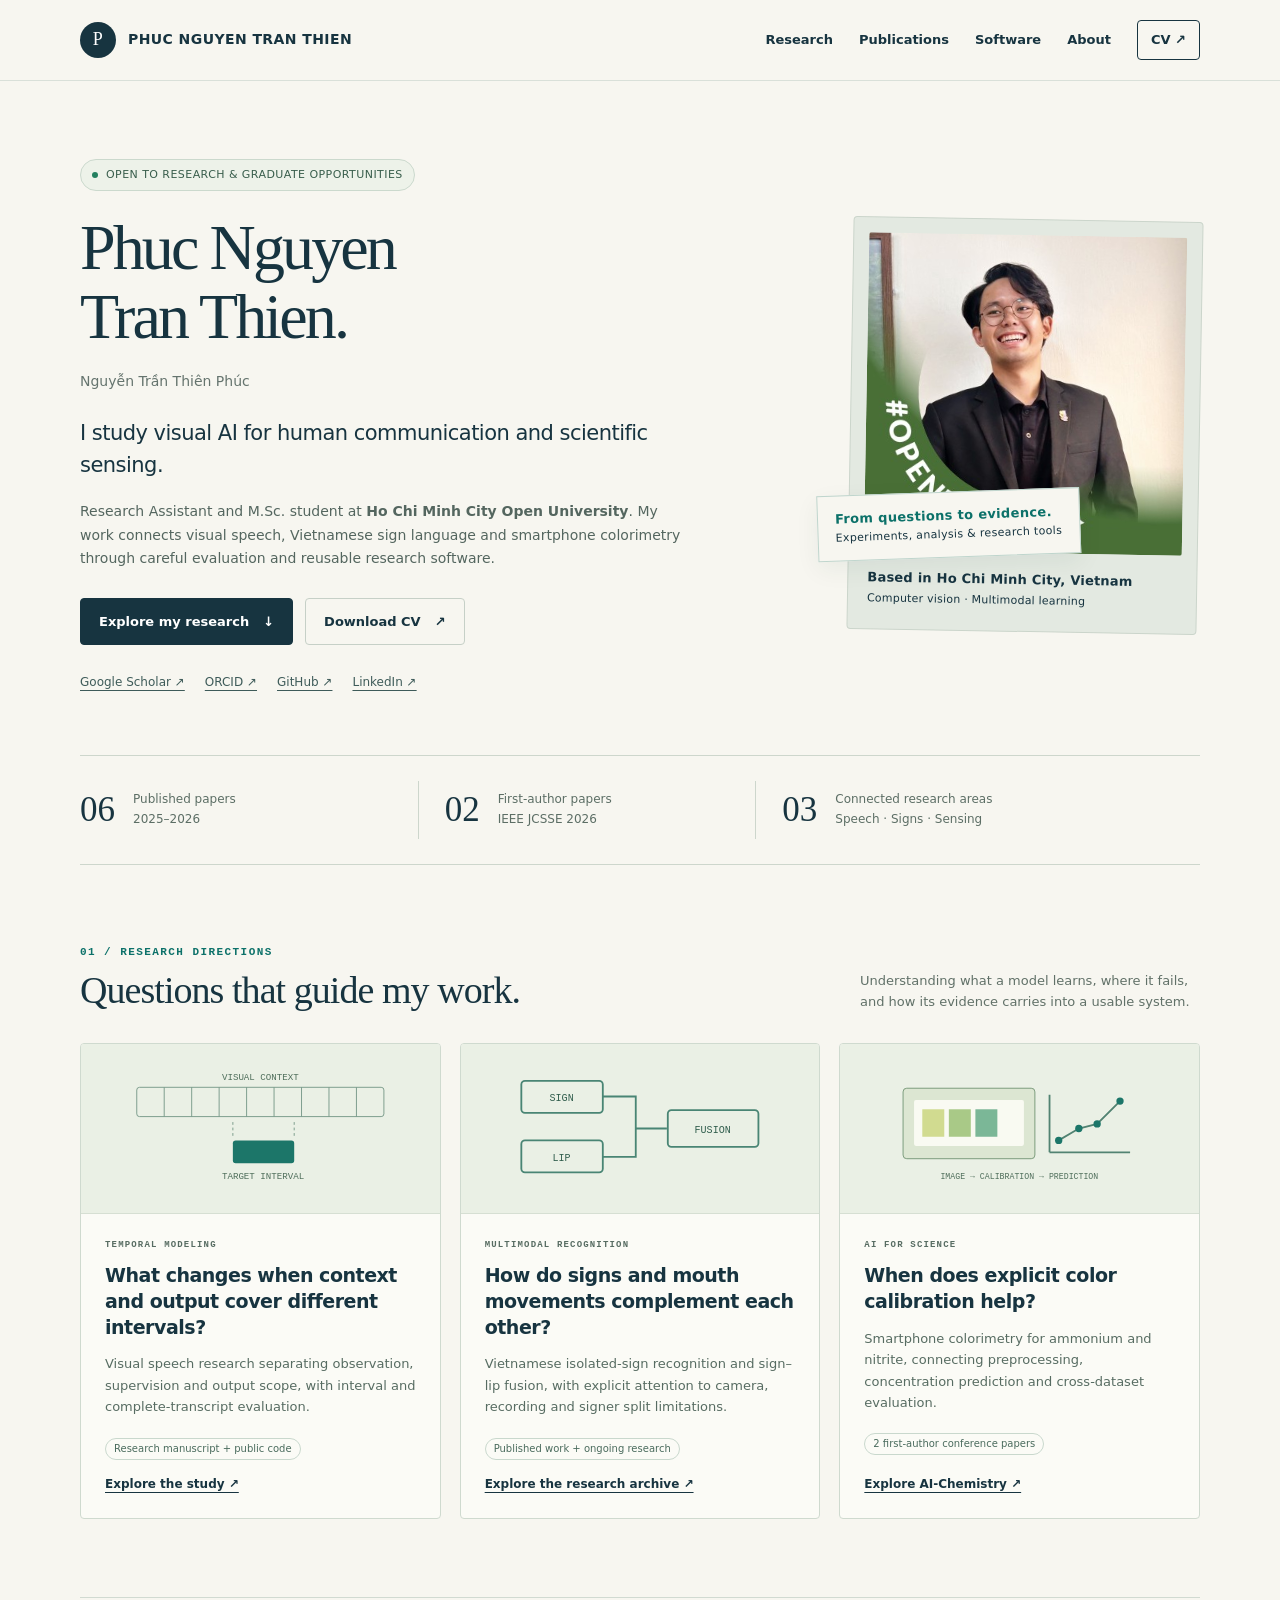
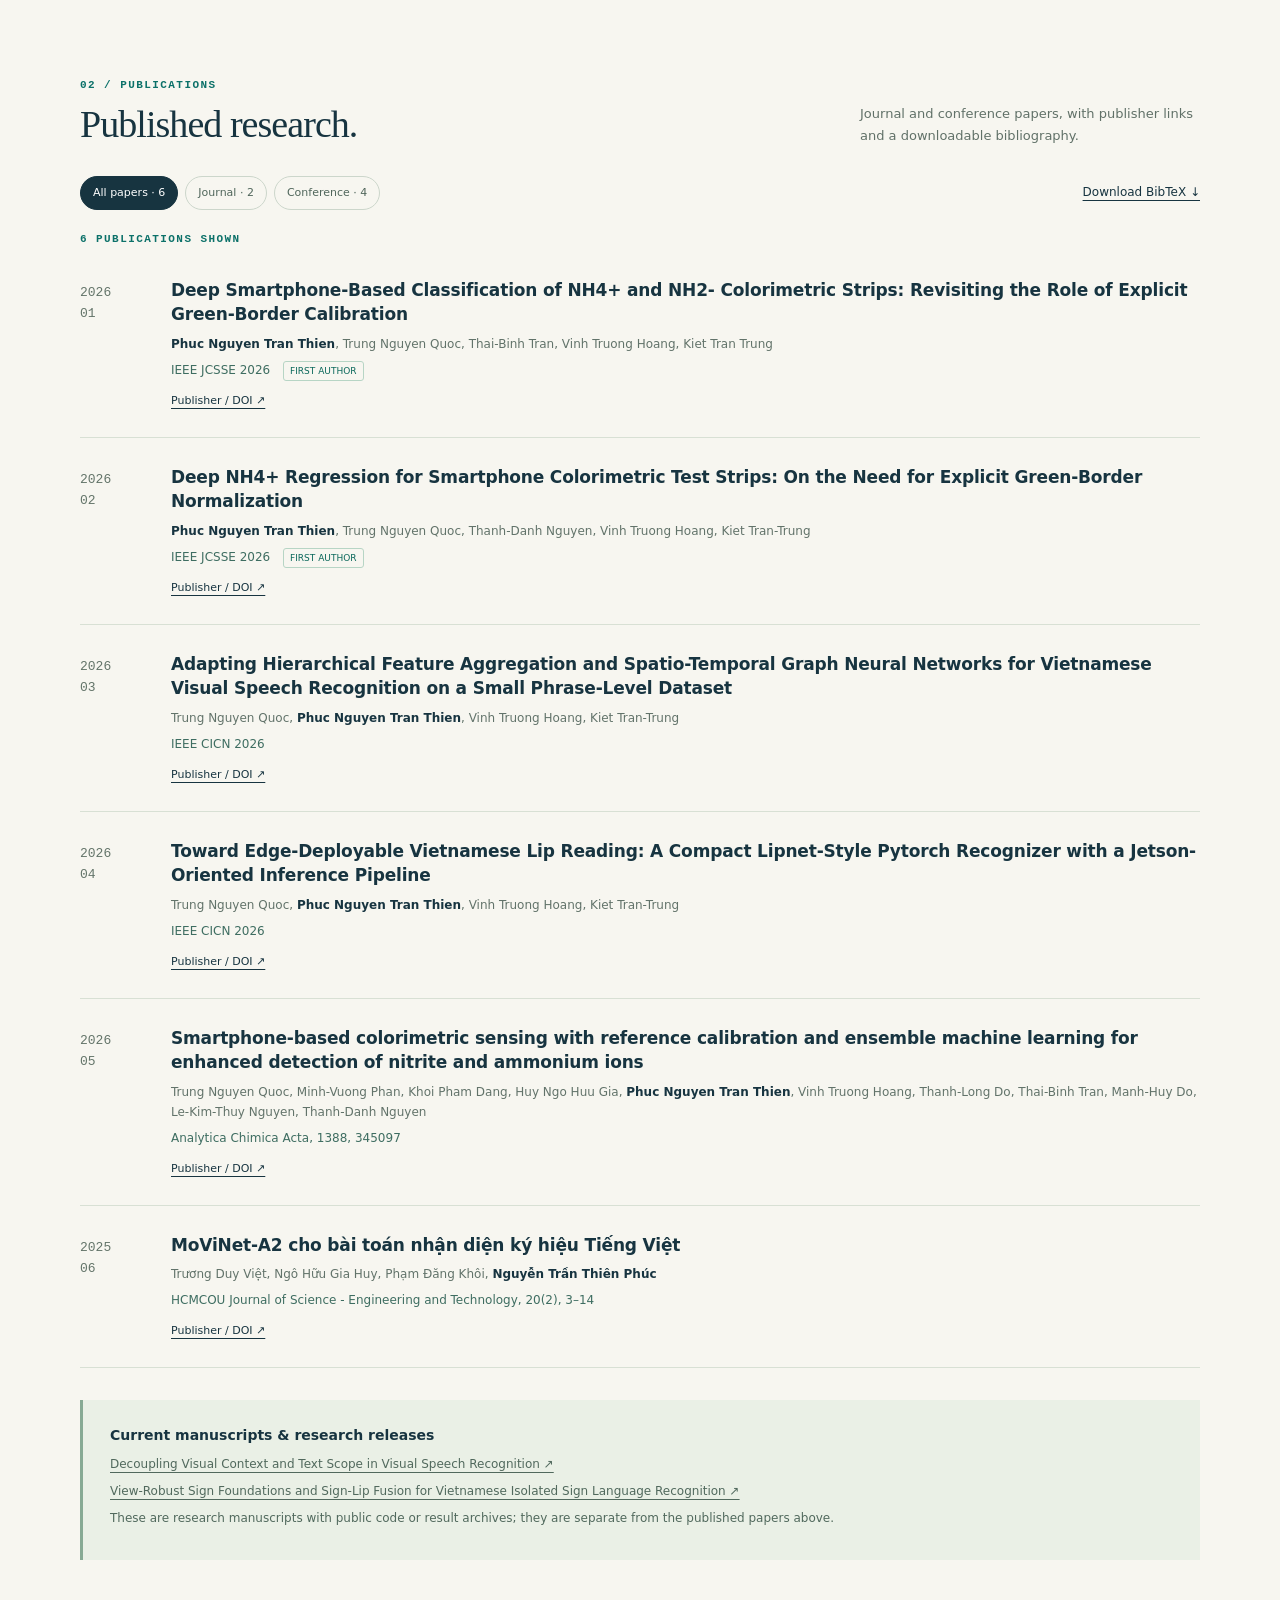
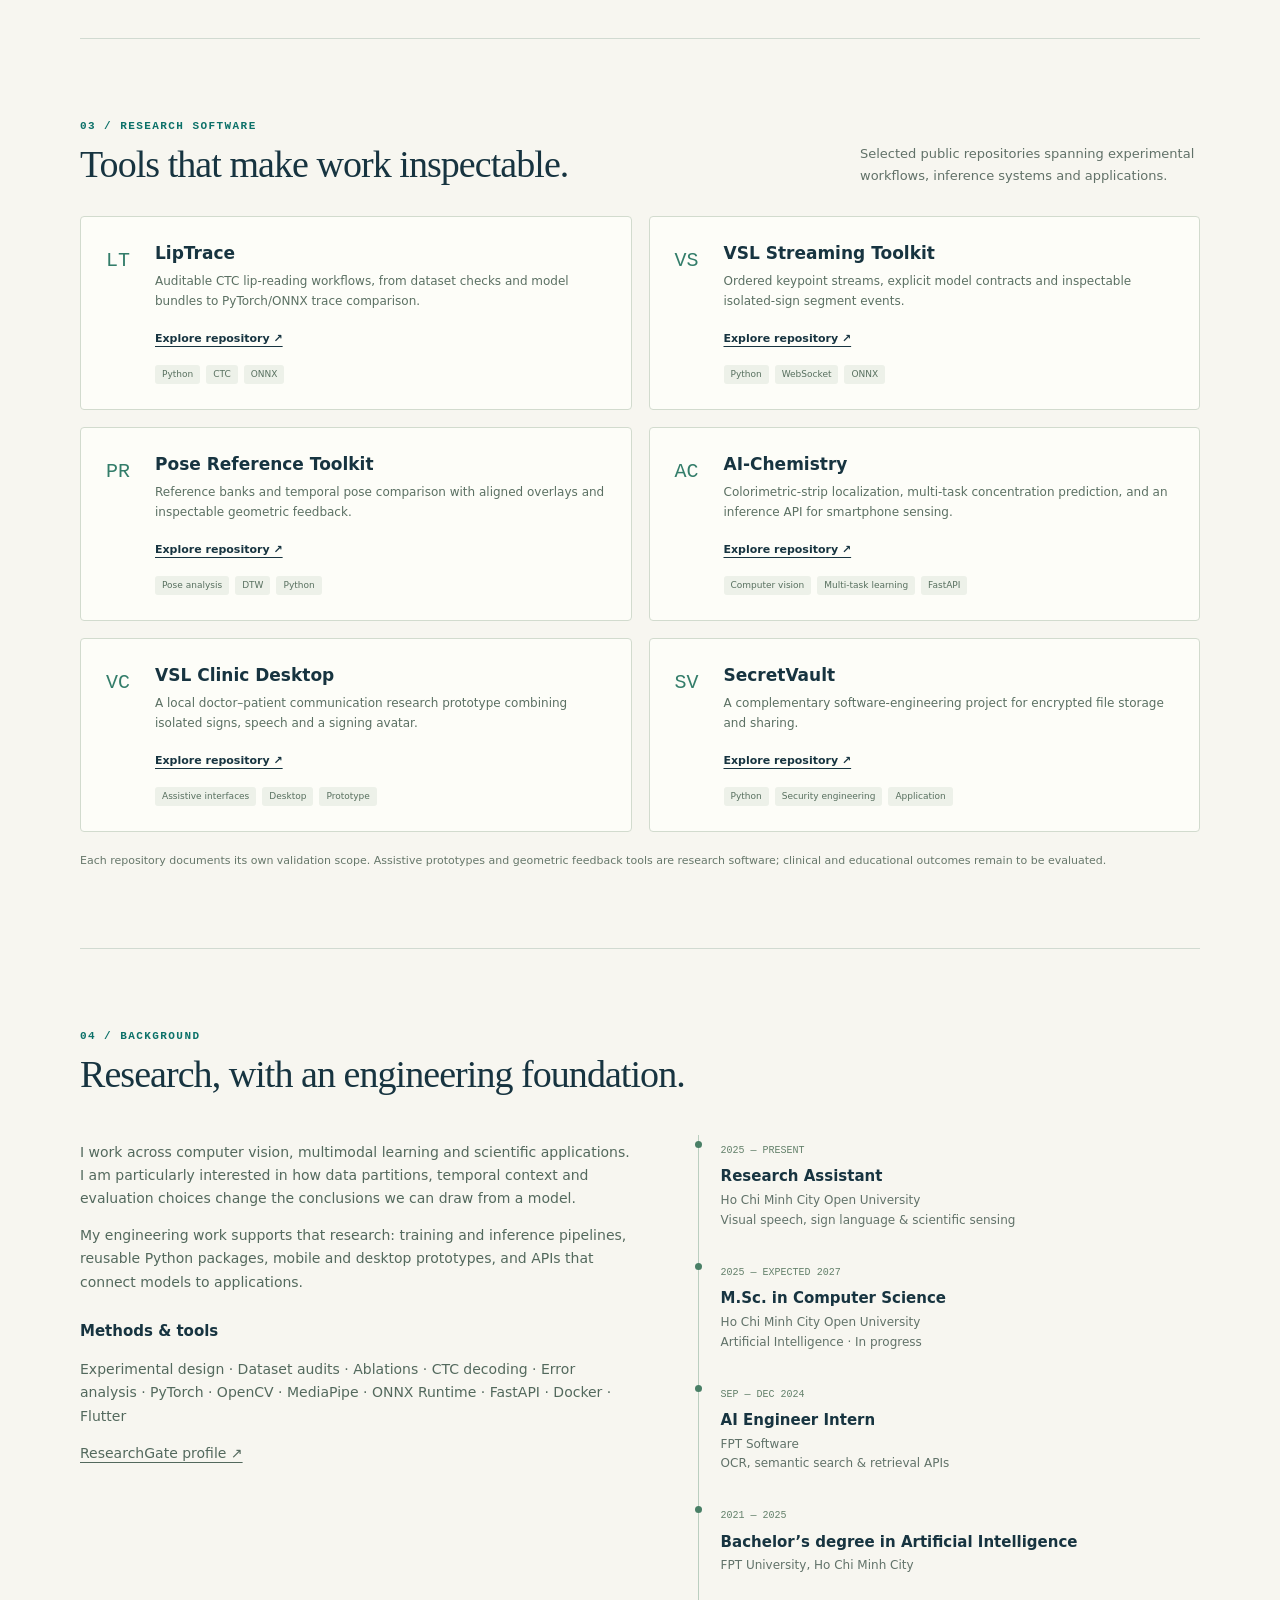
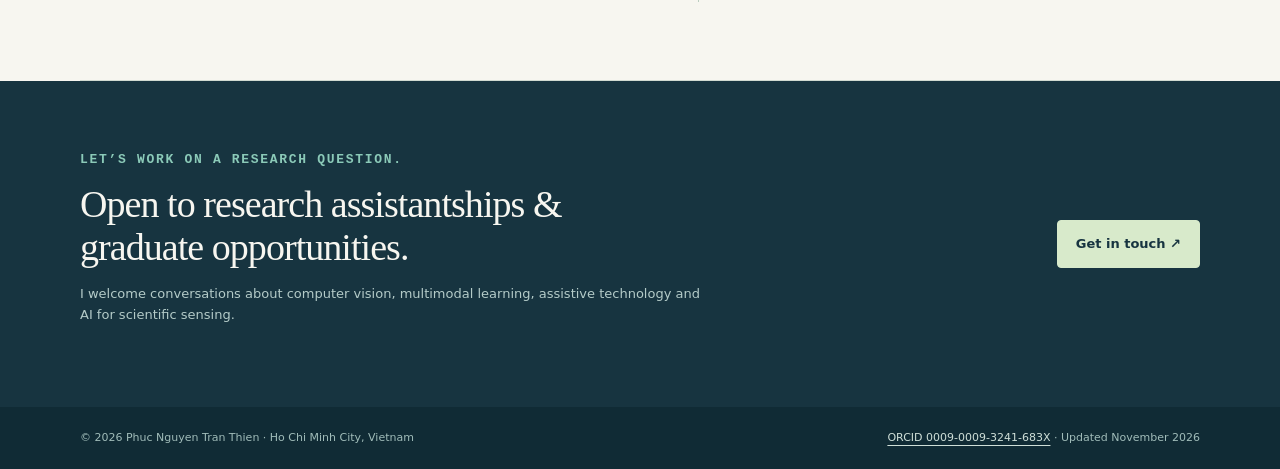
==== index.html @ a6466fa7 "Build academic research portfolio and updated CV" ====
<!doctype html>
<html lang="en"><head><meta charset="utf-8"><meta name="viewport" content="width=device-width,initial-scale=1">
<title>Phuc Nguyen Tran Thien | Visual AI & Multimodal Learning</title>
<meta name="description" content="Phuc Nguyen Tran Thien — AI researcher and M.Sc. student at Ho Chi Minh City Open University. Visual speech, sign language, multimodal learning and scientific sensing. Publications, research software and CV.">
<meta name="theme-color" content="#173440"><link rel="canonical" href="https://ntthienphuc.github.io/">
<meta property="og:type" content="website"><meta property="og:title" content="Phuc Nguyen Tran Thien | Research Portfolio"><meta property="og:description" content="Visual AI, multimodal learning and scientific sensing. Explore publications, research and reproducible software."><meta property="og:url" content="https://ntthienphuc.github.io/"><meta property="og:image" content="https://ntthienphuc.github.io/assets/social-card.png"><meta name="twitter:card" content="summary_large_image">
<link rel="icon" href="assets/favicon.svg" type="image/svg+xml"><link rel="stylesheet" href="styles.css"><script src="script.js" defer></script>
<script type="application/ld+json">{"@context": "https://schema.org", "@type": "Person", "name": "Phuc Nguyen Tran Thien", "alternateName": "Nguyễn Trần Thiên Phúc", "url": "https://ntthienphuc.github.io/", "jobTitle": "Research Assistant", "affiliation": {"@type": "CollegeOrUniversity", "name": "Ho Chi Minh City Open University"}, "sameAs": ["https://orcid.org/0009-0009-3241-683X", "https://scholar.google.com/citations?user=BSuBLjsAAAAJ", "https://github.com/ntthienphuc", "https://www.linkedin.com/in/thienphuc12339/"]}</script></head>
<body><a class="skip-link" href="#main">Skip to content</a>
<header class="topbar"><nav class="wrap nav" aria-label="Main navigation"><a class="wordmark" href="#main"><span class="monogram">P</span>PHUC NGUYEN TRAN THIEN</a><div class="nav-links"><a href="#research">Research</a><a href="#publications">Publications</a><a href="#software">Software</a><a href="#about">About</a><a class="cv-link" href="assets/research-cv.pdf">CV ↗</a></div></nav></header>
<main id="main"><div class="wrap"><section class="hero" aria-label="Introduction"><div><p class="availability"><span class="dot" aria-hidden="true"></span>OPEN TO RESEARCH & GRADUATE OPPORTUNITIES</p><h1>Phuc Nguyen<br>Tran Thien.</h1><p class="name-vn" lang="vi">Nguyễn Trần Thiên Phúc</p><p class="intro">I study visual AI for human communication and scientific sensing.</p><p class="bio">Research Assistant and M.Sc. student at <strong>Ho Chi Minh City Open University</strong>. My work connects visual speech, Vietnamese sign language and smartphone colorimetry through careful evaluation and reusable research software.</p><div class="actions"><a class="button" href="#research">Explore my research <span aria-hidden="true">↓</span></a><a class="button secondary" href="assets/research-cv.pdf">Download CV <span aria-hidden="true">↗</span></a></div><div class="profile-links"><a href="https://scholar.google.com/citations?user=BSuBLjsAAAAJ">Google Scholar ↗</a><a href="https://orcid.org/0009-0009-3241-683X">ORCID ↗</a><a href="https://github.com/ntthienphuc">GitHub ↗</a><a href="https://www.linkedin.com/in/thienphuc12339/">LinkedIn ↗</a></div></div><div class="portrait-card"><img src="assets/portrait-linkedin.jpg" alt="Portrait of Phuc Nguyen Tran Thien" width="460" height="460"><div class="portrait-caption"><strong>Based in Ho Chi Minh City, Vietnam</strong>Computer vision · Multimodal learning</div><div class="annotation"><b>From questions to evidence.</b>Experiments, analysis & research tools</div></div></section><div class="stats" aria-label="Research overview"><div class="stat"><b>06</b><span>Published papers<br>2025–2026</span></div><div class="stat"><b>02</b><span>First-author papers<br>IEEE JCSSE 2026</span></div><div class="stat"><b>03</b><span>Connected research areas<br>Speech · Signs · Sensing</span></div></div>
<section class="section" id="research"><div class="section-head"><div><p class="eyebrow">01 / Research directions</p><h2>Questions that guide my work.</h2></div><p class="section-note">Understanding what a model learns, where it fails, and how its evidence carries into a usable system.</p></div><div class="research-grid">
<article class="research-card"><div class="diagram"><svg viewBox="0 0 280 130" role="img" aria-label="Schematic of full visual context and a shorter target interval"><g fill="none" stroke="#769787" stroke-width="1"><rect x="5" y="20" width="270" height="32" rx="3"/><path d="M35 20v32m30-32v32m30-32v32m30-32v32m30-32v32m30-32v32m30-32v32m30-32v32"/><path d="M110 58v18m67-18v18" stroke-dasharray="3 3"/></g><rect x="110" y="78" width="67" height="25" rx="3" fill="#1c7669"/><text x="140" y="12" text-anchor="middle" font-size="10" fill="#506f5c" font-family="monospace">VISUAL CONTEXT</text><text x="143" y="120" text-anchor="middle" font-size="10" fill="#506f5c" font-family="monospace">TARGET INTERVAL</text></svg></div><div class="research-body"><p class="eyebrow">Temporal modeling</p><h3>What changes when context and output cover different intervals?</h3><p>Visual speech research separating observation, supervision and output scope, with interval and complete-transcript evaluation.</p><span class="status-label">Research manuscript + public code</span><a class="text-link" href="https://github.com/ntthienphuc/visual-context-text-scope-vsr">Explore the study ↗</a></div></article>
<article class="research-card"><div class="diagram"><svg viewBox="0 0 280 130" role="img" aria-label="Schematic of sign and lip streams joining a fusion model"><g fill="none" stroke="#498574" stroke-width="2"><rect x="10" y="13" width="89" height="35" rx="4"/><rect x="10" y="78" width="89" height="35" rx="4"/><path d="M99 30h36v35h34M99 96h36V65"/><rect x="170" y="45" width="99" height="40" rx="4"/></g><g font-size="11" fill="#315e4d" text-anchor="middle" font-family="monospace"><text x="54" y="35">SIGN</text><text x="54" y="100">LIP</text><text x="219" y="70">FUSION</text></g></svg></div><div class="research-body"><p class="eyebrow">Multimodal recognition</p><h3>How do signs and mouth movements complement each other?</h3><p>Vietnamese isolated-sign recognition and sign–lip fusion, with explicit attention to camera, recording and signer split limitations.</p><span class="status-label">Published work + ongoing research</span><a class="text-link" href="https://github.com/ntthienphuc/multimodal-sign-lip">Explore the research archive ↗</a></div></article>
<article class="research-card"><div class="diagram"><svg viewBox="0 0 280 130" role="img" aria-label="Illustrative colorimetric strip and regression workflow"><rect x="13" y="21" width="144" height="77" rx="4" fill="#dce6d2" stroke="#739575"/><rect x="25" y="34" width="120" height="50" rx="2" fill="#f9faf2"/><rect x="34" y="44" width="24" height="30" fill="#d1db90"/><rect x="63" y="44" width="24" height="30" fill="#a9c987"/><rect x="92" y="44" width="24" height="30" fill="#7bb797"/><path d="M173 91h88m-88 0V28M183 78l22-13 20-5 25-25" fill="none" stroke="#528372" stroke-width="2"/><g fill="#1c7669"><circle cx="183" cy="78" r="4"/><circle cx="205" cy="65" r="4"/><circle cx="225" cy="60" r="4"/><circle cx="250" cy="35" r="4"/></g><text x="140" y="120" text-anchor="middle" font-size="9" fill="#506f5c" font-family="monospace">IMAGE → CALIBRATION → PREDICTION</text></svg></div><div class="research-body"><p class="eyebrow">AI for science</p><h3>When does explicit color calibration help?</h3><p>Smartphone colorimetry for ammonium and nitrite, connecting preprocessing, concentration prediction and cross-dataset evaluation.</p><span class="status-label">2 first-author conference papers</span><a class="text-link" href="https://github.com/ntthienphuc/AI---Chemistry">Explore AI-Chemistry ↗</a></div></article>
</div></section>
<section class="section" id="publications"><div class="section-head"><div><p class="eyebrow">02 / Publications</p><h2>Published research.</h2></div><p class="section-note">Journal and conference papers, with publisher links and a downloadable bibliography.</p></div><div class="paper-tools"><div class="filters" role="group" aria-label="Filter publications"><button class="filter" data-filter="all" aria-pressed="true">All papers · 6</button><button class="filter" data-filter="journal" aria-pressed="false">Journal · 2</button><button class="filter" data-filter="conference" aria-pressed="false">Conference · 4</button></div><a class="bib-link" href="assets/publications.bib" download>Download BibTeX ↓</a></div><span id="publication-count" class="eyebrow" aria-live="polite">6 publications shown</span><article class="paper" data-kind="conference"><div class="paper-number">2026<br/>01</div><div><h3><a href="https://doi.org/10.1109/jcsse68839.2026.11597064">Deep Smartphone-Based Classification of NH4+ and NH2- Colorimetric Strips: Revisiting the Role of Explicit Green-Border Calibration</a></h3><p class="authors"><strong>Phuc Nguyen Tran Thien</strong>, Trung Nguyen Quoc, Thai-Binh Tran, Vinh Truong Hoang, Kiet Tran Trung</p><p class="venue">IEEE JCSSE 2026 <span class="paper-tag">FIRST AUTHOR</span></p><div class="paper-links"><a href="https://doi.org/10.1109/jcsse68839.2026.11597064">Publisher / DOI ↗</a></div></div></article><article class="paper" data-kind="conference"><div class="paper-number">2026<br/>02</div><div><h3><a href="https://doi.org/10.1109/jcsse68839.2026.11597039">Deep NH4+ Regression for Smartphone Colorimetric Test Strips: On the Need for Explicit Green-Border Normalization</a></h3><p class="authors"><strong>Phuc Nguyen Tran Thien</strong>, Trung Nguyen Quoc, Thanh-Danh Nguyen, Vinh Truong Hoang, Kiet Tran-Trung</p><p class="venue">IEEE JCSSE 2026 <span class="paper-tag">FIRST AUTHOR</span></p><div class="paper-links"><a href="https://doi.org/10.1109/jcsse68839.2026.11597039">Publisher / DOI ↗</a></div></div></article><article class="paper" data-kind="conference"><div class="paper-number">2026<br/>03</div><div><h3><a href="https://doi.org/10.1109/cicn70047.2026.11594397">Adapting Hierarchical Feature Aggregation and Spatio-Temporal Graph Neural Networks for Vietnamese Visual Speech Recognition on a Small Phrase-Level Dataset</a></h3><p class="authors">Trung Nguyen Quoc, <strong>Phuc Nguyen Tran Thien</strong>, Vinh Truong Hoang, Kiet Tran-Trung</p><p class="venue">IEEE CICN 2026 </p><div class="paper-links"><a href="https://doi.org/10.1109/cicn70047.2026.11594397">Publisher / DOI ↗</a></div></div></article><article class="paper" data-kind="conference"><div class="paper-number">2026<br/>04</div><div><h3><a href="https://doi.org/10.1109/cicn70047.2026.11594266">Toward Edge-Deployable Vietnamese Lip Reading: A Compact Lipnet-Style Pytorch Recognizer with a Jetson-Oriented Inference Pipeline</a></h3><p class="authors">Trung Nguyen Quoc, <strong>Phuc Nguyen Tran Thien</strong>, Vinh Truong Hoang, Kiet Tran-Trung</p><p class="venue">IEEE CICN 2026 </p><div class="paper-links"><a href="https://doi.org/10.1109/cicn70047.2026.11594266">Publisher / DOI ↗</a></div></div></article><article class="paper" data-kind="journal"><div class="paper-number">2026<br/>05</div><div><h3><a href="https://doi.org/10.1016/j.aca.2026.345097">Smartphone-based colorimetric sensing with reference calibration and ensemble machine learning for enhanced detection of nitrite and ammonium ions</a></h3><p class="authors">Trung Nguyen Quoc, Minh-Vuong Phan, Khoi Pham Dang, Huy Ngo Huu Gia, <strong>Phuc Nguyen Tran Thien</strong>, Vinh Truong Hoang, Thanh-Long Do, Thai-Binh Tran, Manh-Huy Do, Le-Kim-Thuy Nguyen, Thanh-Danh Nguyen</p><p class="venue">Analytica Chimica Acta, 1388, 345097 </p><div class="paper-links"><a href="https://doi.org/10.1016/j.aca.2026.345097">Publisher / DOI ↗</a></div></div></article><article class="paper" data-kind="journal"><div class="paper-number">2025<br/>06</div><div><h3><a href="https://doi.org/10.46223/hcmcoujs.tech.vi.20.2.4201.2025">MoViNet-A2 cho bài toán nhận diện ký hiệu Tiếng Việt</a></h3><p class="authors">Trương Duy Việt, Ngô Hữu Gia Huy, Phạm Đăng Khôi, <strong>Nguyễn Trần Thiên Phúc</strong></p><p class="venue">HCMCOU Journal of Science - Engineering and Technology, 20(2), 3–14 </p><div class="paper-links"><a href="https://doi.org/10.46223/hcmcoujs.tech.vi.20.2.4201.2025">Publisher / DOI ↗</a></div></div></article>
<div class="in-progress"><h3>Current manuscripts & research releases</h3><p><a href="https://github.com/ntthienphuc/visual-context-text-scope-vsr">Decoupling Visual Context and Text Scope in Visual Speech Recognition ↗</a></p><p><a href="https://github.com/ntthienphuc/multimodal-sign-lip">View-Robust Sign Foundations and Sign-Lip Fusion for Vietnamese Isolated Sign Language Recognition ↗</a></p><p>These are research manuscripts with public code or result archives; they are separate from the published papers above.</p></div></section>
<section class="section" id="software"><div class="section-head"><div><p class="eyebrow">03 / Research software</p><h2>Tools that make work inspectable.</h2></div><p class="section-note">Selected public repositories spanning experimental workflows, inference systems and applications.</p></div><div class="software-grid"><article class="software"><div class="software-icon">LT</div><div><h3>LipTrace</h3><p>Auditable CTC lip-reading workflows, from dataset checks and model bundles to PyTorch/ONNX trace comparison.</p><a class="text-link" href="https://github.com/ntthienphuc/liptrace">Explore repository ↗</a><div class="stack"><span>Python</span><span>CTC</span><span>ONNX</span></div></div></article><article class="software"><div class="software-icon">VS</div><div><h3>VSL Streaming Toolkit</h3><p>Ordered keypoint streams, explicit model contracts and inspectable isolated-sign segment events.</p><a class="text-link" href="https://github.com/ntthienphuc/vsl-streaming-toolkit">Explore repository ↗</a><div class="stack"><span>Python</span><span>WebSocket</span><span>ONNX</span></div></div></article><article class="software"><div class="software-icon">PR</div><div><h3>Pose Reference Toolkit</h3><p>Reference banks and temporal pose comparison with aligned overlays and inspectable geometric feedback.</p><a class="text-link" href="https://github.com/ntthienphuc/pose-reference-toolkit">Explore repository ↗</a><div class="stack"><span>Pose analysis</span><span>DTW</span><span>Python</span></div></div></article><article class="software"><div class="software-icon">AC</div><div><h3>AI-Chemistry</h3><p>Colorimetric-strip localization, multi-task concentration prediction, and an inference API for smartphone sensing.</p><a class="text-link" href="https://github.com/ntthienphuc/AI---Chemistry">Explore repository ↗</a><div class="stack"><span>Computer vision</span><span>Multi-task learning</span><span>FastAPI</span></div></div></article><article class="software"><div class="software-icon">VC</div><div><h3>VSL Clinic Desktop</h3><p>A local doctor–patient communication research prototype combining isolated signs, speech and a signing avatar.</p><a class="text-link" href="https://github.com/ntthienphuc/vsl-clinic-desktop">Explore repository ↗</a><div class="stack"><span>Assistive interfaces</span><span>Desktop</span><span>Prototype</span></div></div></article><article class="software"><div class="software-icon">SV</div><div><h3>SecretVault</h3><p>A complementary software-engineering project for encrypted file storage and sharing.</p><a class="text-link" href="https://github.com/ntthienphuc/secretvault">Explore repository ↗</a><div class="stack"><span>Python</span><span>Security engineering</span><span>Application</span></div></div></article></div><p class="notice">Each repository documents its own validation scope. Assistive prototypes and geometric feedback tools are research software; clinical and educational outcomes remain to be evaluated.</p></section>
<section class="section" id="about"><div class="section-head"><div><p class="eyebrow">04 / Background</p><h2>Research, with an engineering foundation.</h2></div></div><div class="about-grid"><div class="about-copy"><p>I work across computer vision, multimodal learning and scientific applications. I am particularly interested in how data partitions, temporal context and evaluation choices change the conclusions we can draw from a model.</p><p>My engineering work supports that research: training and inference pipelines, reusable Python packages, mobile and desktop prototypes, and APIs that connect models to applications.</p><h3>Methods & tools</h3><p>Experimental design · Dataset audits · Ablations · CTC decoding · Error analysis · PyTorch · OpenCV · MediaPipe · ONNX Runtime · FastAPI · Docker · Flutter</p><p><a href="https://www.researchgate.net/profile/Phuc-Nguyen-Tran-Thien">ResearchGate profile ↗</a></p></div><div class="timeline"><div class="timeline-item"><time>2025 — PRESENT</time><h3>Research Assistant</h3><p>Ho Chi Minh City Open University<br>Visual speech, sign language & scientific sensing</p></div><div class="timeline-item"><time>2025 — EXPECTED 2027</time><h3>M.Sc. in Computer Science</h3><p>Ho Chi Minh City Open University<br>Artificial Intelligence · In progress</p></div><div class="timeline-item"><time>SEP — DEC 2024</time><h3>AI Engineer Intern</h3><p>FPT Software<br>OCR, semantic search & retrieval APIs</p></div><div class="timeline-item"><time>2021 — 2025</time><h3>Bachelor’s degree in Artificial Intelligence</h3><p>FPT University, Ho Chi Minh City</p></div></div></div></section></div>
<section class="contact" id="contact"><div class="wrap"><div><p class="eyebrow">Let’s work on a research question.</p><h2>Open to research assistantships & graduate opportunities.</h2><p>I welcome conversations about computer vision, multimodal learning, assistive technology and AI for scientific sensing.</p></div><a class="button" href="mailto:phucntt.258i@ou.edu.vn">Get in touch ↗</a></div></section></main>
<footer class="footer"><div class="wrap"><span>© 2026 Phuc Nguyen Tran Thien · Ho Chi Minh City, Vietnam</span><span><a href="https://orcid.org/0009-0009-3241-683X">ORCID 0009-0009-3241-683X</a> · Updated November 2026</span></div></footer></body></html>
---- styles.css ----
@font-face{font-family:systemfallback;src:local('Arial')}*{box-sizing:border-box}html{scroll-behavior:smooth;scroll-padding-top:95px}body{margin:0;background:#f7f6f0;color:#173440;font-family:Inter,system-ui,-apple-system,'Segoe UI',sans-serif;font-size:16px;line-height:1.65}a{color:inherit;text-underline-offset:4px}button,a{-webkit-tap-highlight-color:transparent}a:hover{color:#08766e}button:focus-visible,a:focus-visible,summary:focus-visible{outline:3px solid #11887e;outline-offset:5px}.skip-link{position:absolute;left:18px;top:-60px;background:#102c3a;color:white;padding:12px;z-index:9}.skip-link:focus{top:12px}.wrap{width:min(1120px,calc(100% - 72px));margin:auto}.topbar{position:sticky;top:0;background:rgba(247,246,240,.97);backdrop-filter:blur(14px);z-index:5;border-bottom:1px solid #d9e0d9}.nav{height:80px;display:flex;align-items:center;justify-content:space-between;gap:22px}.wordmark{text-decoration:none;display:flex;align-items:center;gap:12px;font-size:14px;font-weight:650;letter-spacing:.03em}.monogram{width:36px;height:36px;border-radius:50%;display:grid;place-items:center;background:#173440;color:#fff;font-family:Georgia,serif;font-size:18px;font-weight:400}.nav-links{display:flex;align-items:center;gap:26px;font-size:13px;font-weight:600}.nav-links a{text-decoration:none}.nav-links .cv-link{border:1px solid #173440;padding:8px 13px;border-radius:4px}.hero{display:grid;grid-template-columns:minmax(0,1.65fr) minmax(260px,1fr);gap:70px;padding:78px 0 62px;align-items:center}.eyebrow{font-family:ui-monospace,SFMono-Regular,Consolas,monospace;font-size:11px;letter-spacing:.13em;text-transform:uppercase;color:#0c7169;font-weight:600;margin:0 0 20px}.availability{display:inline-flex;align-items:center;gap:8px;border:1px solid #cbd9cd;background:#edf2e9;color:#395e4c;padding:6px 11px;border-radius:30px;font-size:11px;letter-spacing:.04em;margin:0 0 22px}.dot{width:6px;height:6px;border-radius:50%;background:#24805f}h1{font-family:Georgia,'Times New Roman',serif;font-size:clamp(42px,5vw,66px);font-weight:400;line-height:1.08;letter-spacing:-.045em;margin:0 0 19px}.name-vn{font-size:14px;color:#65746e;margin:0 0 25px}.intro{font-size:21px;line-height:1.5;letter-spacing:-.025em;max-width:610px;margin:0 0 19px}.bio{color:#54665f;font-size:14px;max-width:610px}.actions{display:flex;gap:12px;flex-wrap:wrap;margin:28px 0}.button{display:inline-flex;align-items:center;justify-content:center;gap:14px;border:1px solid #173440;background:#173440;color:white;text-decoration:none;font-size:13px;font-weight:600;padding:12px 18px;border-radius:4px;cursor:pointer}.button:hover{background:#24505a;color:white}.button.secondary{color:#173440;background:transparent;border-color:#c6d0c7}.button.secondary:hover{background:#e9eee5}.profile-links{display:flex;flex-wrap:wrap;gap:8px 20px;font-size:12px;color:#3e5b59}.portrait-card{position:relative;background:#e3e9e1;border:1px solid #cbd5cb;padding:15px;border-radius:4px;transform:rotate(1deg);max-width:350px;margin-left:auto}.portrait-card img{display:block;width:100%;aspect-ratio:1/1;object-fit:cover;filter:grayscale(10%);border-radius:2px}.portrait-caption{padding:15px 4px 5px;font-size:11px;line-height:1.8;letter-spacing:.02em}.portrait-caption strong{display:block;font-size:13px;color:#173440}.annotation{position:absolute;left:-32px;bottom:73px;border:1px solid #bfd5cd;background:#f7f6f0;padding:12px 17px;box-shadow:0 8px 25px #153b2810;transform:rotate(-3deg);font-size:11px;letter-spacing:.03em}.annotation b{display:block;color:#0c7169;font-size:13px}.stats{display:grid;grid-template-columns:1fr 1fr 1.4fr;border-top:1px solid #cdd6cc;border-bottom:1px solid #cdd6cc;padding:25px 0;gap:20px}.stat{padding-left:26px;border-left:1px solid #cdd6cc;display:flex;align-items:center;gap:18px}.stat:first-child{border:0;padding-left:0}.stat b{font-family:Georgia,serif;font-weight:400;font-size:35px;color:#173440}.stat span{font-size:12px;color:#5c6e65;max-width:160px}.section{padding:78px 0;border-bottom:1px solid #d1dad1}.section-head{display:flex;justify-content:space-between;align-items:end;gap:30px;margin-bottom:30px}.section-head .eyebrow{margin-bottom:8px}h2{font-family:Georgia,serif;font-size:38px;font-weight:400;line-height:1.15;letter-spacing:-.025em;margin:0}.section-note{max-width:340px;font-size:13px;color:#617168;margin:0}.research-grid{display:grid;grid-template-columns:repeat(3,1fr);gap:19px}.research-card{border:1px solid #cfdacf;border-radius:4px;overflow:hidden;background:#fbfbf6;display:flex;flex-direction:column}.diagram{height:170px;background:#eaf0e5;display:flex;align-items:center;justify-content:center;border-bottom:1px solid #d6dfd3;padding:25px}.diagram svg{width:100%;height:100%;overflow:visible}.research-body{padding:24px;display:flex;flex-direction:column;flex:1}.research-body .eyebrow{font-size:9px;margin-bottom:11px}.research-body h3{font-size:19px;line-height:1.35;letter-spacing:-.025em;margin:0 0 13px}.research-body p{font-size:13px;color:#576c62;margin:0 0 20px}.text-link{margin-top:auto;font-size:12px;font-weight:650}.status-label{display:inline-block;font-size:10px;border:1px solid #c9d8cd;border-radius:20px;padding:3px 8px;line-height:1.4;color:#4a6b5d;margin-bottom:15px;align-self:flex-start}.paper-tools{display:flex;align-items:center;justify-content:space-between;gap:15px;margin:10px 0 14px}.filters{display:flex;flex-wrap:wrap;gap:7px}.filter{font:inherit;font-size:11px;padding:7px 12px;border:1px solid #ccd6cb;border-radius:30px;color:#50665b;background:transparent;cursor:pointer}.filter[aria-pressed=true]{background:#173440;color:#fff;border-color:#173440}.bib-link{font-size:12px;white-space:nowrap}.paper{display:grid;grid-template-columns:70px 1fr;gap:21px;padding:27px 0;border-bottom:1px solid #d8e0d4}.paper[hidden]{display:none}.paper:last-child{border-bottom:0}.paper-number{font-family:ui-monospace,Consolas,monospace;font-size:13px;color:#637469;padding-top:4px}.paper h3{font-size:17px;line-height:1.45;font-weight:600;margin:0 0 8px;letter-spacing:-.01em}.paper h3 a{text-decoration:none}.authors{font-size:12px;color:#62736a;margin:0 0 6px}.authors strong{font-weight:650;color:#173440}.venue{font-size:12px;color:#3e6d61;margin:0}.paper-tag{font-size:9px;line-height:1;border:1px solid #b7d5c5;color:#0b685b;padding:4px 6px;border-radius:3px;margin-left:9px;white-space:nowrap}.paper-links{display:flex;gap:16px;margin-top:11px;font-size:11px}.in-progress{padding:24px 27px;background:#eaf0e6;border-left:3px solid #87aa94;margin-top:32px}.in-progress h3{margin:0 0 8px;font-size:14px}.in-progress p{font-size:12px;color:#51695d;margin:7px 0}.software-grid{display:grid;grid-template-columns:1fr 1fr;gap:17px}.software{background:#fdfdf8;border:1px solid #d2dbce;padding:25px;border-radius:4px;display:grid;grid-template-columns:35px 1fr;gap:14px}.software-icon{color:#337d6a;font-family:ui-monospace,Consolas,monospace;font-size:20px;margin-top:2px}.software h3{font-size:17px;margin:0 0 8px;line-height:1.3}.software p{font-size:12px;color:#5b7063;margin:0 0 12px}.software .text-link{font-size:11px}.stack{display:flex;gap:6px;flex-wrap:wrap;margin:15px 0 0}.stack span{font-size:9px;background:#edf1e9;color:#58705f;padding:2px 7px;border-radius:3px}.about-grid{display:grid;grid-template-columns:1.1fr 1fr;gap:65px}.about-copy p{font-size:14px;color:#53695d}.about-copy h3{font-size:15px;margin-top:25px}.timeline{margin-top:8px}.timeline-item{border-left:1px solid #bbcec0;position:relative;padding:0 0 26px 22px}.timeline-item:before{content:'';position:absolute;left:-4px;top:6px;background:#497f66;width:7px;height:7px;border-radius:50%}.timeline time{font-size:10px;color:#64816b;font-family:ui-monospace,Consolas,monospace}.timeline h3{font-size:15px;margin:3px 0 2px}.timeline p{font-size:12px;color:#617269;margin:0}.contact{padding:68px 0;background:#173440;color:#f7f6f0}.contact .wrap{display:flex;justify-content:space-between;align-items:center;gap:30px}.contact .eyebrow{color:#8bcab8;margin-bottom:12px}.contact h2{font-size:38px;max-width:580px}.contact p{font-size:13px;color:#b4cbc8;max-width:630px}.contact .button{background:#d8eacb;color:#173440;border-color:#d8eacb;white-space:nowrap}.footer{background:#102b35;color:#a0bcb9;font-size:11px;padding:22px 0}.footer .wrap{display:flex;justify-content:space-between;gap:20px}.footer a{color:#cfdfd8}.empty-msg{font-size:14px;color:#526b5c}.notice{font-size:11px;color:#66776a;margin:20px 0 0}::selection{background:#c5dfc9;color:#173440}@media(max-width:900px){.wrap{width:calc(100% - 44px)}.hero{gap:35px;padding-top:50px}.nav-links{gap:17px}.research-grid{grid-template-columns:1fr}.research-card{display:grid;grid-template-columns:230px 1fr}.diagram{height:100%;min-height:210px;border-bottom:0;border-right:1px solid #d6dfd3}.stats{grid-template-columns:1fr 1fr 1fr}.stat{gap:10px;padding-left:18px}.stat b{font-size:29px}.about-grid{gap:35px}.contact .wrap{display:block}.contact .button{margin-top:15px}}@media(max-width:640px){.wrap{width:calc(100% - 36px)}.nav{height:auto;min-height:73px;align-items:flex-start;flex-direction:column;gap:12px;padding:15px 0}.wordmark{font-size:12px}.monogram{height:27px;width:27px;font-size:15px}.nav-links{justify-content:space-between;gap:13px;width:100%;font-size:10px}.nav-links .cv-link{padding:5px 8px}.hero{display:flex;flex-direction:column;gap:33px;padding:38px 0 42px;align-items:stretch}.hero h1{font-size:49px;max-width:380px}.hero .intro{font-size:20px}.hero .bio{font-size:13px}.availability{font-size:10px;margin-bottom:20px}.portrait-card{margin:0 10px 0 auto;width:205px;transform:rotate(2deg)}.portrait-caption{font-size:9px;padding:9px 0 0}.portrait-caption strong{font-size:11px}.annotation{left:-130px;bottom:68px;padding:11px;font-size:9px;max-width:170px}.annotation b{font-size:11px}.stats{gap:12px;padding:21px 0}.stat{display:block;padding-left:12px}.stat b{display:block;font-size:29px}.stat span{display:block;font-size:10px;line-height:1.5}.section{padding:48px 0}.section-head{display:block;margin-bottom:25px}h2{font-size:33px}.section-note{margin-top:15px;font-size:12px}.research-card{display:flex}.diagram{height:155px;min-height:0;border-right:0;border-bottom:1px solid #d6dfd3}.research-body{padding:22px}.research-body h3{font-size:19px}.paper-tools{align-items:start;flex-direction:column}.paper{grid-template-columns:36px 1fr;gap:10px;padding:24px 0}.paper-number{font-size:10px}.paper h3{font-size:15px}.authors,.venue{font-size:11px}.paper-tag{display:inline-block;margin:7px 0 0}.in-progress{padding:19px}.software-grid{grid-template-columns:1fr}.software{padding:21px}.about-grid{grid-template-columns:1fr;gap:25px}.contact{padding:46px 0}.contact h2{font-size:32px}.footer .wrap{flex-direction:column;gap:6px}html{scroll-padding-top:130px}}@media(prefers-reduced-motion:reduce){html{scroll-behavior:auto}*{animation:none!important;transition:none!important}}@media print{.topbar,.filters,.contact,.footer,.portrait-card,.actions{display:none}.wrap{width:100%}.hero{display:block;padding:0}.section{padding:20px 0}.research-grid,.software-grid{display:block}.research-card,.software,.paper{break-inside:avoid;margin-bottom:15px}body{background:#fff;font-size:10pt}.diagram{display:none}.paper[hidden]{display:grid}.section-head{display:block}a{text-decoration:none}}

.portrait-card img{height:auto;aspect-ratio:1/1;object-fit:cover;object-position:center 35%}
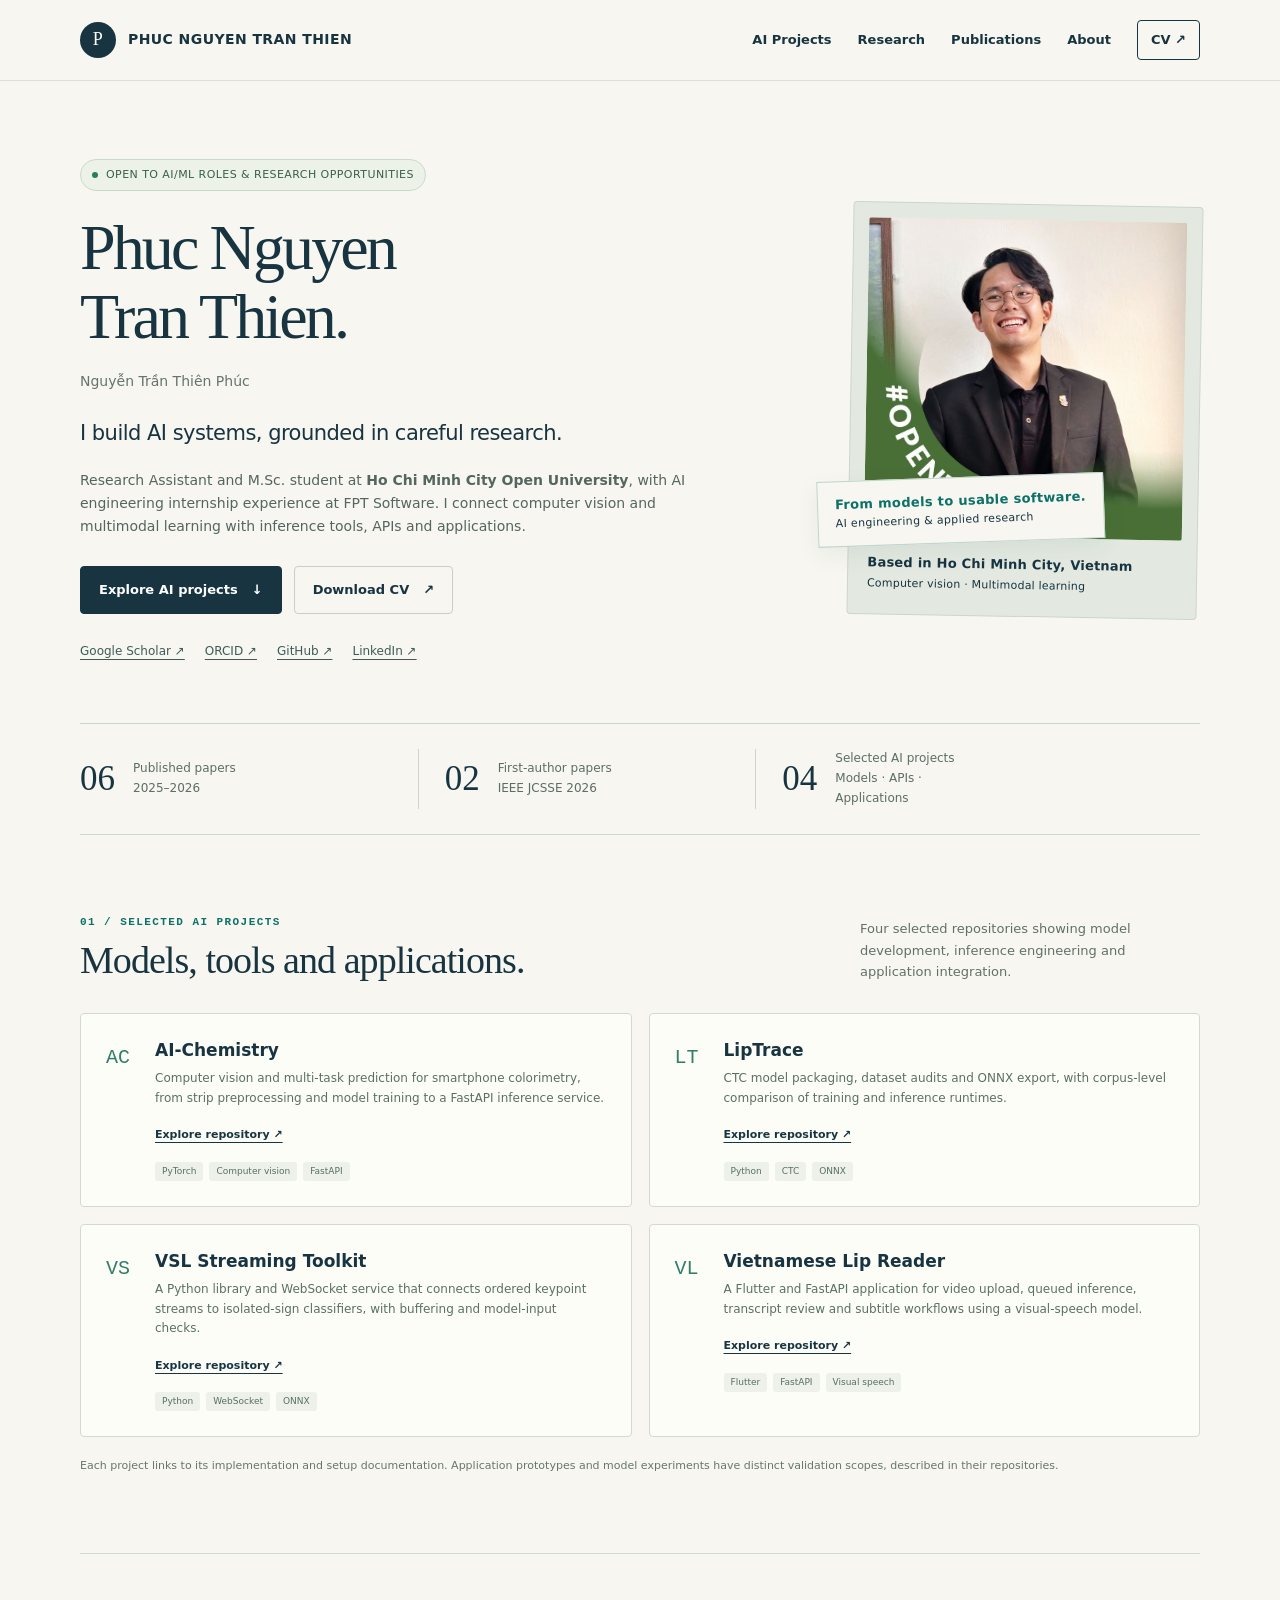
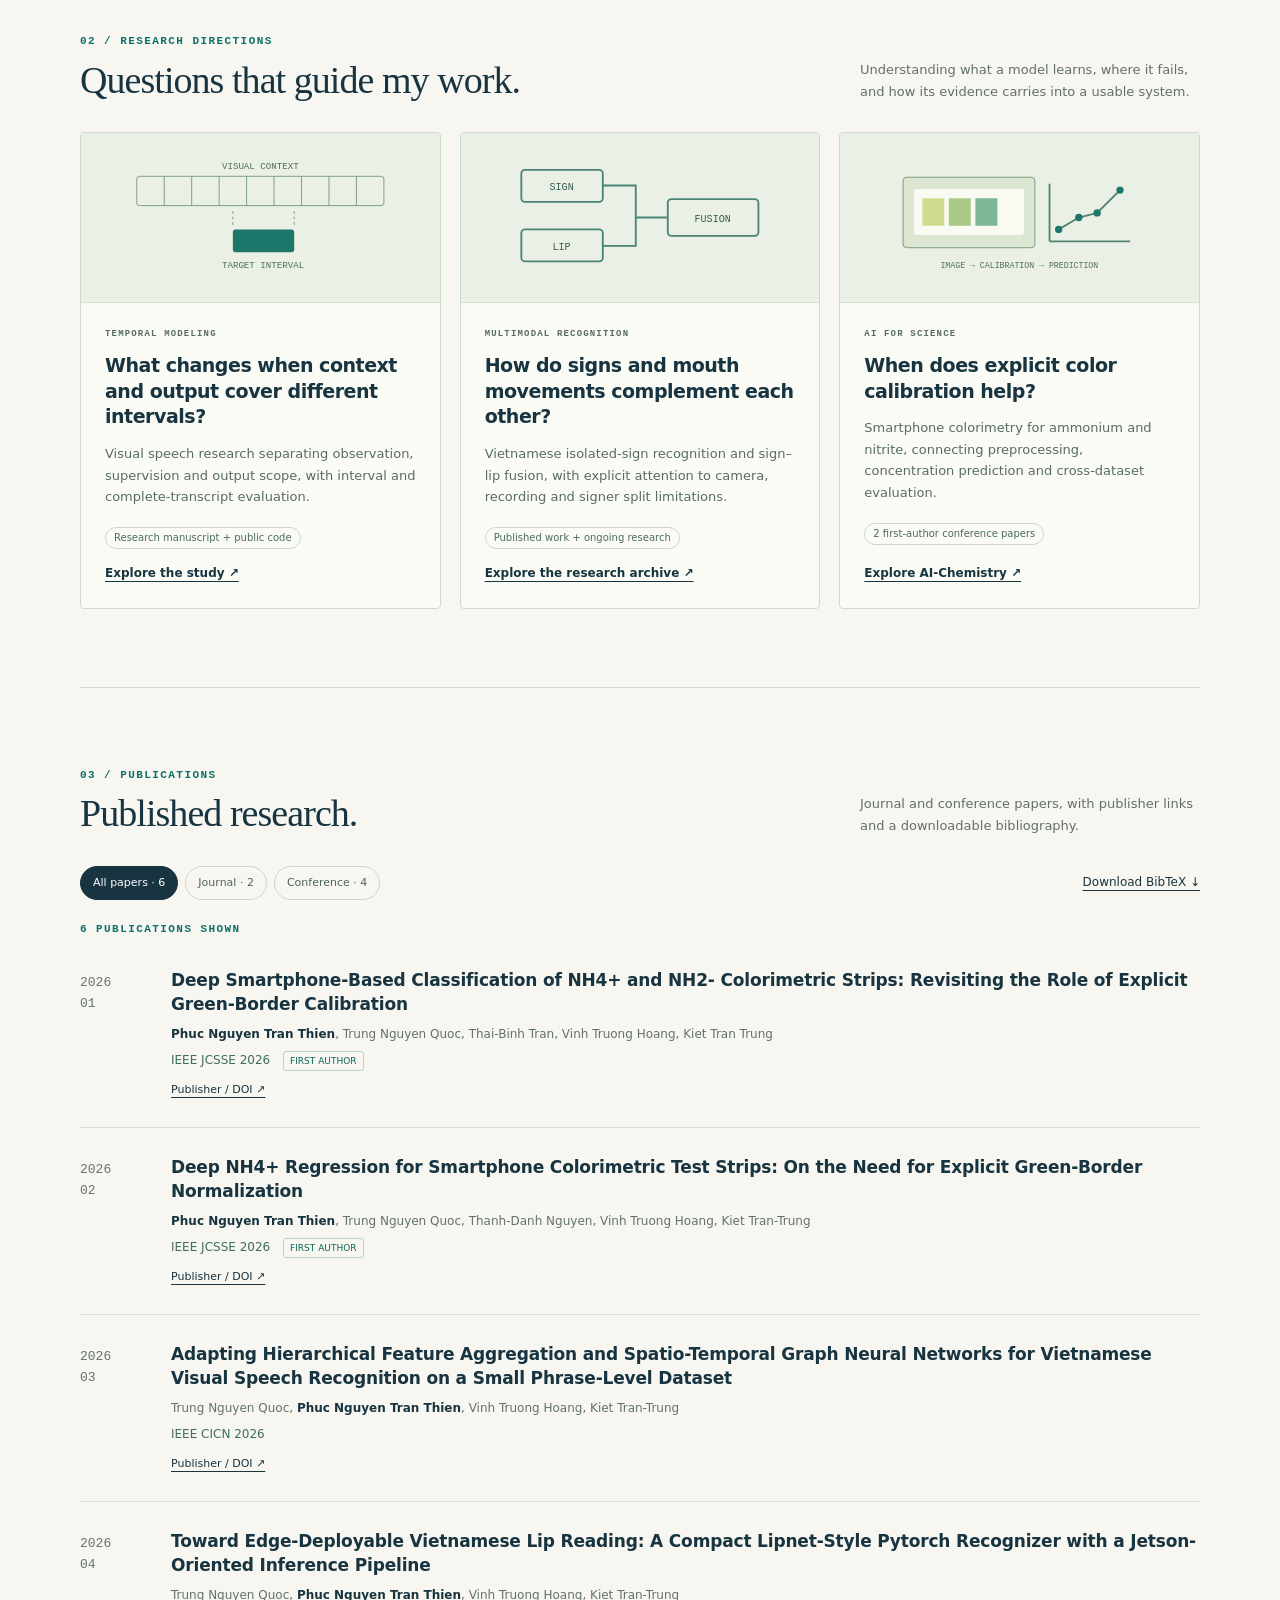
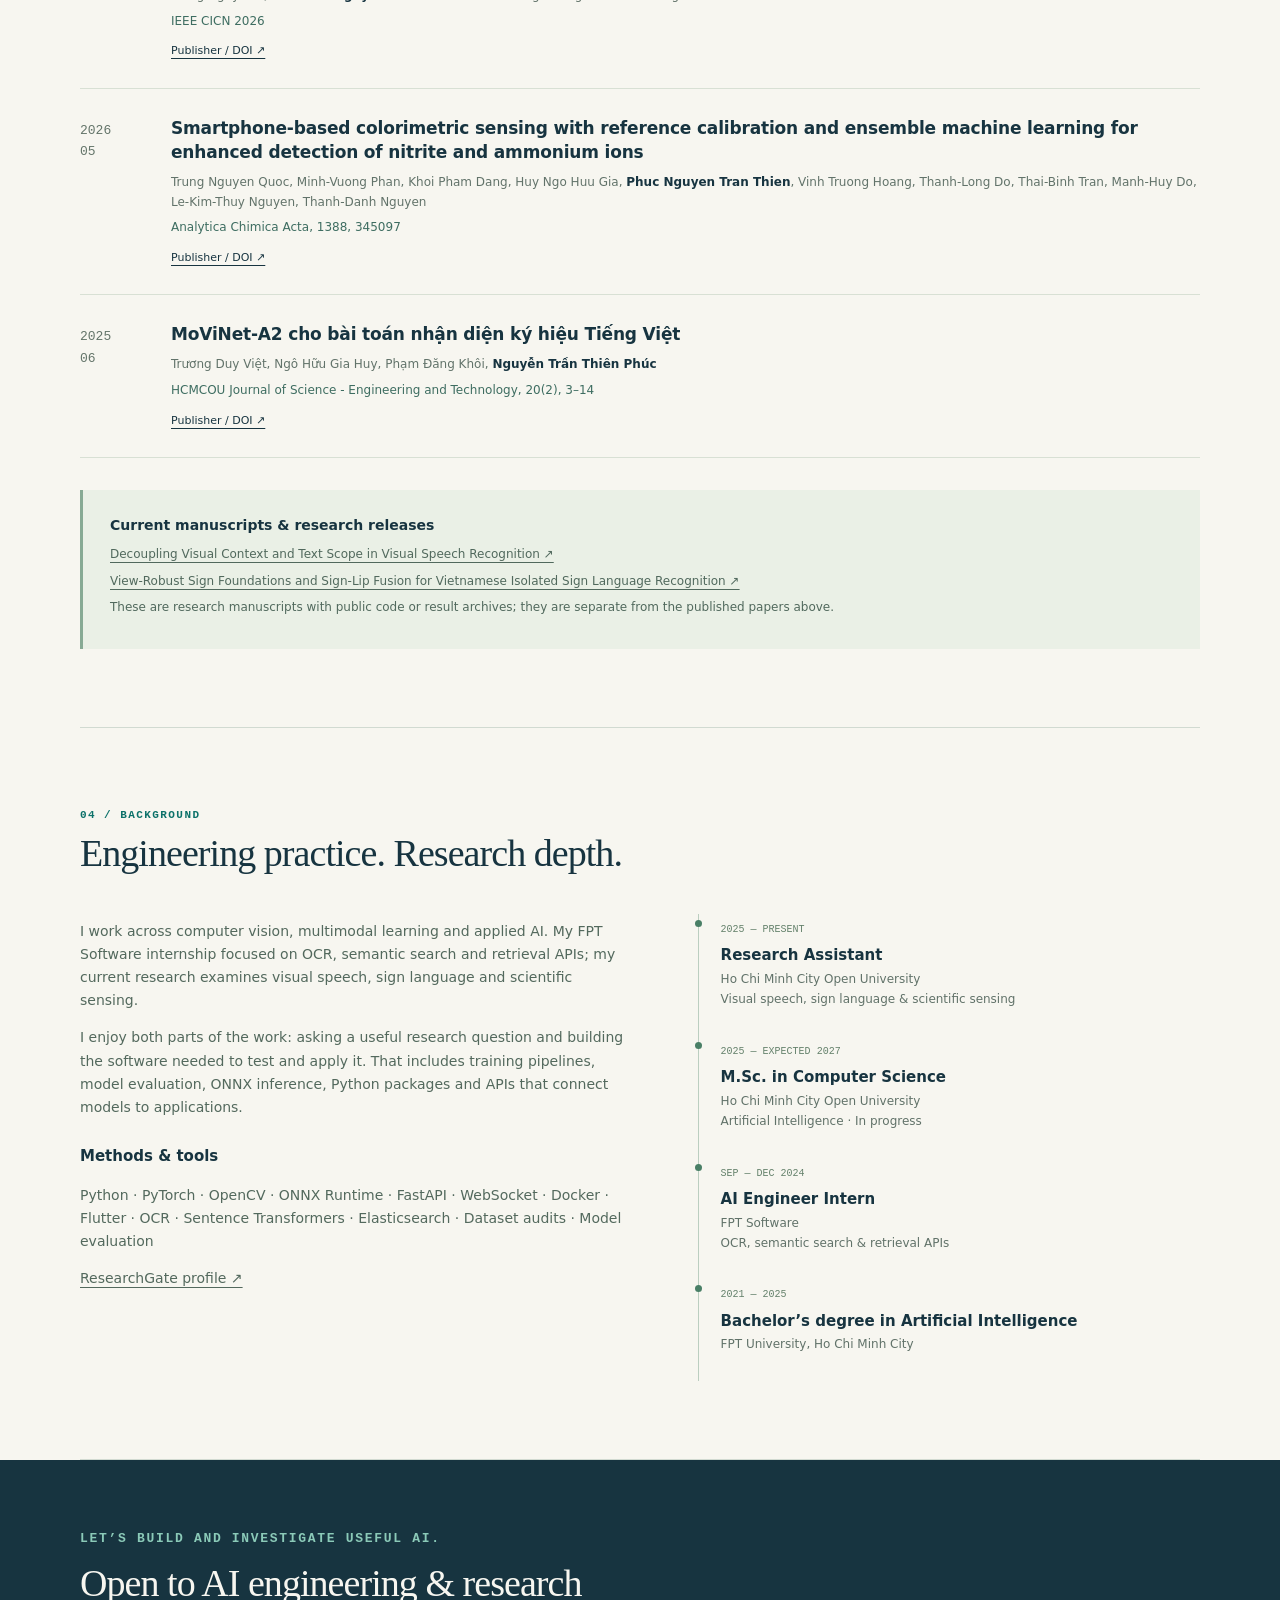
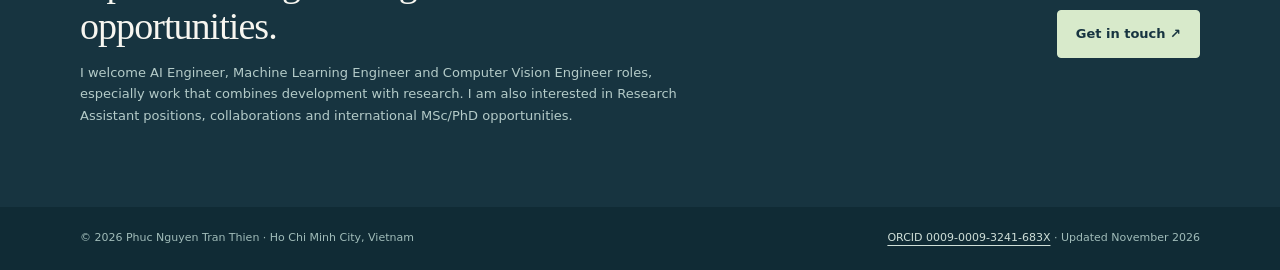
==== commit bdc7803c: "Balance AI engineering and research positioning; curate AI projects" ====
--- a/index.html
+++ b/index.html
@@ -1,22 +1,23 @@
 <!doctype html>
 <html lang="en"><head><meta charset="utf-8"><meta name="viewport" content="width=device-width,initial-scale=1">
-<title>Phuc Nguyen Tran Thien | Visual AI & Multimodal Learning</title>
-<meta name="description" content="Phuc Nguyen Tran Thien — AI researcher and M.Sc. student at Ho Chi Minh City Open University. Visual speech, sign language, multimodal learning and scientific sensing. Publications, research software and CV.">
+<title>Phuc Nguyen Tran Thien | AI Engineering & Research</title>
+<meta name="description" content="Phuc Nguyen Tran Thien — AI engineering with a strong research foundation. Computer vision, multimodal learning, model inference and application APIs. Selected projects, publications and CV.">
 <meta name="theme-color" content="#173440"><link rel="canonical" href="https://ntthienphuc.github.io/">
-<meta property="og:type" content="website"><meta property="og:title" content="Phuc Nguyen Tran Thien | Research Portfolio"><meta property="og:description" content="Visual AI, multimodal learning and scientific sensing. Explore publications, research and reproducible software."><meta property="og:url" content="https://ntthienphuc.github.io/"><meta property="og:image" content="https://ntthienphuc.github.io/assets/social-card.png"><meta name="twitter:card" content="summary_large_image">
+<meta property="og:type" content="website"><meta property="og:title" content="Phuc Nguyen Tran Thien | AI Engineering & Research"><meta property="og:description" content="AI engineering, computer vision and multimodal research. Explore selected AI projects, publications and experience."><meta property="og:url" content="https://ntthienphuc.github.io/"><meta property="og:image" content="https://ntthienphuc.github.io/assets/social-card.png"><meta name="twitter:card" content="summary_large_image">
 <link rel="icon" href="assets/favicon.svg" type="image/svg+xml"><link rel="stylesheet" href="styles.css"><script src="script.js" defer></script>
 <script type="application/ld+json">{"@context": "https://schema.org", "@type": "Person", "name": "Phuc Nguyen Tran Thien", "alternateName": "Nguyễn Trần Thiên Phúc", "url": "https://ntthienphuc.github.io/", "jobTitle": "Research Assistant", "affiliation": {"@type": "CollegeOrUniversity", "name": "Ho Chi Minh City Open University"}, "sameAs": ["https://orcid.org/0009-0009-3241-683X", "https://scholar.google.com/citations?user=BSuBLjsAAAAJ", "https://github.com/ntthienphuc", "https://www.linkedin.com/in/thienphuc12339/"]}</script></head>
 <body><a class="skip-link" href="#main">Skip to content</a>
-<header class="topbar"><nav class="wrap nav" aria-label="Main navigation"><a class="wordmark" href="#main"><span class="monogram">P</span>PHUC NGUYEN TRAN THIEN</a><div class="nav-links"><a href="#research">Research</a><a href="#publications">Publications</a><a href="#software">Software</a><a href="#about">About</a><a class="cv-link" href="assets/research-cv.pdf">CV ↗</a></div></nav></header>
-<main id="main"><div class="wrap"><section class="hero" aria-label="Introduction"><div><p class="availability"><span class="dot" aria-hidden="true"></span>OPEN TO RESEARCH & GRADUATE OPPORTUNITIES</p><h1>Phuc Nguyen<br>Tran Thien.</h1><p class="name-vn" lang="vi">Nguyễn Trần Thiên Phúc</p><p class="intro">I study visual AI for human communication and scientific sensing.</p><p class="bio">Research Assistant and M.Sc. student at <strong>Ho Chi Minh City Open University</strong>. My work connects visual speech, Vietnamese sign language and smartphone colorimetry through careful evaluation and reusable research software.</p><div class="actions"><a class="button" href="#research">Explore my research <span aria-hidden="true">↓</span></a><a class="button secondary" href="assets/research-cv.pdf">Download CV <span aria-hidden="true">↗</span></a></div><div class="profile-links"><a href="https://scholar.google.com/citations?user=BSuBLjsAAAAJ">Google Scholar ↗</a><a href="https://orcid.org/0009-0009-3241-683X">ORCID ↗</a><a href="https://github.com/ntthienphuc">GitHub ↗</a><a href="https://www.linkedin.com/in/thienphuc12339/">LinkedIn ↗</a></div></div><div class="portrait-card"><img src="assets/portrait-linkedin.jpg" alt="Portrait of Phuc Nguyen Tran Thien" width="460" height="460"><div class="portrait-caption"><strong>Based in Ho Chi Minh City, Vietnam</strong>Computer vision · Multimodal learning</div><div class="annotation"><b>From questions to evidence.</b>Experiments, analysis & research tools</div></div></section><div class="stats" aria-label="Research overview"><div class="stat"><b>06</b><span>Published papers<br>2025–2026</span></div><div class="stat"><b>02</b><span>First-author papers<br>IEEE JCSSE 2026</span></div><div class="stat"><b>03</b><span>Connected research areas<br>Speech · Signs · Sensing</span></div></div>
-<section class="section" id="research"><div class="section-head"><div><p class="eyebrow">01 / Research directions</p><h2>Questions that guide my work.</h2></div><p class="section-note">Understanding what a model learns, where it fails, and how its evidence carries into a usable system.</p></div><div class="research-grid">
+<header class="topbar"><nav class="wrap nav" aria-label="Main navigation"><a class="wordmark" href="#main"><span class="monogram">P</span>PHUC NGUYEN TRAN THIEN</a><div class="nav-links"><a href="#software">AI Projects</a><a href="#research">Research</a><a href="#publications">Publications</a><a href="#about">About</a><a class="cv-link" href="assets/research-cv.pdf">CV ↗</a></div></nav></header>
+<main id="main"><div class="wrap"><section class="hero" aria-label="Introduction"><div><p class="availability"><span class="dot" aria-hidden="true"></span>OPEN TO AI/ML ROLES & RESEARCH OPPORTUNITIES</p><h1>Phuc Nguyen<br>Tran Thien.</h1><p class="name-vn" lang="vi">Nguyễn Trần Thiên Phúc</p><p class="intro">I build AI systems, grounded in careful research.</p><p class="bio">Research Assistant and M.Sc. student at <strong>Ho Chi Minh City Open University</strong>, with AI engineering internship experience at FPT Software. I connect computer vision and multimodal learning with inference tools, APIs and applications.</p><div class="actions"><a class="button" href="#software">Explore AI projects <span aria-hidden="true">↓</span></a><a class="button secondary" href="assets/research-cv.pdf">Download CV <span aria-hidden="true">↗</span></a></div><div class="profile-links"><a href="https://scholar.google.com/citations?user=BSuBLjsAAAAJ">Google Scholar ↗</a><a href="https://orcid.org/0009-0009-3241-683X">ORCID ↗</a><a href="https://github.com/ntthienphuc">GitHub ↗</a><a href="https://www.linkedin.com/in/thienphuc12339/">LinkedIn ↗</a></div></div><div class="portrait-card"><img src="assets/portrait-linkedin.jpg" alt="Portrait of Phuc Nguyen Tran Thien" width="460" height="460"><div class="portrait-caption"><strong>Based in Ho Chi Minh City, Vietnam</strong>Computer vision · Multimodal learning</div><div class="annotation"><b>From models to usable software.</b>AI engineering & applied research</div></div></section><div class="stats" aria-label="Research overview"><div class="stat"><b>06</b><span>Published papers<br>2025–2026</span></div><div class="stat"><b>02</b><span>First-author papers<br>IEEE JCSSE 2026</span></div><div class="stat"><b>04</b><span>Selected AI projects<br>Models · APIs · Applications</span></div></div>
+<section class="section" id="software"><div class="section-head"><div><p class="eyebrow">01 / Selected AI projects</p><h2>Models, tools and applications.</h2></div><p class="section-note">Four selected repositories showing model development, inference engineering and application integration.</p></div><div class="software-grid"><article class="software"><div class="software-icon">AC</div><div><h3>AI-Chemistry</h3><p>Computer vision and multi-task prediction for smartphone colorimetry, from strip preprocessing and model training to a FastAPI inference service.</p><a class="text-link" href="https://github.com/ntthienphuc/AI---Chemistry">Explore repository ↗</a><div class="stack"><span>PyTorch</span><span>Computer vision</span><span>FastAPI</span></div></div></article><article class="software"><div class="software-icon">LT</div><div><h3>LipTrace</h3><p>CTC model packaging, dataset audits and ONNX export, with corpus-level comparison of training and inference runtimes.</p><a class="text-link" href="https://github.com/ntthienphuc/liptrace">Explore repository ↗</a><div class="stack"><span>Python</span><span>CTC</span><span>ONNX</span></div></div></article><article class="software"><div class="software-icon">VS</div><div><h3>VSL Streaming Toolkit</h3><p>A Python library and WebSocket service that connects ordered keypoint streams to isolated-sign classifiers, with buffering and model-input checks.</p><a class="text-link" href="https://github.com/ntthienphuc/vsl-streaming-toolkit">Explore repository ↗</a><div class="stack"><span>Python</span><span>WebSocket</span><span>ONNX</span></div></div></article><article class="software"><div class="software-icon">VL</div><div><h3>Vietnamese Lip Reader</h3><p>A Flutter and FastAPI application for video upload, queued inference, transcript review and subtitle workflows using a visual-speech model.</p><a class="text-link" href="https://github.com/ntthienphuc/vietnamese-lip-reader">Explore repository ↗</a><div class="stack"><span>Flutter</span><span>FastAPI</span><span>Visual speech</span></div></div></article></div><p class="notice">Each project links to its implementation and setup documentation. Application prototypes and model experiments have distinct validation scopes, described in their repositories.</p></section>
+<section class="section" id="research"><div class="section-head"><div><p class="eyebrow">02 / Research directions</p><h2>Questions that guide my work.</h2></div><p class="section-note">Understanding what a model learns, where it fails, and how its evidence carries into a usable system.</p></div><div class="research-grid">
 <article class="research-card"><div class="diagram"><svg viewBox="0 0 280 130" role="img" aria-label="Schematic of full visual context and a shorter target interval"><g fill="none" stroke="#769787" stroke-width="1"><rect x="5" y="20" width="270" height="32" rx="3"/><path d="M35 20v32m30-32v32m30-32v32m30-32v32m30-32v32m30-32v32m30-32v32m30-32v32"/><path d="M110 58v18m67-18v18" stroke-dasharray="3 3"/></g><rect x="110" y="78" width="67" height="25" rx="3" fill="#1c7669"/><text x="140" y="12" text-anchor="middle" font-size="10" fill="#506f5c" font-family="monospace">VISUAL CONTEXT</text><text x="143" y="120" text-anchor="middle" font-size="10" fill="#506f5c" font-family="monospace">TARGET INTERVAL</text></svg></div><div class="research-body"><p class="eyebrow">Temporal modeling</p><h3>What changes when context and output cover different intervals?</h3><p>Visual speech research separating observation, supervision and output scope, with interval and complete-transcript evaluation.</p><span class="status-label">Research manuscript + public code</span><a class="text-link" href="https://github.com/ntthienphuc/visual-context-text-scope-vsr">Explore the study ↗</a></div></article>
 <article class="research-card"><div class="diagram"><svg viewBox="0 0 280 130" role="img" aria-label="Schematic of sign and lip streams joining a fusion model"><g fill="none" stroke="#498574" stroke-width="2"><rect x="10" y="13" width="89" height="35" rx="4"/><rect x="10" y="78" width="89" height="35" rx="4"/><path d="M99 30h36v35h34M99 96h36V65"/><rect x="170" y="45" width="99" height="40" rx="4"/></g><g font-size="11" fill="#315e4d" text-anchor="middle" font-family="monospace"><text x="54" y="35">SIGN</text><text x="54" y="100">LIP</text><text x="219" y="70">FUSION</text></g></svg></div><div class="research-body"><p class="eyebrow">Multimodal recognition</p><h3>How do signs and mouth movements complement each other?</h3><p>Vietnamese isolated-sign recognition and sign–lip fusion, with explicit attention to camera, recording and signer split limitations.</p><span class="status-label">Published work + ongoing research</span><a class="text-link" href="https://github.com/ntthienphuc/multimodal-sign-lip">Explore the research archive ↗</a></div></article>
 <article class="research-card"><div class="diagram"><svg viewBox="0 0 280 130" role="img" aria-label="Illustrative colorimetric strip and regression workflow"><rect x="13" y="21" width="144" height="77" rx="4" fill="#dce6d2" stroke="#739575"/><rect x="25" y="34" width="120" height="50" rx="2" fill="#f9faf2"/><rect x="34" y="44" width="24" height="30" fill="#d1db90"/><rect x="63" y="44" width="24" height="30" fill="#a9c987"/><rect x="92" y="44" width="24" height="30" fill="#7bb797"/><path d="M173 91h88m-88 0V28M183 78l22-13 20-5 25-25" fill="none" stroke="#528372" stroke-width="2"/><g fill="#1c7669"><circle cx="183" cy="78" r="4"/><circle cx="205" cy="65" r="4"/><circle cx="225" cy="60" r="4"/><circle cx="250" cy="35" r="4"/></g><text x="140" y="120" text-anchor="middle" font-size="9" fill="#506f5c" font-family="monospace">IMAGE → CALIBRATION → PREDICTION</text></svg></div><div class="research-body"><p class="eyebrow">AI for science</p><h3>When does explicit color calibration help?</h3><p>Smartphone colorimetry for ammonium and nitrite, connecting preprocessing, concentration prediction and cross-dataset evaluation.</p><span class="status-label">2 first-author conference papers</span><a class="text-link" href="https://github.com/ntthienphuc/AI---Chemistry">Explore AI-Chemistry ↗</a></div></article>
 </div></section>
-<section class="section" id="publications"><div class="section-head"><div><p class="eyebrow">02 / Publications</p><h2>Published research.</h2></div><p class="section-note">Journal and conference papers, with publisher links and a downloadable bibliography.</p></div><div class="paper-tools"><div class="filters" role="group" aria-label="Filter publications"><button class="filter" data-filter="all" aria-pressed="true">All papers · 6</button><button class="filter" data-filter="journal" aria-pressed="false">Journal · 2</button><button class="filter" data-filter="conference" aria-pressed="false">Conference · 4</button></div><a class="bib-link" href="assets/publications.bib" download>Download BibTeX ↓</a></div><span id="publication-count" class="eyebrow" aria-live="polite">6 publications shown</span><article class="paper" data-kind="conference"><div class="paper-number">2026<br/>01</div><div><h3><a href="https://doi.org/10.1109/jcsse68839.2026.11597064">Deep Smartphone-Based Classification of NH4+ and NH2- Colorimetric Strips: Revisiting the Role of Explicit Green-Border Calibration</a></h3><p class="authors"><strong>Phuc Nguyen Tran Thien</strong>, Trung Nguyen Quoc, Thai-Binh Tran, Vinh Truong Hoang, Kiet Tran Trung</p><p class="venue">IEEE JCSSE 2026 <span class="paper-tag">FIRST AUTHOR</span></p><div class="paper-links"><a href="https://doi.org/10.1109/jcsse68839.2026.11597064">Publisher / DOI ↗</a></div></div></article><article class="paper" data-kind="conference"><div class="paper-number">2026<br/>02</div><div><h3><a href="https://doi.org/10.1109/jcsse68839.2026.11597039">Deep NH4+ Regression for Smartphone Colorimetric Test Strips: On the Need for Explicit Green-Border Normalization</a></h3><p class="authors"><strong>Phuc Nguyen Tran Thien</strong>, Trung Nguyen Quoc, Thanh-Danh Nguyen, Vinh Truong Hoang, Kiet Tran-Trung</p><p class="venue">IEEE JCSSE 2026 <span class="paper-tag">FIRST AUTHOR</span></p><div class="paper-links"><a href="https://doi.org/10.1109/jcsse68839.2026.11597039">Publisher / DOI ↗</a></div></div></article><article class="paper" data-kind="conference"><div class="paper-number">2026<br/>03</div><div><h3><a href="https://doi.org/10.1109/cicn70047.2026.11594397">Adapting Hierarchical Feature Aggregation and Spatio-Temporal Graph Neural Networks for Vietnamese Visual Speech Recognition on a Small Phrase-Level Dataset</a></h3><p class="authors">Trung Nguyen Quoc, <strong>Phuc Nguyen Tran Thien</strong>, Vinh Truong Hoang, Kiet Tran-Trung</p><p class="venue">IEEE CICN 2026 </p><div class="paper-links"><a href="https://doi.org/10.1109/cicn70047.2026.11594397">Publisher / DOI ↗</a></div></div></article><article class="paper" data-kind="conference"><div class="paper-number">2026<br/>04</div><div><h3><a href="https://doi.org/10.1109/cicn70047.2026.11594266">Toward Edge-Deployable Vietnamese Lip Reading: A Compact Lipnet-Style Pytorch Recognizer with a Jetson-Oriented Inference Pipeline</a></h3><p class="authors">Trung Nguyen Quoc, <strong>Phuc Nguyen Tran Thien</strong>, Vinh Truong Hoang, Kiet Tran-Trung</p><p class="venue">IEEE CICN 2026 </p><div class="paper-links"><a href="https://doi.org/10.1109/cicn70047.2026.11594266">Publisher / DOI ↗</a></div></div></article><article class="paper" data-kind="journal"><div class="paper-number">2026<br/>05</div><div><h3><a href="https://doi.org/10.1016/j.aca.2026.345097">Smartphone-based colorimetric sensing with reference calibration and ensemble machine learning for enhanced detection of nitrite and ammonium ions</a></h3><p class="authors">Trung Nguyen Quoc, Minh-Vuong Phan, Khoi Pham Dang, Huy Ngo Huu Gia, <strong>Phuc Nguyen Tran Thien</strong>, Vinh Truong Hoang, Thanh-Long Do, Thai-Binh Tran, Manh-Huy Do, Le-Kim-Thuy Nguyen, Thanh-Danh Nguyen</p><p class="venue">Analytica Chimica Acta, 1388, 345097 </p><div class="paper-links"><a href="https://doi.org/10.1016/j.aca.2026.345097">Publisher / DOI ↗</a></div></div></article><article class="paper" data-kind="journal"><div class="paper-number">2025<br/>06</div><div><h3><a href="https://doi.org/10.46223/hcmcoujs.tech.vi.20.2.4201.2025">MoViNet-A2 cho bài toán nhận diện ký hiệu Tiếng Việt</a></h3><p class="authors">Trương Duy Việt, Ngô Hữu Gia Huy, Phạm Đăng Khôi, <strong>Nguyễn Trần Thiên Phúc</strong></p><p class="venue">HCMCOU Journal of Science - Engineering and Technology, 20(2), 3–14 </p><div class="paper-links"><a href="https://doi.org/10.46223/hcmcoujs.tech.vi.20.2.4201.2025">Publisher / DOI ↗</a></div></div></article>
+<section class="section" id="publications"><div class="section-head"><div><p class="eyebrow">03 / Publications</p><h2>Published research.</h2></div><p class="section-note">Journal and conference papers, with publisher links and a downloadable bibliography.</p></div><div class="paper-tools"><div class="filters" role="group" aria-label="Filter publications"><button class="filter" data-filter="all" aria-pressed="true">All papers · 6</button><button class="filter" data-filter="journal" aria-pressed="false">Journal · 2</button><button class="filter" data-filter="conference" aria-pressed="false">Conference · 4</button></div><a class="bib-link" href="assets/publications.bib" download>Download BibTeX ↓</a></div><span id="publication-count" class="eyebrow" aria-live="polite">6 publications shown</span><article class="paper" data-kind="conference"><div class="paper-number">2026<br/>01</div><div><h3><a href="https://doi.org/10.1109/jcsse68839.2026.11597064">Deep Smartphone-Based Classification of NH4+ and NH2- Colorimetric Strips: Revisiting the Role of Explicit Green-Border Calibration</a></h3><p class="authors"><strong>Phuc Nguyen Tran Thien</strong>, Trung Nguyen Quoc, Thai-Binh Tran, Vinh Truong Hoang, Kiet Tran Trung</p><p class="venue">IEEE JCSSE 2026 <span class="paper-tag">FIRST AUTHOR</span></p><div class="paper-links"><a href="https://doi.org/10.1109/jcsse68839.2026.11597064">Publisher / DOI ↗</a></div></div></article><article class="paper" data-kind="conference"><div class="paper-number">2026<br/>02</div><div><h3><a href="https://doi.org/10.1109/jcsse68839.2026.11597039">Deep NH4+ Regression for Smartphone Colorimetric Test Strips: On the Need for Explicit Green-Border Normalization</a></h3><p class="authors"><strong>Phuc Nguyen Tran Thien</strong>, Trung Nguyen Quoc, Thanh-Danh Nguyen, Vinh Truong Hoang, Kiet Tran-Trung</p><p class="venue">IEEE JCSSE 2026 <span class="paper-tag">FIRST AUTHOR</span></p><div class="paper-links"><a href="https://doi.org/10.1109/jcsse68839.2026.11597039">Publisher / DOI ↗</a></div></div></article><article class="paper" data-kind="conference"><div class="paper-number">2026<br/>03</div><div><h3><a href="https://doi.org/10.1109/cicn70047.2026.11594397">Adapting Hierarchical Feature Aggregation and Spatio-Temporal Graph Neural Networks for Vietnamese Visual Speech Recognition on a Small Phrase-Level Dataset</a></h3><p class="authors">Trung Nguyen Quoc, <strong>Phuc Nguyen Tran Thien</strong>, Vinh Truong Hoang, Kiet Tran-Trung</p><p class="venue">IEEE CICN 2026 </p><div class="paper-links"><a href="https://doi.org/10.1109/cicn70047.2026.11594397">Publisher / DOI ↗</a></div></div></article><article class="paper" data-kind="conference"><div class="paper-number">2026<br/>04</div><div><h3><a href="https://doi.org/10.1109/cicn70047.2026.11594266">Toward Edge-Deployable Vietnamese Lip Reading: A Compact Lipnet-Style Pytorch Recognizer with a Jetson-Oriented Inference Pipeline</a></h3><p class="authors">Trung Nguyen Quoc, <strong>Phuc Nguyen Tran Thien</strong>, Vinh Truong Hoang, Kiet Tran-Trung</p><p class="venue">IEEE CICN 2026 </p><div class="paper-links"><a href="https://doi.org/10.1109/cicn70047.2026.11594266">Publisher / DOI ↗</a></div></div></article><article class="paper" data-kind="journal"><div class="paper-number">2026<br/>05</div><div><h3><a href="https://doi.org/10.1016/j.aca.2026.345097">Smartphone-based colorimetric sensing with reference calibration and ensemble machine learning for enhanced detection of nitrite and ammonium ions</a></h3><p class="authors">Trung Nguyen Quoc, Minh-Vuong Phan, Khoi Pham Dang, Huy Ngo Huu Gia, <strong>Phuc Nguyen Tran Thien</strong>, Vinh Truong Hoang, Thanh-Long Do, Thai-Binh Tran, Manh-Huy Do, Le-Kim-Thuy Nguyen, Thanh-Danh Nguyen</p><p class="venue">Analytica Chimica Acta, 1388, 345097 </p><div class="paper-links"><a href="https://doi.org/10.1016/j.aca.2026.345097">Publisher / DOI ↗</a></div></div></article><article class="paper" data-kind="journal"><div class="paper-number">2025<br/>06</div><div><h3><a href="https://doi.org/10.46223/hcmcoujs.tech.vi.20.2.4201.2025">MoViNet-A2 cho bài toán nhận diện ký hiệu Tiếng Việt</a></h3><p class="authors">Trương Duy Việt, Ngô Hữu Gia Huy, Phạm Đăng Khôi, <strong>Nguyễn Trần Thiên Phúc</strong></p><p class="venue">HCMCOU Journal of Science - Engineering and Technology, 20(2), 3–14 </p><div class="paper-links"><a href="https://doi.org/10.46223/hcmcoujs.tech.vi.20.2.4201.2025">Publisher / DOI ↗</a></div></div></article>
 <div class="in-progress"><h3>Current manuscripts & research releases</h3><p><a href="https://github.com/ntthienphuc/visual-context-text-scope-vsr">Decoupling Visual Context and Text Scope in Visual Speech Recognition ↗</a></p><p><a href="https://github.com/ntthienphuc/multimodal-sign-lip">View-Robust Sign Foundations and Sign-Lip Fusion for Vietnamese Isolated Sign Language Recognition ↗</a></p><p>These are research manuscripts with public code or result archives; they are separate from the published papers above.</p></div></section>
-<section class="section" id="software"><div class="section-head"><div><p class="eyebrow">03 / Research software</p><h2>Tools that make work inspectable.</h2></div><p class="section-note">Selected public repositories spanning experimental workflows, inference systems and applications.</p></div><div class="software-grid"><article class="software"><div class="software-icon">LT</div><div><h3>LipTrace</h3><p>Auditable CTC lip-reading workflows, from dataset checks and model bundles to PyTorch/ONNX trace comparison.</p><a class="text-link" href="https://github.com/ntthienphuc/liptrace">Explore repository ↗</a><div class="stack"><span>Python</span><span>CTC</span><span>ONNX</span></div></div></article><article class="software"><div class="software-icon">VS</div><div><h3>VSL Streaming Toolkit</h3><p>Ordered keypoint streams, explicit model contracts and inspectable isolated-sign segment events.</p><a class="text-link" href="https://github.com/ntthienphuc/vsl-streaming-toolkit">Explore repository ↗</a><div class="stack"><span>Python</span><span>WebSocket</span><span>ONNX</span></div></div></article><article class="software"><div class="software-icon">PR</div><div><h3>Pose Reference Toolkit</h3><p>Reference banks and temporal pose comparison with aligned overlays and inspectable geometric feedback.</p><a class="text-link" href="https://github.com/ntthienphuc/pose-reference-toolkit">Explore repository ↗</a><div class="stack"><span>Pose analysis</span><span>DTW</span><span>Python</span></div></div></article><article class="software"><div class="software-icon">AC</div><div><h3>AI-Chemistry</h3><p>Colorimetric-strip localization, multi-task concentration prediction, and an inference API for smartphone sensing.</p><a class="text-link" href="https://github.com/ntthienphuc/AI---Chemistry">Explore repository ↗</a><div class="stack"><span>Computer vision</span><span>Multi-task learning</span><span>FastAPI</span></div></div></article><article class="software"><div class="software-icon">VC</div><div><h3>VSL Clinic Desktop</h3><p>A local doctor–patient communication research prototype combining isolated signs, speech and a signing avatar.</p><a class="text-link" href="https://github.com/ntthienphuc/vsl-clinic-desktop">Explore repository ↗</a><div class="stack"><span>Assistive interfaces</span><span>Desktop</span><span>Prototype</span></div></div></article><article class="software"><div class="software-icon">SV</div><div><h3>SecretVault</h3><p>A complementary software-engineering project for encrypted file storage and sharing.</p><a class="text-link" href="https://github.com/ntthienphuc/secretvault">Explore repository ↗</a><div class="stack"><span>Python</span><span>Security engineering</span><span>Application</span></div></div></article></div><p class="notice">Each repository documents its own validation scope. Assistive prototypes and geometric feedback tools are research software; clinical and educational outcomes remain to be evaluated.</p></section>
-<section class="section" id="about"><div class="section-head"><div><p class="eyebrow">04 / Background</p><h2>Research, with an engineering foundation.</h2></div></div><div class="about-grid"><div class="about-copy"><p>I work across computer vision, multimodal learning and scientific applications. I am particularly interested in how data partitions, temporal context and evaluation choices change the conclusions we can draw from a model.</p><p>My engineering work supports that research: training and inference pipelines, reusable Python packages, mobile and desktop prototypes, and APIs that connect models to applications.</p><h3>Methods & tools</h3><p>Experimental design · Dataset audits · Ablations · CTC decoding · Error analysis · PyTorch · OpenCV · MediaPipe · ONNX Runtime · FastAPI · Docker · Flutter</p><p><a href="https://www.researchgate.net/profile/Phuc-Nguyen-Tran-Thien">ResearchGate profile ↗</a></p></div><div class="timeline"><div class="timeline-item"><time>2025 — PRESENT</time><h3>Research Assistant</h3><p>Ho Chi Minh City Open University<br>Visual speech, sign language & scientific sensing</p></div><div class="timeline-item"><time>2025 — EXPECTED 2027</time><h3>M.Sc. in Computer Science</h3><p>Ho Chi Minh City Open University<br>Artificial Intelligence · In progress</p></div><div class="timeline-item"><time>SEP — DEC 2024</time><h3>AI Engineer Intern</h3><p>FPT Software<br>OCR, semantic search & retrieval APIs</p></div><div class="timeline-item"><time>2021 — 2025</time><h3>Bachelor’s degree in Artificial Intelligence</h3><p>FPT University, Ho Chi Minh City</p></div></div></div></section></div>
-<section class="contact" id="contact"><div class="wrap"><div><p class="eyebrow">Let’s work on a research question.</p><h2>Open to research assistantships & graduate opportunities.</h2><p>I welcome conversations about computer vision, multimodal learning, assistive technology and AI for scientific sensing.</p></div><a class="button" href="mailto:phucntt.258i@ou.edu.vn">Get in touch ↗</a></div></section></main>
+
+<section class="section" id="about"><div class="section-head"><div><p class="eyebrow">04 / Background</p><h2>Engineering practice. Research depth.</h2></div></div><div class="about-grid"><div class="about-copy"><p>I work across computer vision, multimodal learning and applied AI. My FPT Software internship focused on OCR, semantic search and retrieval APIs; my current research examines visual speech, sign language and scientific sensing.</p><p>I enjoy both parts of the work: asking a useful research question and building the software needed to test and apply it. That includes training pipelines, model evaluation, ONNX inference, Python packages and APIs that connect models to applications.</p><h3>Methods & tools</h3><p>Python · PyTorch · OpenCV · ONNX Runtime · FastAPI · WebSocket · Docker · Flutter · OCR · Sentence Transformers · Elasticsearch · Dataset audits · Model evaluation</p><p><a href="https://www.researchgate.net/profile/Phuc-Nguyen-Tran-Thien">ResearchGate profile ↗</a></p></div><div class="timeline"><div class="timeline-item"><time>2025 — PRESENT</time><h3>Research Assistant</h3><p>Ho Chi Minh City Open University<br>Visual speech, sign language & scientific sensing</p></div><div class="timeline-item"><time>2025 — EXPECTED 2027</time><h3>M.Sc. in Computer Science</h3><p>Ho Chi Minh City Open University<br>Artificial Intelligence · In progress</p></div><div class="timeline-item"><time>SEP — DEC 2024</time><h3>AI Engineer Intern</h3><p>FPT Software<br>OCR, semantic search & retrieval APIs</p></div><div class="timeline-item"><time>2021 — 2025</time><h3>Bachelor’s degree in Artificial Intelligence</h3><p>FPT University, Ho Chi Minh City</p></div></div></div></section></div>
+<section class="contact" id="contact"><div class="wrap"><div><p class="eyebrow">Let’s build and investigate useful AI.</p><h2>Open to AI engineering & research opportunities.</h2><p>I welcome AI Engineer, Machine Learning Engineer and Computer Vision Engineer roles, especially work that combines development with research. I am also interested in Research Assistant positions, collaborations and international MSc/PhD opportunities.</p></div><a class="button" href="mailto:phucntt.258i@ou.edu.vn">Get in touch ↗</a></div></section></main>
 <footer class="footer"><div class="wrap"><span>© 2026 Phuc Nguyen Tran Thien · Ho Chi Minh City, Vietnam</span><span><a href="https://orcid.org/0009-0009-3241-683X">ORCID 0009-0009-3241-683X</a> · Updated November 2026</span></div></footer></body></html>
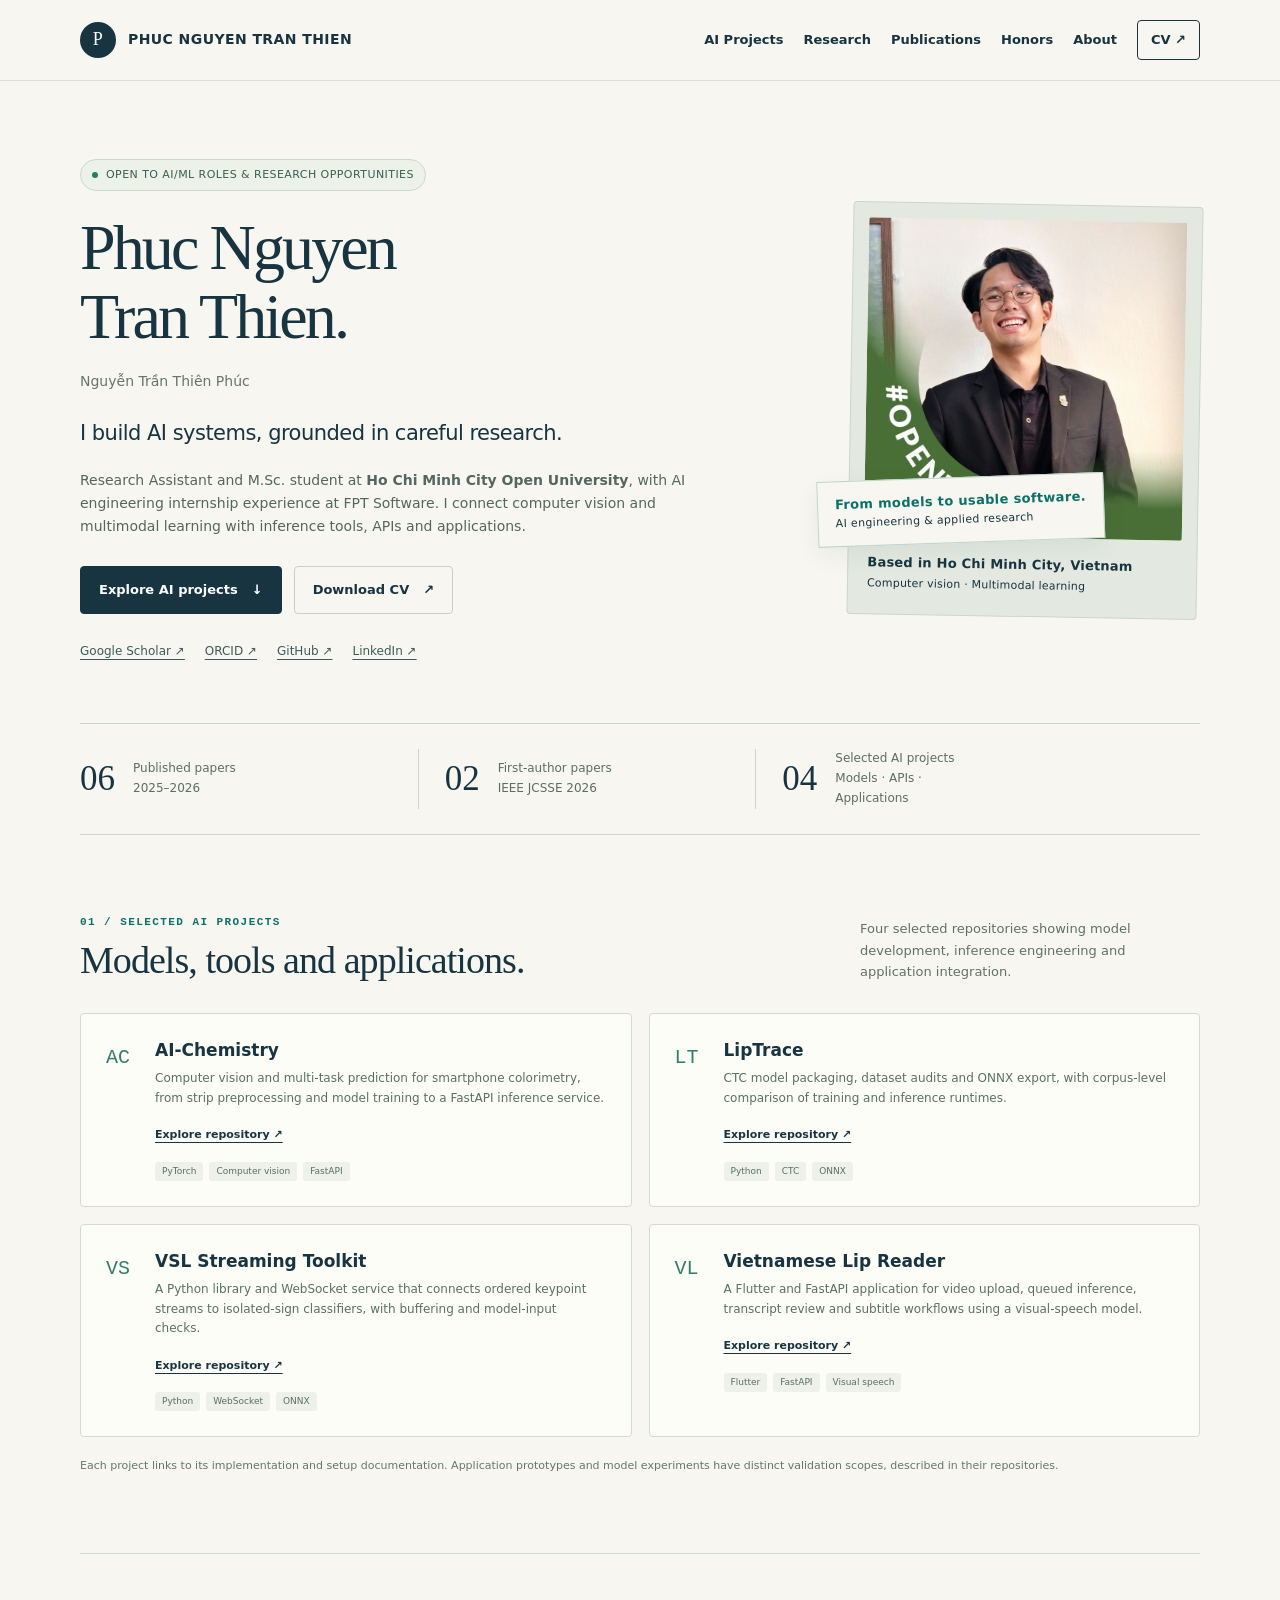
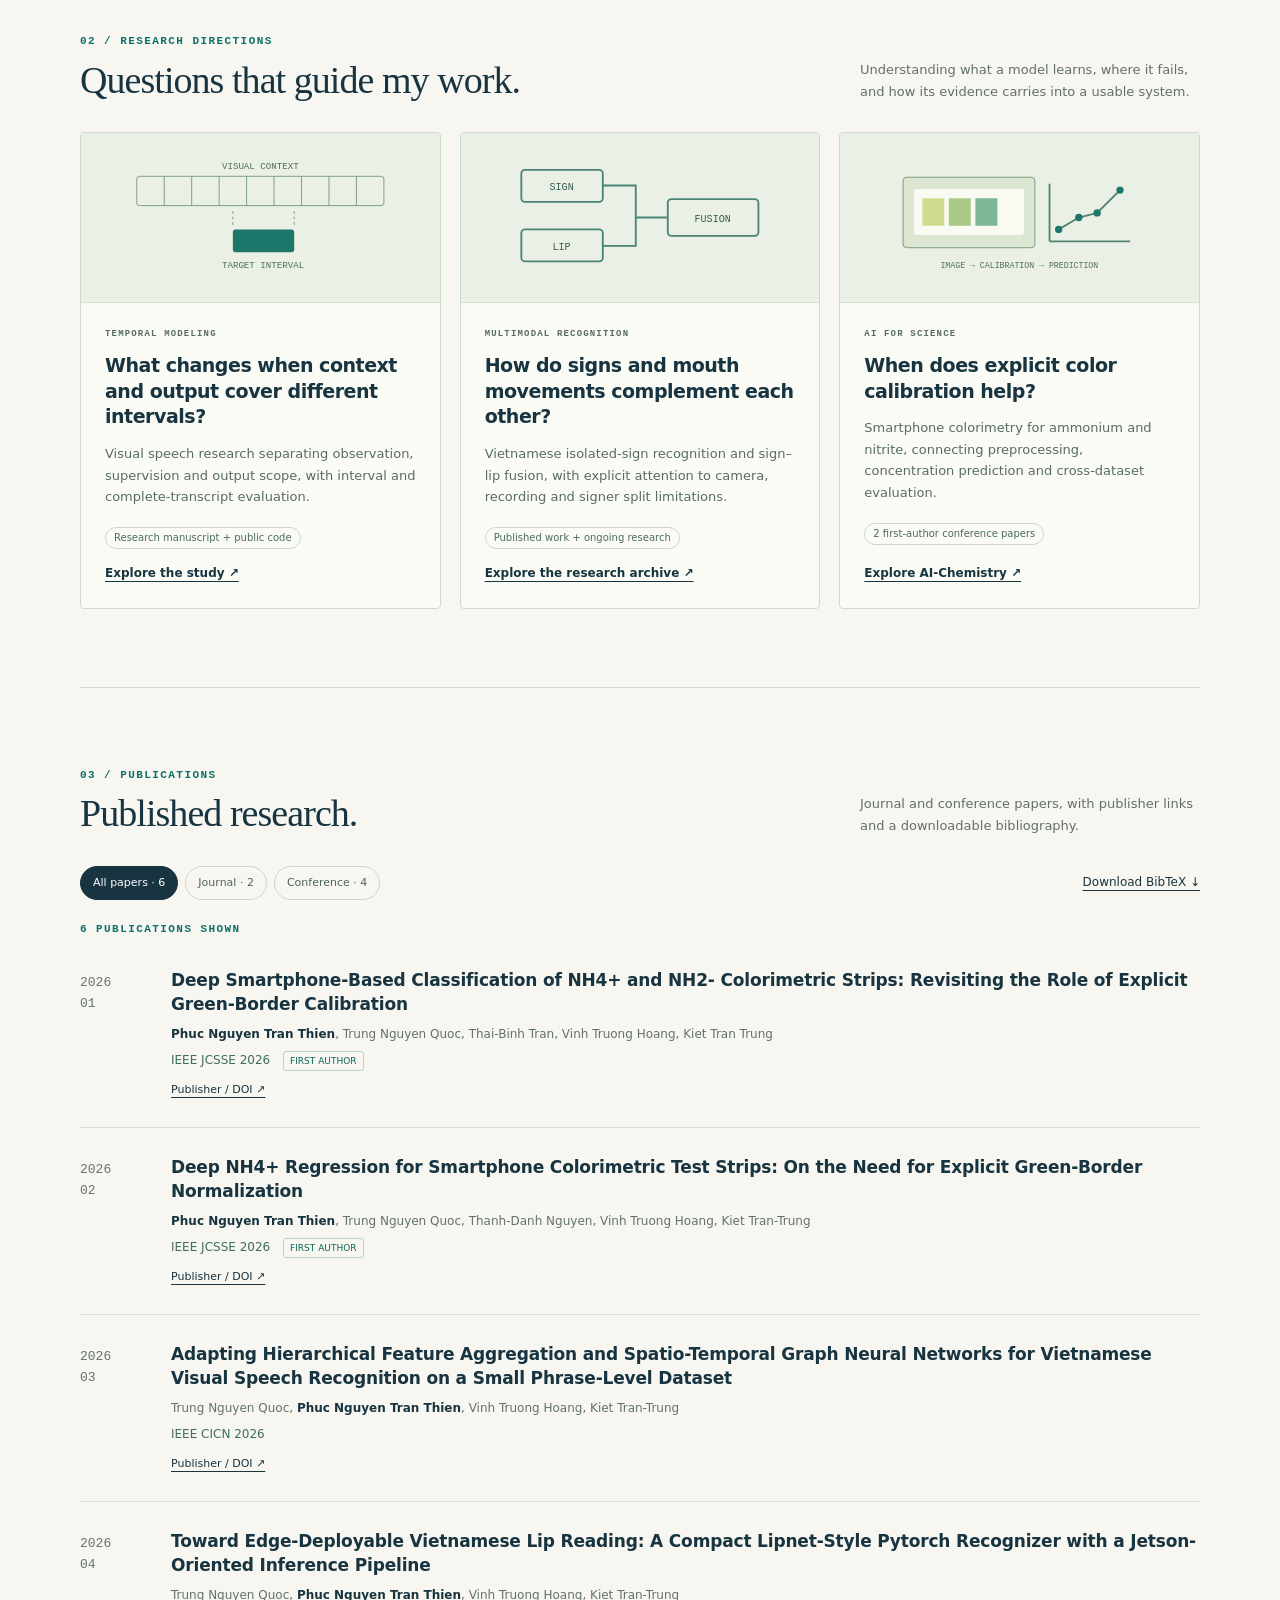
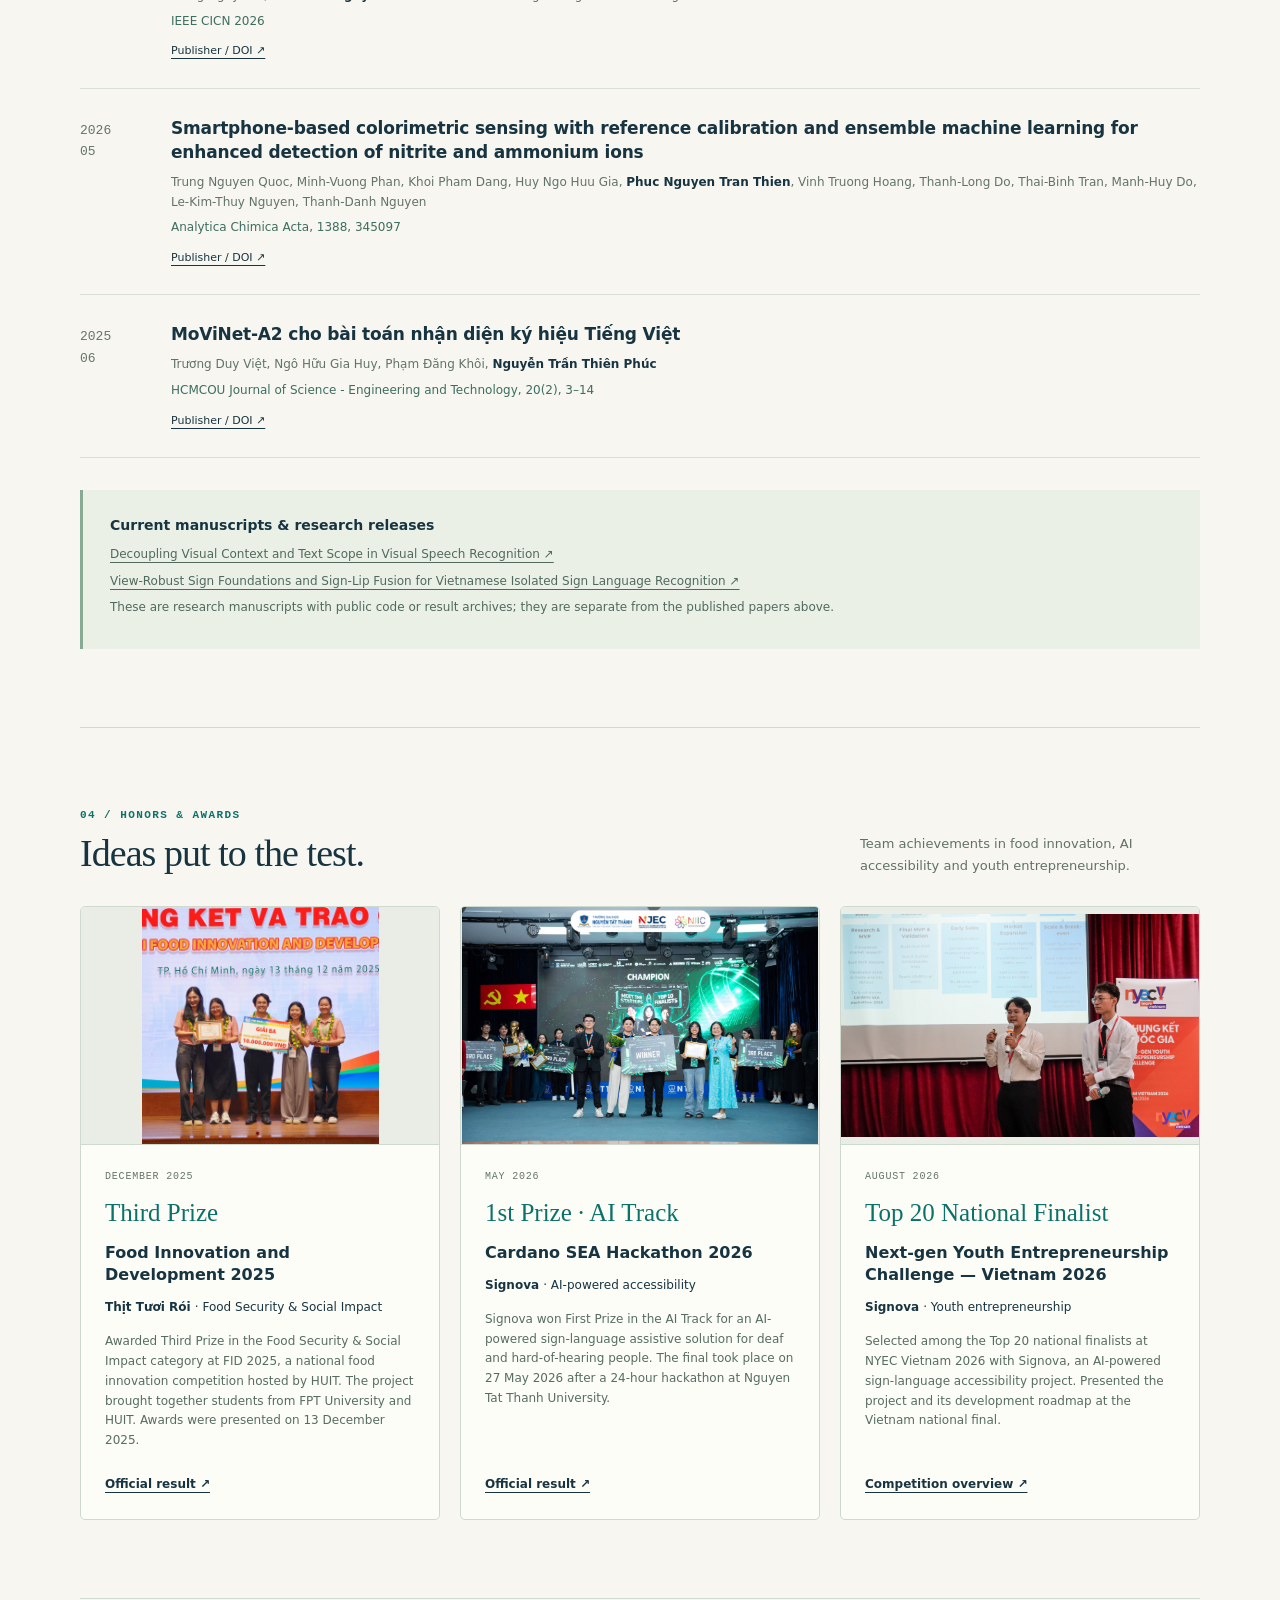
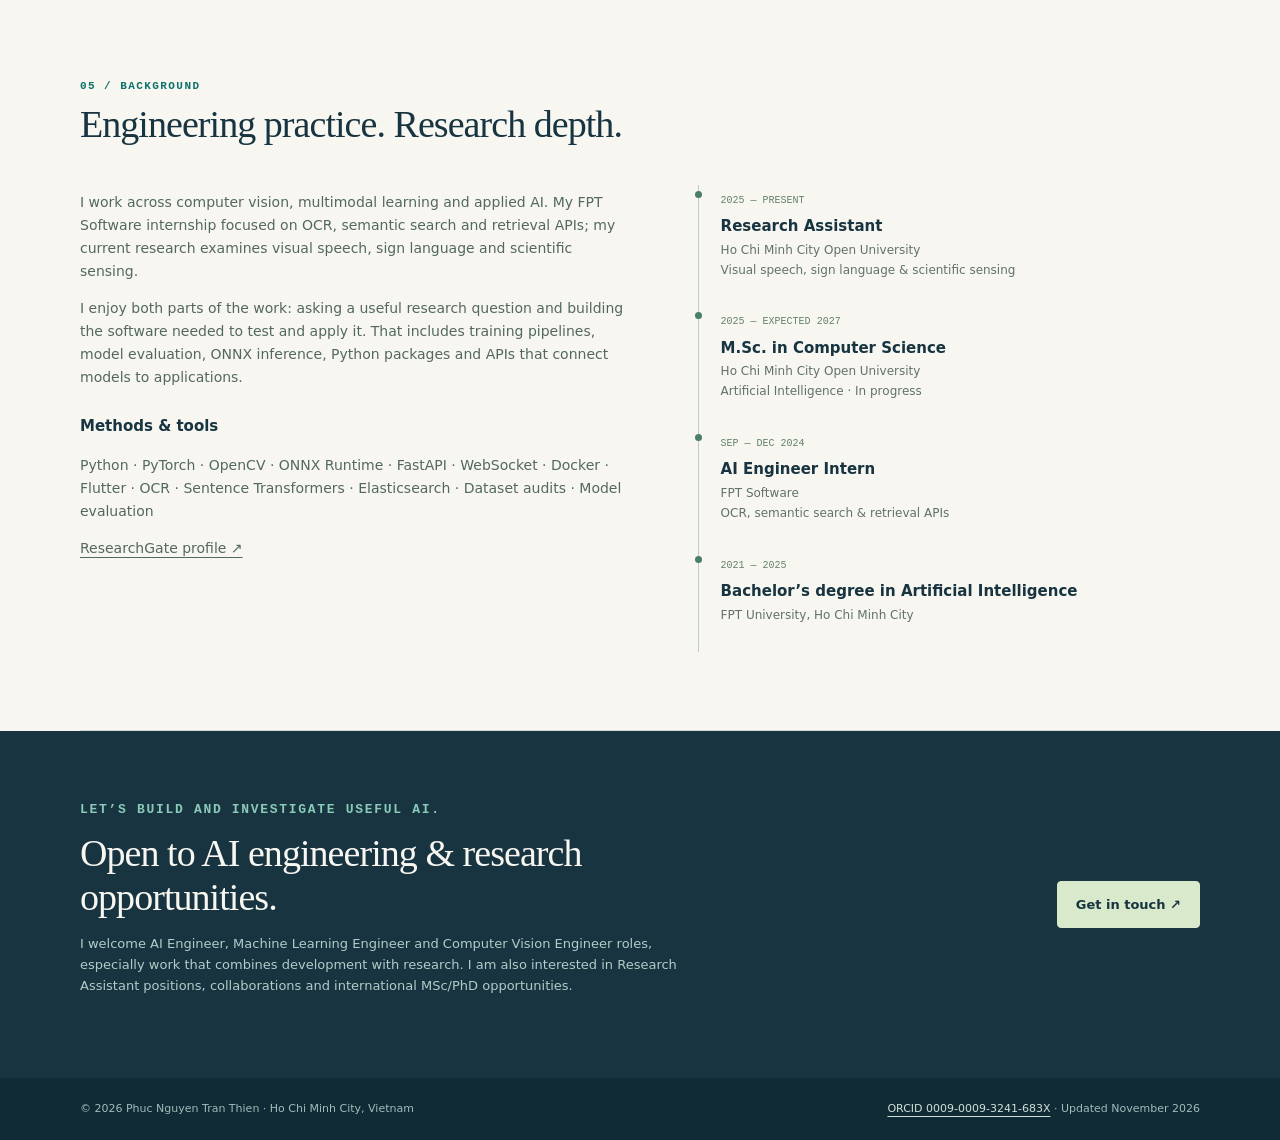
==== commit c9a08ded: "Add verified honors, award photographs and updated CV" ====
--- a/index.html
+++ b/index.html
@@ -7,7 +7,7 @@
 <link rel="icon" href="assets/favicon.svg" type="image/svg+xml"><link rel="stylesheet" href="styles.css"><script src="script.js" defer></script>
 <script type="application/ld+json">{"@context": "https://schema.org", "@type": "Person", "name": "Phuc Nguyen Tran Thien", "alternateName": "Nguyễn Trần Thiên Phúc", "url": "https://ntthienphuc.github.io/", "jobTitle": "Research Assistant", "affiliation": {"@type": "CollegeOrUniversity", "name": "Ho Chi Minh City Open University"}, "sameAs": ["https://orcid.org/0009-0009-3241-683X", "https://scholar.google.com/citations?user=BSuBLjsAAAAJ", "https://github.com/ntthienphuc", "https://www.linkedin.com/in/thienphuc12339/"]}</script></head>
 <body><a class="skip-link" href="#main">Skip to content</a>
-<header class="topbar"><nav class="wrap nav" aria-label="Main navigation"><a class="wordmark" href="#main"><span class="monogram">P</span>PHUC NGUYEN TRAN THIEN</a><div class="nav-links"><a href="#software">AI Projects</a><a href="#research">Research</a><a href="#publications">Publications</a><a href="#about">About</a><a class="cv-link" href="assets/research-cv.pdf">CV ↗</a></div></nav></header>
+<header class="topbar"><nav class="wrap nav" aria-label="Main navigation"><a class="wordmark" href="#main"><span class="monogram">P</span>PHUC NGUYEN TRAN THIEN</a><div class="nav-links"><a href="#software">AI Projects</a><a href="#research">Research</a><a href="#publications">Publications</a><a href="#honors">Honors</a><a href="#about">About</a><a class="cv-link" href="assets/research-cv.pdf">CV ↗</a></div></nav></header>
 <main id="main"><div class="wrap"><section class="hero" aria-label="Introduction"><div><p class="availability"><span class="dot" aria-hidden="true"></span>OPEN TO AI/ML ROLES & RESEARCH OPPORTUNITIES</p><h1>Phuc Nguyen<br>Tran Thien.</h1><p class="name-vn" lang="vi">Nguyễn Trần Thiên Phúc</p><p class="intro">I build AI systems, grounded in careful research.</p><p class="bio">Research Assistant and M.Sc. student at <strong>Ho Chi Minh City Open University</strong>, with AI engineering internship experience at FPT Software. I connect computer vision and multimodal learning with inference tools, APIs and applications.</p><div class="actions"><a class="button" href="#software">Explore AI projects <span aria-hidden="true">↓</span></a><a class="button secondary" href="assets/research-cv.pdf">Download CV <span aria-hidden="true">↗</span></a></div><div class="profile-links"><a href="https://scholar.google.com/citations?user=BSuBLjsAAAAJ">Google Scholar ↗</a><a href="https://orcid.org/0009-0009-3241-683X">ORCID ↗</a><a href="https://github.com/ntthienphuc">GitHub ↗</a><a href="https://www.linkedin.com/in/thienphuc12339/">LinkedIn ↗</a></div></div><div class="portrait-card"><img src="assets/portrait-linkedin.jpg" alt="Portrait of Phuc Nguyen Tran Thien" width="460" height="460"><div class="portrait-caption"><strong>Based in Ho Chi Minh City, Vietnam</strong>Computer vision · Multimodal learning</div><div class="annotation"><b>From models to usable software.</b>AI engineering & applied research</div></div></section><div class="stats" aria-label="Research overview"><div class="stat"><b>06</b><span>Published papers<br>2025–2026</span></div><div class="stat"><b>02</b><span>First-author papers<br>IEEE JCSSE 2026</span></div><div class="stat"><b>04</b><span>Selected AI projects<br>Models · APIs · Applications</span></div></div>
 <section class="section" id="software"><div class="section-head"><div><p class="eyebrow">01 / Selected AI projects</p><h2>Models, tools and applications.</h2></div><p class="section-note">Four selected repositories showing model development, inference engineering and application integration.</p></div><div class="software-grid"><article class="software"><div class="software-icon">AC</div><div><h3>AI-Chemistry</h3><p>Computer vision and multi-task prediction for smartphone colorimetry, from strip preprocessing and model training to a FastAPI inference service.</p><a class="text-link" href="https://github.com/ntthienphuc/AI---Chemistry">Explore repository ↗</a><div class="stack"><span>PyTorch</span><span>Computer vision</span><span>FastAPI</span></div></div></article><article class="software"><div class="software-icon">LT</div><div><h3>LipTrace</h3><p>CTC model packaging, dataset audits and ONNX export, with corpus-level comparison of training and inference runtimes.</p><a class="text-link" href="https://github.com/ntthienphuc/liptrace">Explore repository ↗</a><div class="stack"><span>Python</span><span>CTC</span><span>ONNX</span></div></div></article><article class="software"><div class="software-icon">VS</div><div><h3>VSL Streaming Toolkit</h3><p>A Python library and WebSocket service that connects ordered keypoint streams to isolated-sign classifiers, with buffering and model-input checks.</p><a class="text-link" href="https://github.com/ntthienphuc/vsl-streaming-toolkit">Explore repository ↗</a><div class="stack"><span>Python</span><span>WebSocket</span><span>ONNX</span></div></div></article><article class="software"><div class="software-icon">VL</div><div><h3>Vietnamese Lip Reader</h3><p>A Flutter and FastAPI application for video upload, queued inference, transcript review and subtitle workflows using a visual-speech model.</p><a class="text-link" href="https://github.com/ntthienphuc/vietnamese-lip-reader">Explore repository ↗</a><div class="stack"><span>Flutter</span><span>FastAPI</span><span>Visual speech</span></div></div></article></div><p class="notice">Each project links to its implementation and setup documentation. Application prototypes and model experiments have distinct validation scopes, described in their repositories.</p></section>
 <section class="section" id="research"><div class="section-head"><div><p class="eyebrow">02 / Research directions</p><h2>Questions that guide my work.</h2></div><p class="section-note">Understanding what a model learns, where it fails, and how its evidence carries into a usable system.</p></div><div class="research-grid">
@@ -18,6 +18,7 @@
 <section class="section" id="publications"><div class="section-head"><div><p class="eyebrow">03 / Publications</p><h2>Published research.</h2></div><p class="section-note">Journal and conference papers, with publisher links and a downloadable bibliography.</p></div><div class="paper-tools"><div class="filters" role="group" aria-label="Filter publications"><button class="filter" data-filter="all" aria-pressed="true">All papers · 6</button><button class="filter" data-filter="journal" aria-pressed="false">Journal · 2</button><button class="filter" data-filter="conference" aria-pressed="false">Conference · 4</button></div><a class="bib-link" href="assets/publications.bib" download>Download BibTeX ↓</a></div><span id="publication-count" class="eyebrow" aria-live="polite">6 publications shown</span><article class="paper" data-kind="conference"><div class="paper-number">2026<br/>01</div><div><h3><a href="https://doi.org/10.1109/jcsse68839.2026.11597064">Deep Smartphone-Based Classification of NH4+ and NH2- Colorimetric Strips: Revisiting the Role of Explicit Green-Border Calibration</a></h3><p class="authors"><strong>Phuc Nguyen Tran Thien</strong>, Trung Nguyen Quoc, Thai-Binh Tran, Vinh Truong Hoang, Kiet Tran Trung</p><p class="venue">IEEE JCSSE 2026 <span class="paper-tag">FIRST AUTHOR</span></p><div class="paper-links"><a href="https://doi.org/10.1109/jcsse68839.2026.11597064">Publisher / DOI ↗</a></div></div></article><article class="paper" data-kind="conference"><div class="paper-number">2026<br/>02</div><div><h3><a href="https://doi.org/10.1109/jcsse68839.2026.11597039">Deep NH4+ Regression for Smartphone Colorimetric Test Strips: On the Need for Explicit Green-Border Normalization</a></h3><p class="authors"><strong>Phuc Nguyen Tran Thien</strong>, Trung Nguyen Quoc, Thanh-Danh Nguyen, Vinh Truong Hoang, Kiet Tran-Trung</p><p class="venue">IEEE JCSSE 2026 <span class="paper-tag">FIRST AUTHOR</span></p><div class="paper-links"><a href="https://doi.org/10.1109/jcsse68839.2026.11597039">Publisher / DOI ↗</a></div></div></article><article class="paper" data-kind="conference"><div class="paper-number">2026<br/>03</div><div><h3><a href="https://doi.org/10.1109/cicn70047.2026.11594397">Adapting Hierarchical Feature Aggregation and Spatio-Temporal Graph Neural Networks for Vietnamese Visual Speech Recognition on a Small Phrase-Level Dataset</a></h3><p class="authors">Trung Nguyen Quoc, <strong>Phuc Nguyen Tran Thien</strong>, Vinh Truong Hoang, Kiet Tran-Trung</p><p class="venue">IEEE CICN 2026 </p><div class="paper-links"><a href="https://doi.org/10.1109/cicn70047.2026.11594397">Publisher / DOI ↗</a></div></div></article><article class="paper" data-kind="conference"><div class="paper-number">2026<br/>04</div><div><h3><a href="https://doi.org/10.1109/cicn70047.2026.11594266">Toward Edge-Deployable Vietnamese Lip Reading: A Compact Lipnet-Style Pytorch Recognizer with a Jetson-Oriented Inference Pipeline</a></h3><p class="authors">Trung Nguyen Quoc, <strong>Phuc Nguyen Tran Thien</strong>, Vinh Truong Hoang, Kiet Tran-Trung</p><p class="venue">IEEE CICN 2026 </p><div class="paper-links"><a href="https://doi.org/10.1109/cicn70047.2026.11594266">Publisher / DOI ↗</a></div></div></article><article class="paper" data-kind="journal"><div class="paper-number">2026<br/>05</div><div><h3><a href="https://doi.org/10.1016/j.aca.2026.345097">Smartphone-based colorimetric sensing with reference calibration and ensemble machine learning for enhanced detection of nitrite and ammonium ions</a></h3><p class="authors">Trung Nguyen Quoc, Minh-Vuong Phan, Khoi Pham Dang, Huy Ngo Huu Gia, <strong>Phuc Nguyen Tran Thien</strong>, Vinh Truong Hoang, Thanh-Long Do, Thai-Binh Tran, Manh-Huy Do, Le-Kim-Thuy Nguyen, Thanh-Danh Nguyen</p><p class="venue">Analytica Chimica Acta, 1388, 345097 </p><div class="paper-links"><a href="https://doi.org/10.1016/j.aca.2026.345097">Publisher / DOI ↗</a></div></div></article><article class="paper" data-kind="journal"><div class="paper-number">2025<br/>06</div><div><h3><a href="https://doi.org/10.46223/hcmcoujs.tech.vi.20.2.4201.2025">MoViNet-A2 cho bài toán nhận diện ký hiệu Tiếng Việt</a></h3><p class="authors">Trương Duy Việt, Ngô Hữu Gia Huy, Phạm Đăng Khôi, <strong>Nguyễn Trần Thiên Phúc</strong></p><p class="venue">HCMCOU Journal of Science - Engineering and Technology, 20(2), 3–14 </p><div class="paper-links"><a href="https://doi.org/10.46223/hcmcoujs.tech.vi.20.2.4201.2025">Publisher / DOI ↗</a></div></div></article>
 <div class="in-progress"><h3>Current manuscripts & research releases</h3><p><a href="https://github.com/ntthienphuc/visual-context-text-scope-vsr">Decoupling Visual Context and Text Scope in Visual Speech Recognition ↗</a></p><p><a href="https://github.com/ntthienphuc/multimodal-sign-lip">View-Robust Sign Foundations and Sign-Lip Fusion for Vietnamese Isolated Sign Language Recognition ↗</a></p><p>These are research manuscripts with public code or result archives; they are separate from the published papers above.</p></div></section>
 
-<section class="section" id="about"><div class="section-head"><div><p class="eyebrow">04 / Background</p><h2>Engineering practice. Research depth.</h2></div></div><div class="about-grid"><div class="about-copy"><p>I work across computer vision, multimodal learning and applied AI. My FPT Software internship focused on OCR, semantic search and retrieval APIs; my current research examines visual speech, sign language and scientific sensing.</p><p>I enjoy both parts of the work: asking a useful research question and building the software needed to test and apply it. That includes training pipelines, model evaluation, ONNX inference, Python packages and APIs that connect models to applications.</p><h3>Methods & tools</h3><p>Python · PyTorch · OpenCV · ONNX Runtime · FastAPI · WebSocket · Docker · Flutter · OCR · Sentence Transformers · Elasticsearch · Dataset audits · Model evaluation</p><p><a href="https://www.researchgate.net/profile/Phuc-Nguyen-Tran-Thien">ResearchGate profile ↗</a></p></div><div class="timeline"><div class="timeline-item"><time>2025 — PRESENT</time><h3>Research Assistant</h3><p>Ho Chi Minh City Open University<br>Visual speech, sign language & scientific sensing</p></div><div class="timeline-item"><time>2025 — EXPECTED 2027</time><h3>M.Sc. in Computer Science</h3><p>Ho Chi Minh City Open University<br>Artificial Intelligence · In progress</p></div><div class="timeline-item"><time>SEP — DEC 2024</time><h3>AI Engineer Intern</h3><p>FPT Software<br>OCR, semantic search & retrieval APIs</p></div><div class="timeline-item"><time>2021 — 2025</time><h3>Bachelor’s degree in Artificial Intelligence</h3><p>FPT University, Ho Chi Minh City</p></div></div></div></section></div>
+<section class="section" id="honors"><div class="section-head"><div><p class="eyebrow">04 / Honors &amp; Awards</p><h2>Ideas put to the test.</h2></div><p class="section-note">Team achievements in food innovation, AI accessibility and youth entrepreneurship.</p></div><div class="awards-grid"><article class="award-card" id="fid-2025"><a class="award-photo" href="assets/awards/fid-2025.jpg" aria-label="View full photograph: Food Innovation and Development 2025"><img src="assets/awards/fid-2025.jpg" width="2048" height="2048" alt="Thịt Tươi Rói team receiving Third Prize in the Food Security and Social Impact category at FID 2025." loading="lazy"></a><div class="award-body"><p class="award-date">December 2025</p><p class="award-rank">Third Prize</p><h3>Food Innovation and Development 2025</h3><p class="award-project">Thịt Tươi Rói <span>· Food Security &amp; Social Impact</span></p><p class="award-description">Awarded Third Prize in the Food Security &amp; Social Impact category at FID 2025, a national food innovation competition hosted by HUIT. The project brought together students from FPT University and HUIT. Awards were presented on 13 December 2025.</p><a class="text-link" href="https://ts.huit.edu.vn/thong-bao/fid-2025-khep-lai-voi-300-trieu-dong-giai-thuong-ton-vinh-su-sang-tao-trong-linh-vuc-thuc-pham">Official result ↗</a></div></article><article class="award-card" id="cardano-2026"><a class="award-photo" href="assets/awards/cardano-2026.jpg" aria-label="View full photograph: Cardano SEA Hackathon 2026"><img src="assets/awards/cardano-2026.jpg" width="2048" height="1366" alt="Signova receiving the First Prize award in the AI Track at Cardano SEA Hackathon 2026." loading="lazy"></a><div class="award-body"><p class="award-date">May 2026</p><p class="award-rank">1st Prize · AI Track</p><h3>Cardano SEA Hackathon 2026</h3><p class="award-project">Signova <span>· AI-powered accessibility</span></p><p class="award-description">Signova won First Prize in the AI Track for an AI-powered sign-language assistive solution for deaf and hard-of-hearing people. The final took place on 27 May 2026 after a 24-hour hackathon at Nguyen Tat Thanh University.</p><a class="text-link" href="https://ntt.edu.vn/hon-500-y-tuong-24-gio-hackathon-va-cuoc-tim-kiem-nhung-nha-kien-tao-cong-nghe-tre/">Official result ↗</a></div></article><article class="award-card" id="nyec-2026"><a class="award-photo" href="assets/awards/nyec-2026.jpg" aria-label="View full photograph: Next-gen Youth Entrepreneurship Challenge — Vietnam 2026"><img src="assets/awards/nyec-2026.jpg" width="3735" height="2334" alt="Signova presentation at the NYEC Vietnam 2026 national final." loading="lazy"></a><div class="award-body"><p class="award-date">August 2026</p><p class="award-rank">Top 20 National Finalist</p><h3>Next-gen Youth Entrepreneurship Challenge — Vietnam 2026</h3><p class="award-project">Signova <span>· Youth entrepreneurship</span></p><p class="award-description">Selected among the Top 20 national finalists at NYEC Vietnam 2026 with Signova, an AI-powered sign-language accessibility project. Presented the project and its development roadmap at the Vietnam national final.</p><a class="text-link" href="https://www.theglobalcitizeneducation.com/vn/event/nyec-vietnam-2026">Competition overview ↗</a></div></article></div></section>
+<section class="section" id="about"><div class="section-head"><div><p class="eyebrow">05 / Background</p><h2>Engineering practice. Research depth.</h2></div></div><div class="about-grid"><div class="about-copy"><p>I work across computer vision, multimodal learning and applied AI. My FPT Software internship focused on OCR, semantic search and retrieval APIs; my current research examines visual speech, sign language and scientific sensing.</p><p>I enjoy both parts of the work: asking a useful research question and building the software needed to test and apply it. That includes training pipelines, model evaluation, ONNX inference, Python packages and APIs that connect models to applications.</p><h3>Methods & tools</h3><p>Python · PyTorch · OpenCV · ONNX Runtime · FastAPI · WebSocket · Docker · Flutter · OCR · Sentence Transformers · Elasticsearch · Dataset audits · Model evaluation</p><p><a href="https://www.researchgate.net/profile/Phuc-Nguyen-Tran-Thien">ResearchGate profile ↗</a></p></div><div class="timeline"><div class="timeline-item"><time>2025 — PRESENT</time><h3>Research Assistant</h3><p>Ho Chi Minh City Open University<br>Visual speech, sign language & scientific sensing</p></div><div class="timeline-item"><time>2025 — EXPECTED 2027</time><h3>M.Sc. in Computer Science</h3><p>Ho Chi Minh City Open University<br>Artificial Intelligence · In progress</p></div><div class="timeline-item"><time>SEP — DEC 2024</time><h3>AI Engineer Intern</h3><p>FPT Software<br>OCR, semantic search & retrieval APIs</p></div><div class="timeline-item"><time>2021 — 2025</time><h3>Bachelor’s degree in Artificial Intelligence</h3><p>FPT University, Ho Chi Minh City</p></div></div></div></section></div>
 <section class="contact" id="contact"><div class="wrap"><div><p class="eyebrow">Let’s build and investigate useful AI.</p><h2>Open to AI engineering & research opportunities.</h2><p>I welcome AI Engineer, Machine Learning Engineer and Computer Vision Engineer roles, especially work that combines development with research. I am also interested in Research Assistant positions, collaborations and international MSc/PhD opportunities.</p></div><a class="button" href="mailto:phucntt.258i@ou.edu.vn">Get in touch ↗</a></div></section></main>
 <footer class="footer"><div class="wrap"><span>© 2026 Phuc Nguyen Tran Thien · Ho Chi Minh City, Vietnam</span><span><a href="https://orcid.org/0009-0009-3241-683X">ORCID 0009-0009-3241-683X</a> · Updated November 2026</span></div></footer></body></html>
--- a/styles.css
+++ b/styles.css
@@ -1,3 +1,6 @@
 @font-face{font-family:systemfallback;src:local('Arial')}*{box-sizing:border-box}html{scroll-behavior:smooth;scroll-padding-top:95px}body{margin:0;background:#f7f6f0;color:#173440;font-family:Inter,system-ui,-apple-system,'Segoe UI',sans-serif;font-size:16px;line-height:1.65}a{color:inherit;text-underline-offset:4px}button,a{-webkit-tap-highlight-color:transparent}a:hover{color:#08766e}button:focus-visible,a:focus-visible,summary:focus-visible{outline:3px solid #11887e;outline-offset:5px}.skip-link{position:absolute;left:18px;top:-60px;background:#102c3a;color:white;padding:12px;z-index:9}.skip-link:focus{top:12px}.wrap{width:min(1120px,calc(100% - 72px));margin:auto}.topbar{position:sticky;top:0;background:rgba(247,246,240,.97);backdrop-filter:blur(14px);z-index:5;border-bottom:1px solid #d9e0d9}.nav{height:80px;display:flex;align-items:center;justify-content:space-between;gap:22px}.wordmark{text-decoration:none;display:flex;align-items:center;gap:12px;font-size:14px;font-weight:650;letter-spacing:.03em}.monogram{width:36px;height:36px;border-radius:50%;display:grid;place-items:center;background:#173440;color:#fff;font-family:Georgia,serif;font-size:18px;font-weight:400}.nav-links{display:flex;align-items:center;gap:26px;font-size:13px;font-weight:600}.nav-links a{text-decoration:none}.nav-links .cv-link{border:1px solid #173440;padding:8px 13px;border-radius:4px}.hero{display:grid;grid-template-columns:minmax(0,1.65fr) minmax(260px,1fr);gap:70px;padding:78px 0 62px;align-items:center}.eyebrow{font-family:ui-monospace,SFMono-Regular,Consolas,monospace;font-size:11px;letter-spacing:.13em;text-transform:uppercase;color:#0c7169;font-weight:600;margin:0 0 20px}.availability{display:inline-flex;align-items:center;gap:8px;border:1px solid #cbd9cd;background:#edf2e9;color:#395e4c;padding:6px 11px;border-radius:30px;font-size:11px;letter-spacing:.04em;margin:0 0 22px}.dot{width:6px;height:6px;border-radius:50%;background:#24805f}h1{font-family:Georgia,'Times New Roman',serif;font-size:clamp(42px,5vw,66px);font-weight:400;line-height:1.08;letter-spacing:-.045em;margin:0 0 19px}.name-vn{font-size:14px;color:#65746e;margin:0 0 25px}.intro{font-size:21px;line-height:1.5;letter-spacing:-.025em;max-width:610px;margin:0 0 19px}.bio{color:#54665f;font-size:14px;max-width:610px}.actions{display:flex;gap:12px;flex-wrap:wrap;margin:28px 0}.button{display:inline-flex;align-items:center;justify-content:center;gap:14px;border:1px solid #173440;background:#173440;color:white;text-decoration:none;font-size:13px;font-weight:600;padding:12px 18px;border-radius:4px;cursor:pointer}.button:hover{background:#24505a;color:white}.button.secondary{color:#173440;background:transparent;border-color:#c6d0c7}.button.secondary:hover{background:#e9eee5}.profile-links{display:flex;flex-wrap:wrap;gap:8px 20px;font-size:12px;color:#3e5b59}.portrait-card{position:relative;background:#e3e9e1;border:1px solid #cbd5cb;padding:15px;border-radius:4px;transform:rotate(1deg);max-width:350px;margin-left:auto}.portrait-card img{display:block;width:100%;aspect-ratio:1/1;object-fit:cover;filter:grayscale(10%);border-radius:2px}.portrait-caption{padding:15px 4px 5px;font-size:11px;line-height:1.8;letter-spacing:.02em}.portrait-caption strong{display:block;font-size:13px;color:#173440}.annotation{position:absolute;left:-32px;bottom:73px;border:1px solid #bfd5cd;background:#f7f6f0;padding:12px 17px;box-shadow:0 8px 25px #153b2810;transform:rotate(-3deg);font-size:11px;letter-spacing:.03em}.annotation b{display:block;color:#0c7169;font-size:13px}.stats{display:grid;grid-template-columns:1fr 1fr 1.4fr;border-top:1px solid #cdd6cc;border-bottom:1px solid #cdd6cc;padding:25px 0;gap:20px}.stat{padding-left:26px;border-left:1px solid #cdd6cc;display:flex;align-items:center;gap:18px}.stat:first-child{border:0;padding-left:0}.stat b{font-family:Georgia,serif;font-weight:400;font-size:35px;color:#173440}.stat span{font-size:12px;color:#5c6e65;max-width:160px}.section{padding:78px 0;border-bottom:1px solid #d1dad1}.section-head{display:flex;justify-content:space-between;align-items:end;gap:30px;margin-bottom:30px}.section-head .eyebrow{margin-bottom:8px}h2{font-family:Georgia,serif;font-size:38px;font-weight:400;line-height:1.15;letter-spacing:-.025em;margin:0}.section-note{max-width:340px;font-size:13px;color:#617168;margin:0}.research-grid{display:grid;grid-template-columns:repeat(3,1fr);gap:19px}.research-card{border:1px solid #cfdacf;border-radius:4px;overflow:hidden;background:#fbfbf6;display:flex;flex-direction:column}.diagram{height:170px;background:#eaf0e5;display:flex;align-items:center;justify-content:center;border-bottom:1px solid #d6dfd3;padding:25px}.diagram svg{width:100%;height:100%;overflow:visible}.research-body{padding:24px;display:flex;flex-direction:column;flex:1}.research-body .eyebrow{font-size:9px;margin-bottom:11px}.research-body h3{font-size:19px;line-height:1.35;letter-spacing:-.025em;margin:0 0 13px}.research-body p{font-size:13px;color:#576c62;margin:0 0 20px}.text-link{margin-top:auto;font-size:12px;font-weight:650}.status-label{display:inline-block;font-size:10px;border:1px solid #c9d8cd;border-radius:20px;padding:3px 8px;line-height:1.4;color:#4a6b5d;margin-bottom:15px;align-self:flex-start}.paper-tools{display:flex;align-items:center;justify-content:space-between;gap:15px;margin:10px 0 14px}.filters{display:flex;flex-wrap:wrap;gap:7px}.filter{font:inherit;font-size:11px;padding:7px 12px;border:1px solid #ccd6cb;border-radius:30px;color:#50665b;background:transparent;cursor:pointer}.filter[aria-pressed=true]{background:#173440;color:#fff;border-color:#173440}.bib-link{font-size:12px;white-space:nowrap}.paper{display:grid;grid-template-columns:70px 1fr;gap:21px;padding:27px 0;border-bottom:1px solid #d8e0d4}.paper[hidden]{display:none}.paper:last-child{border-bottom:0}.paper-number{font-family:ui-monospace,Consolas,monospace;font-size:13px;color:#637469;padding-top:4px}.paper h3{font-size:17px;line-height:1.45;font-weight:600;margin:0 0 8px;letter-spacing:-.01em}.paper h3 a{text-decoration:none}.authors{font-size:12px;color:#62736a;margin:0 0 6px}.authors strong{font-weight:650;color:#173440}.venue{font-size:12px;color:#3e6d61;margin:0}.paper-tag{font-size:9px;line-height:1;border:1px solid #b7d5c5;color:#0b685b;padding:4px 6px;border-radius:3px;margin-left:9px;white-space:nowrap}.paper-links{display:flex;gap:16px;margin-top:11px;font-size:11px}.in-progress{padding:24px 27px;background:#eaf0e6;border-left:3px solid #87aa94;margin-top:32px}.in-progress h3{margin:0 0 8px;font-size:14px}.in-progress p{font-size:12px;color:#51695d;margin:7px 0}.software-grid{display:grid;grid-template-columns:1fr 1fr;gap:17px}.software{background:#fdfdf8;border:1px solid #d2dbce;padding:25px;border-radius:4px;display:grid;grid-template-columns:35px 1fr;gap:14px}.software-icon{color:#337d6a;font-family:ui-monospace,Consolas,monospace;font-size:20px;margin-top:2px}.software h3{font-size:17px;margin:0 0 8px;line-height:1.3}.software p{font-size:12px;color:#5b7063;margin:0 0 12px}.software .text-link{font-size:11px}.stack{display:flex;gap:6px;flex-wrap:wrap;margin:15px 0 0}.stack span{font-size:9px;background:#edf1e9;color:#58705f;padding:2px 7px;border-radius:3px}.about-grid{display:grid;grid-template-columns:1.1fr 1fr;gap:65px}.about-copy p{font-size:14px;color:#53695d}.about-copy h3{font-size:15px;margin-top:25px}.timeline{margin-top:8px}.timeline-item{border-left:1px solid #bbcec0;position:relative;padding:0 0 26px 22px}.timeline-item:before{content:'';position:absolute;left:-4px;top:6px;background:#497f66;width:7px;height:7px;border-radius:50%}.timeline time{font-size:10px;color:#64816b;font-family:ui-monospace,Consolas,monospace}.timeline h3{font-size:15px;margin:3px 0 2px}.timeline p{font-size:12px;color:#617269;margin:0}.contact{padding:68px 0;background:#173440;color:#f7f6f0}.contact .wrap{display:flex;justify-content:space-between;align-items:center;gap:30px}.contact .eyebrow{color:#8bcab8;margin-bottom:12px}.contact h2{font-size:38px;max-width:580px}.contact p{font-size:13px;color:#b4cbc8;max-width:630px}.contact .button{background:#d8eacb;color:#173440;border-color:#d8eacb;white-space:nowrap}.footer{background:#102b35;color:#a0bcb9;font-size:11px;padding:22px 0}.footer .wrap{display:flex;justify-content:space-between;gap:20px}.footer a{color:#cfdfd8}.empty-msg{font-size:14px;color:#526b5c}.notice{font-size:11px;color:#66776a;margin:20px 0 0}::selection{background:#c5dfc9;color:#173440}@media(max-width:900px){.wrap{width:calc(100% - 44px)}.hero{gap:35px;padding-top:50px}.nav-links{gap:17px}.research-grid{grid-template-columns:1fr}.research-card{display:grid;grid-template-columns:230px 1fr}.diagram{height:100%;min-height:210px;border-bottom:0;border-right:1px solid #d6dfd3}.stats{grid-template-columns:1fr 1fr 1fr}.stat{gap:10px;padding-left:18px}.stat b{font-size:29px}.about-grid{gap:35px}.contact .wrap{display:block}.contact .button{margin-top:15px}}@media(max-width:640px){.wrap{width:calc(100% - 36px)}.nav{height:auto;min-height:73px;align-items:flex-start;flex-direction:column;gap:12px;padding:15px 0}.wordmark{font-size:12px}.monogram{height:27px;width:27px;font-size:15px}.nav-links{justify-content:space-between;gap:13px;width:100%;font-size:10px}.nav-links .cv-link{padding:5px 8px}.hero{display:flex;flex-direction:column;gap:33px;padding:38px 0 42px;align-items:stretch}.hero h1{font-size:49px;max-width:380px}.hero .intro{font-size:20px}.hero .bio{font-size:13px}.availability{font-size:10px;margin-bottom:20px}.portrait-card{margin:0 10px 0 auto;width:205px;transform:rotate(2deg)}.portrait-caption{font-size:9px;padding:9px 0 0}.portrait-caption strong{font-size:11px}.annotation{left:-130px;bottom:68px;padding:11px;font-size:9px;max-width:170px}.annotation b{font-size:11px}.stats{gap:12px;padding:21px 0}.stat{display:block;padding-left:12px}.stat b{display:block;font-size:29px}.stat span{display:block;font-size:10px;line-height:1.5}.section{padding:48px 0}.section-head{display:block;margin-bottom:25px}h2{font-size:33px}.section-note{margin-top:15px;font-size:12px}.research-card{display:flex}.diagram{height:155px;min-height:0;border-right:0;border-bottom:1px solid #d6dfd3}.research-body{padding:22px}.research-body h3{font-size:19px}.paper-tools{align-items:start;flex-direction:column}.paper{grid-template-columns:36px 1fr;gap:10px;padding:24px 0}.paper-number{font-size:10px}.paper h3{font-size:15px}.authors,.venue{font-size:11px}.paper-tag{display:inline-block;margin:7px 0 0}.in-progress{padding:19px}.software-grid{grid-template-columns:1fr}.software{padding:21px}.about-grid{grid-template-columns:1fr;gap:25px}.contact{padding:46px 0}.contact h2{font-size:32px}.footer .wrap{flex-direction:column;gap:6px}html{scroll-padding-top:130px}}@media(prefers-reduced-motion:reduce){html{scroll-behavior:auto}*{animation:none!important;transition:none!important}}@media print{.topbar,.filters,.contact,.footer,.portrait-card,.actions{display:none}.wrap{width:100%}.hero{display:block;padding:0}.section{padding:20px 0}.research-grid,.software-grid{display:block}.research-card,.software,.paper{break-inside:avoid;margin-bottom:15px}body{background:#fff;font-size:10pt}.diagram{display:none}.paper[hidden]{display:grid}.section-head{display:block}a{text-decoration:none}}
 
 .portrait-card img{height:auto;aspect-ratio:1/1;object-fit:cover;object-position:center 35%}
+
+/* Honors and awards */
+.awards-grid{display:grid;grid-template-columns:repeat(3,minmax(0,1fr));gap:20px}.award-card{background:#fdfdf8;border:1px solid #cfdacf;border-radius:5px;overflow:hidden;display:flex;flex-direction:column}.award-photo{display:flex;align-items:center;justify-content:center;height:238px;background:#e9ede6;border-bottom:1px solid #cfdacf}.award-photo img{display:block;max-width:100%;width:100%;height:100%;object-fit:contain}.award-body{padding:24px;display:flex;flex-direction:column;flex:1}.award-date{margin:0 0 12px;font-family:ui-monospace,Consolas,monospace;font-size:10px;text-transform:uppercase;letter-spacing:.08em;color:#647568}.award-rank{font-family:Georgia,serif;font-size:25px;line-height:1.2;margin:0 0 14px;color:#0c7169}.award-body h3{font-size:16px;line-height:1.4;margin:0 0 12px}.award-project{font-size:12px;font-weight:650;margin:0 0 14px}.award-project span{font-weight:400}.award-description{font-size:12px;color:#576c62;margin:0 0 24px}.award-body .text-link{align-self:flex-start}.nav-links{gap:20px}@media(max-width:1000px){.nav-links{gap:13px}.wordmark{font-size:12px}.awards-grid{grid-template-columns:1fr}.award-card{display:grid;grid-template-columns:40% 1fr}.award-photo{height:100%;min-height:260px;border-bottom:0;border-right:1px solid #cfdacf}}@media(max-width:640px){.nav-links{gap:9px;font-size:9px}.award-card{display:flex}.award-photo{height:auto;min-height:0;aspect-ratio:4/3;border-right:0;border-bottom:1px solid #cfdacf}.award-body{padding:22px}.award-rank{font-size:25px}}@media print{.award-card{break-inside:avoid}.award-photo{height:180px}.awards-grid{display:block}.award-card{margin-bottom:15px}}
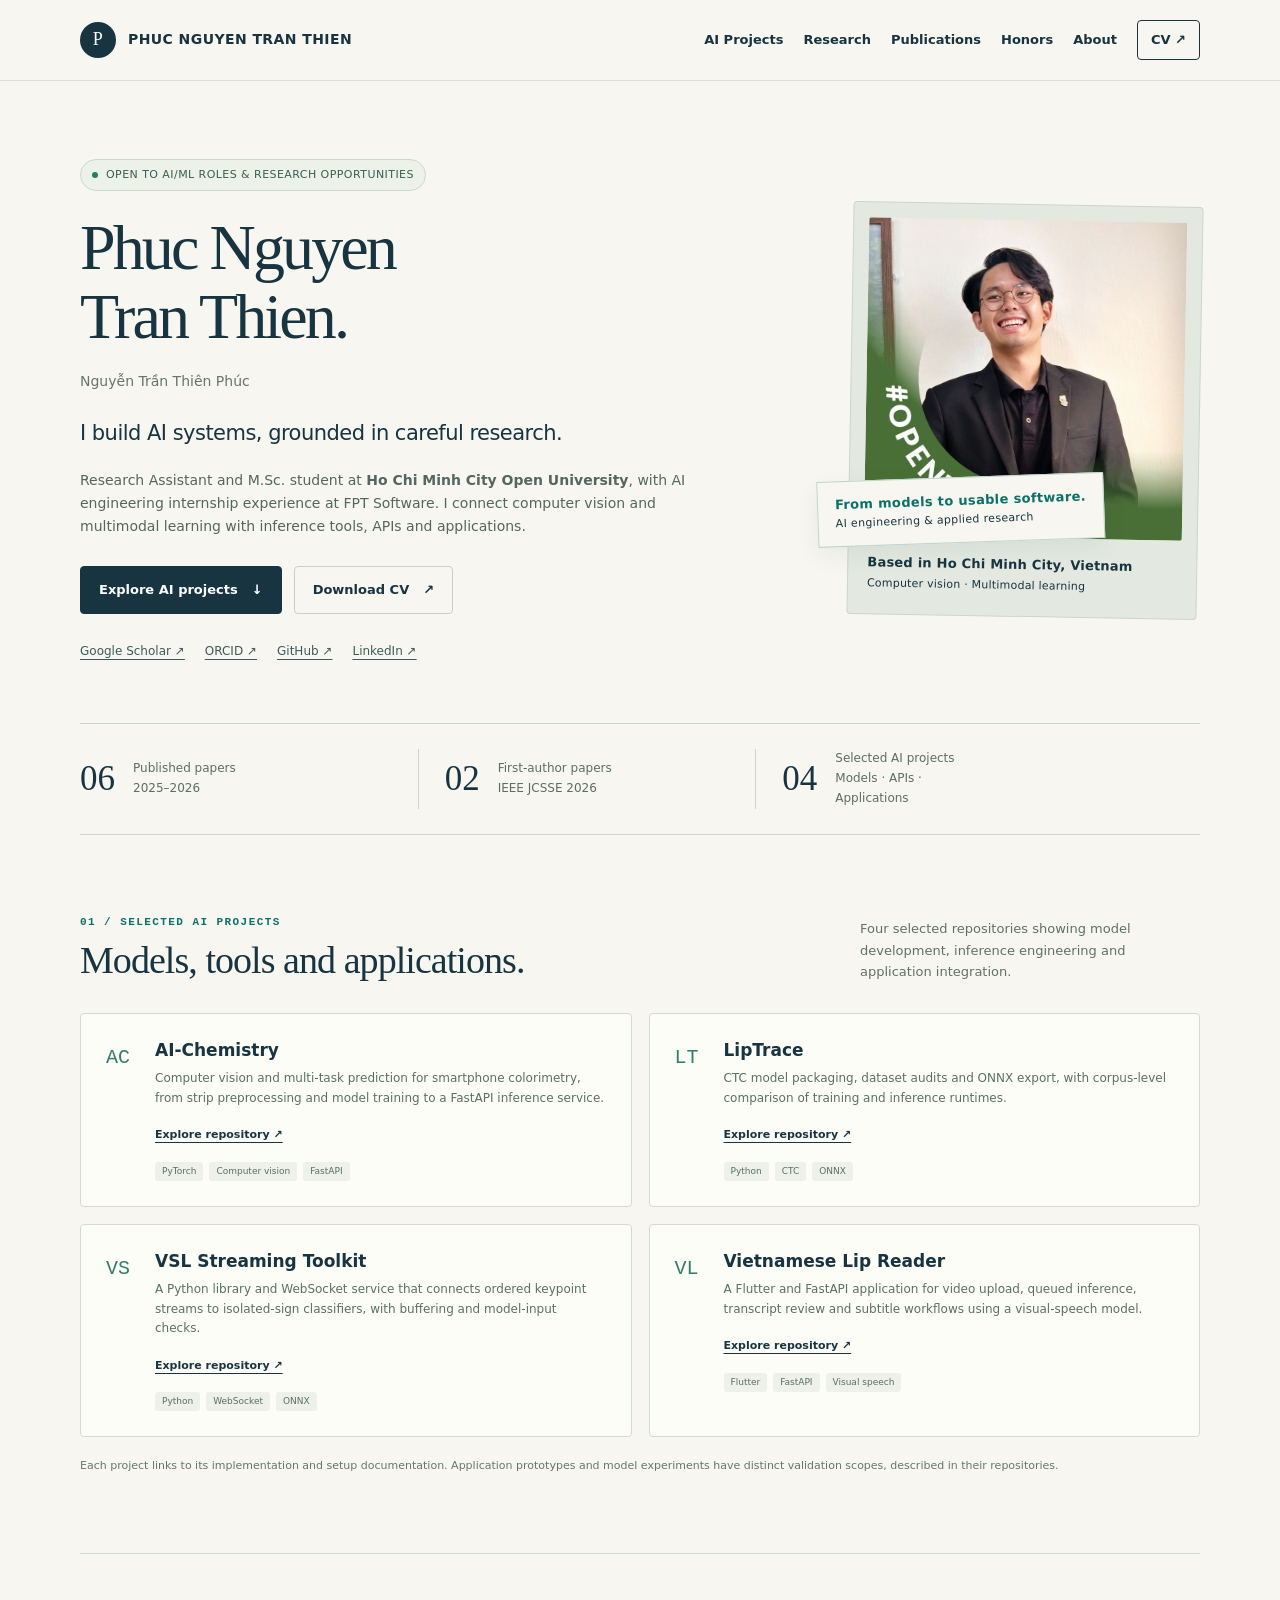
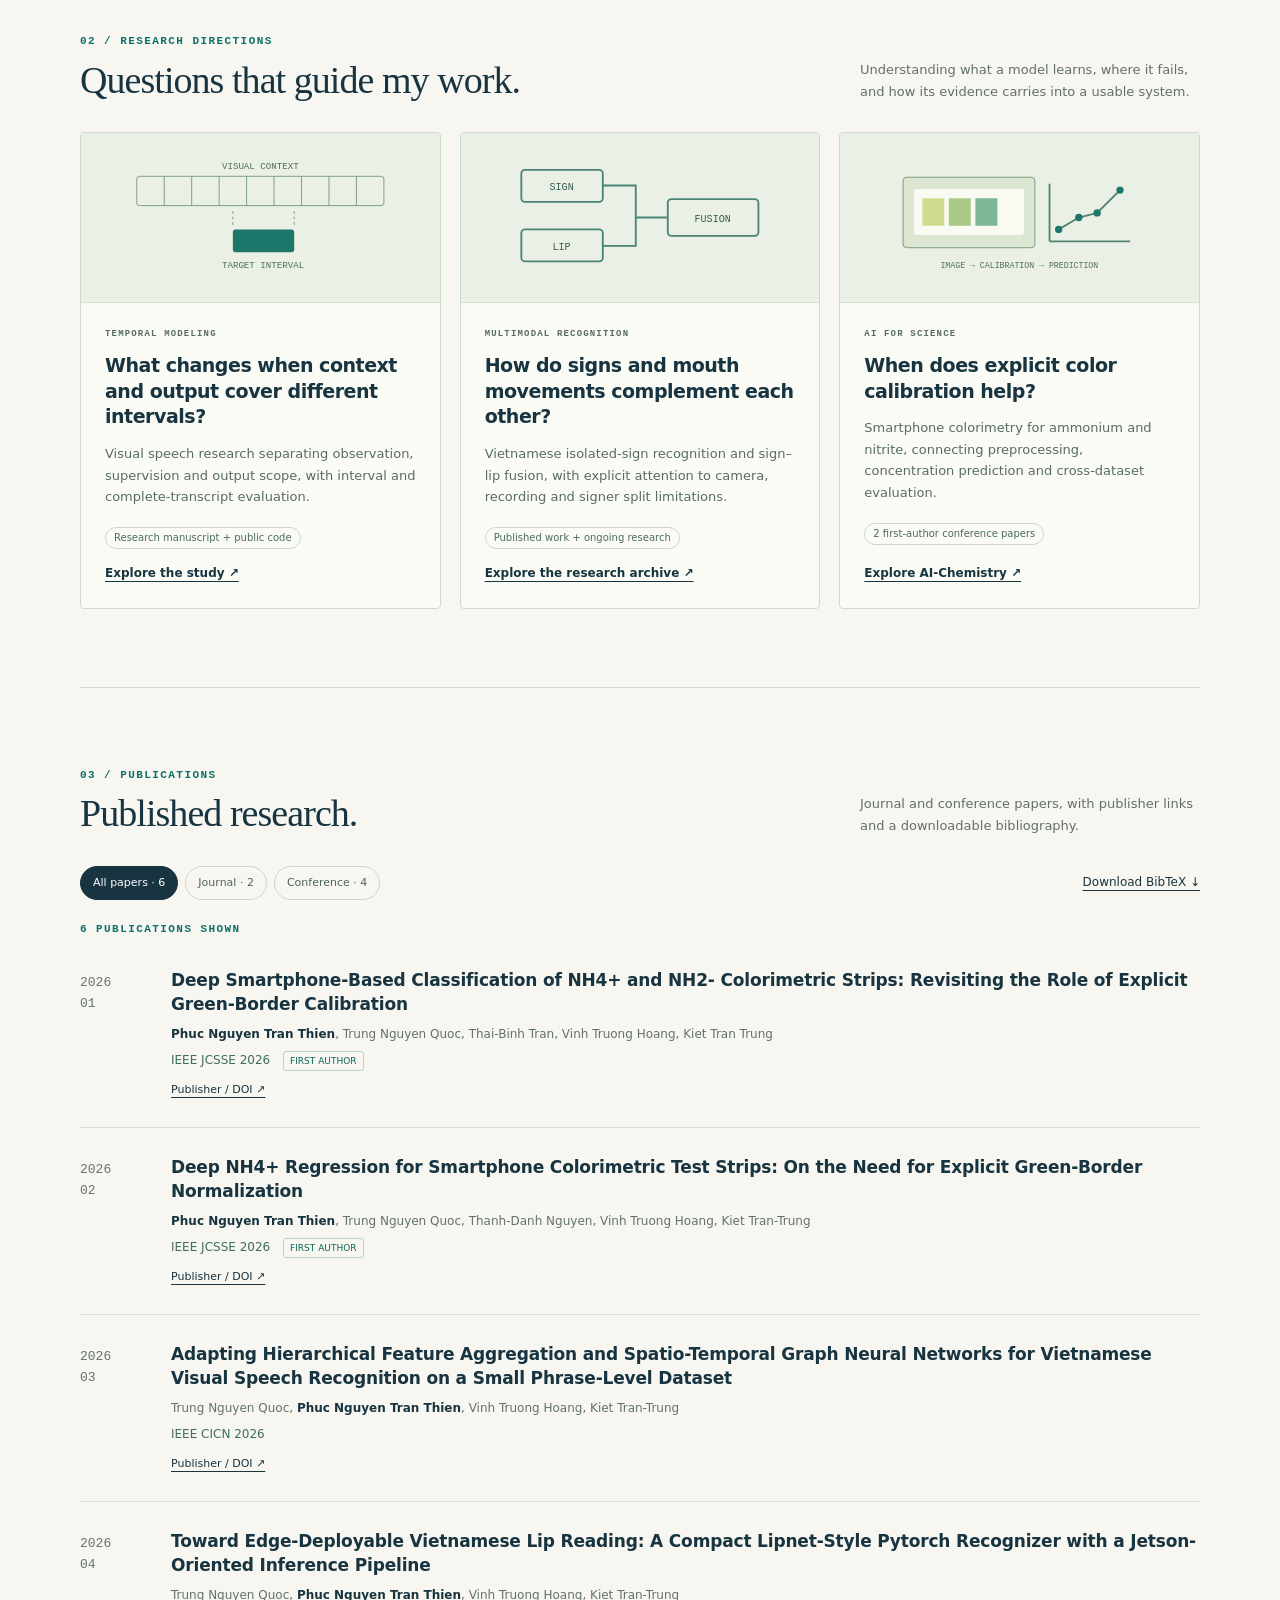
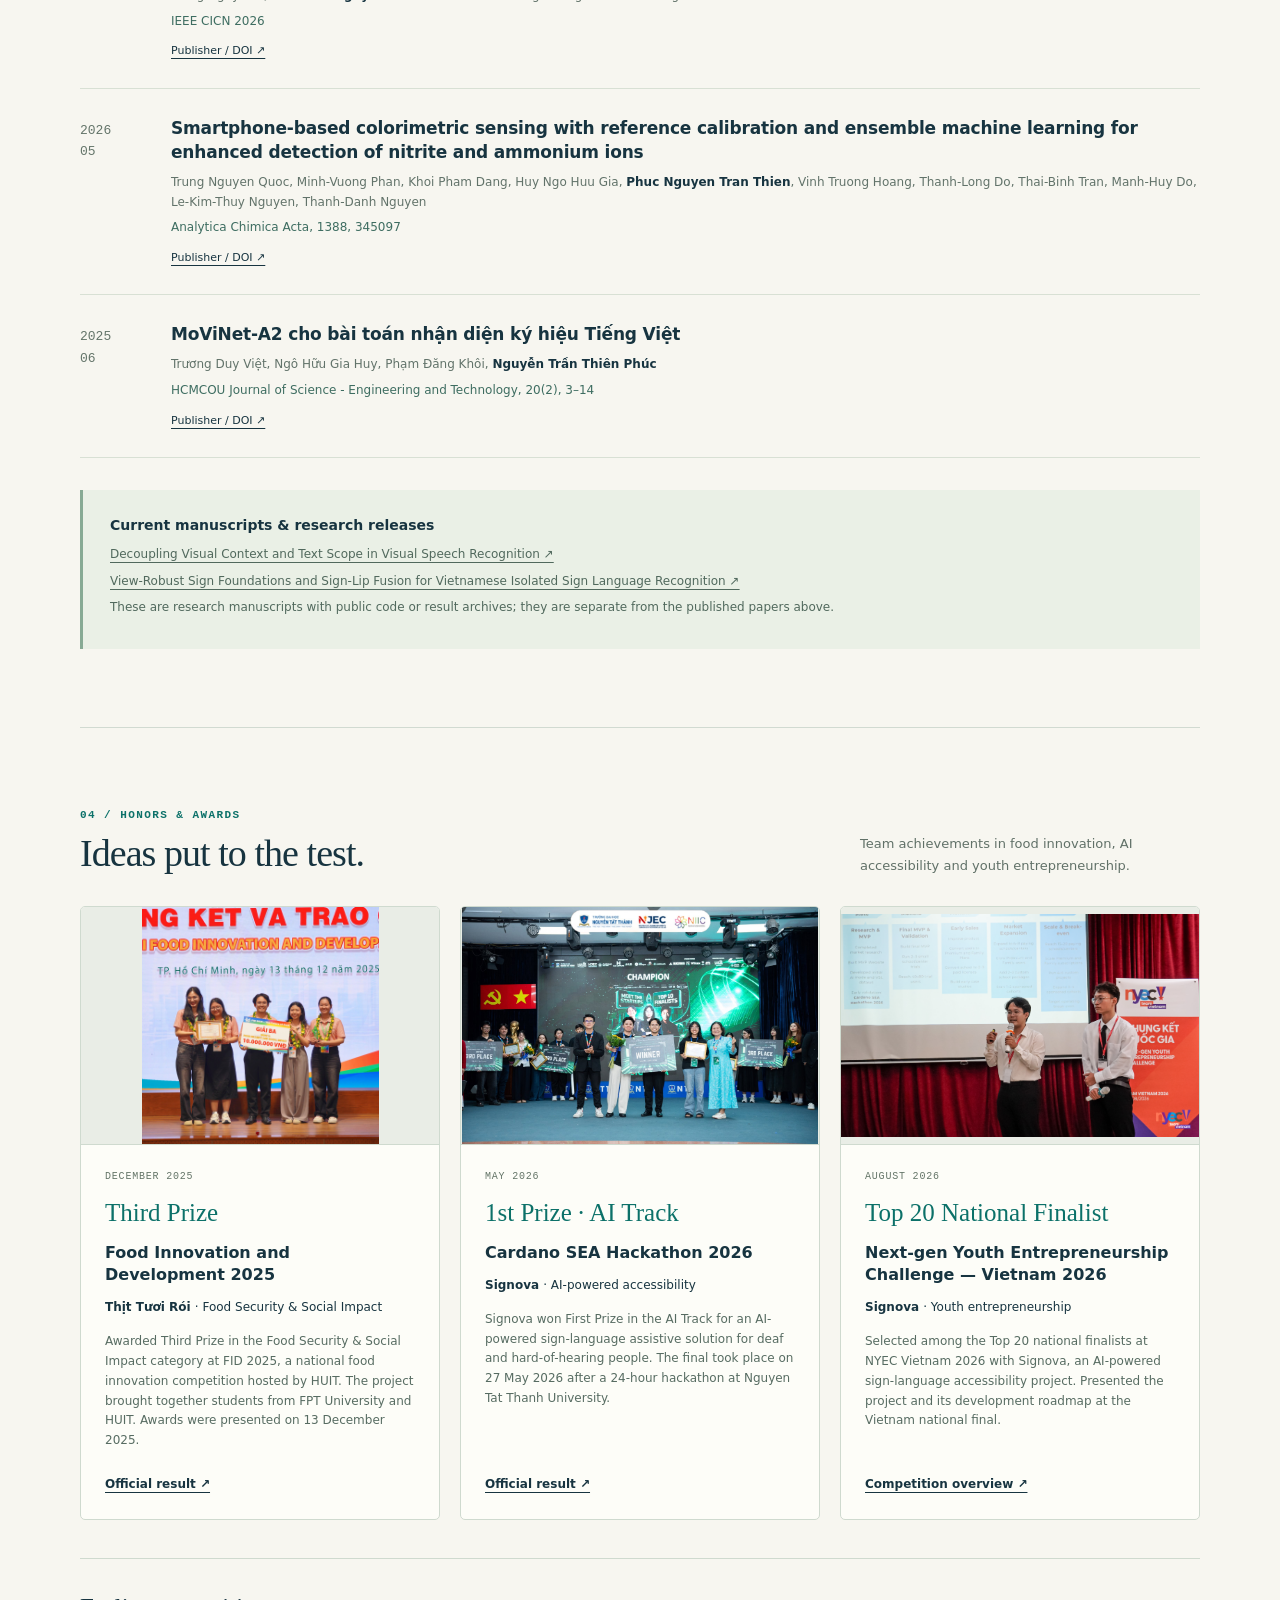
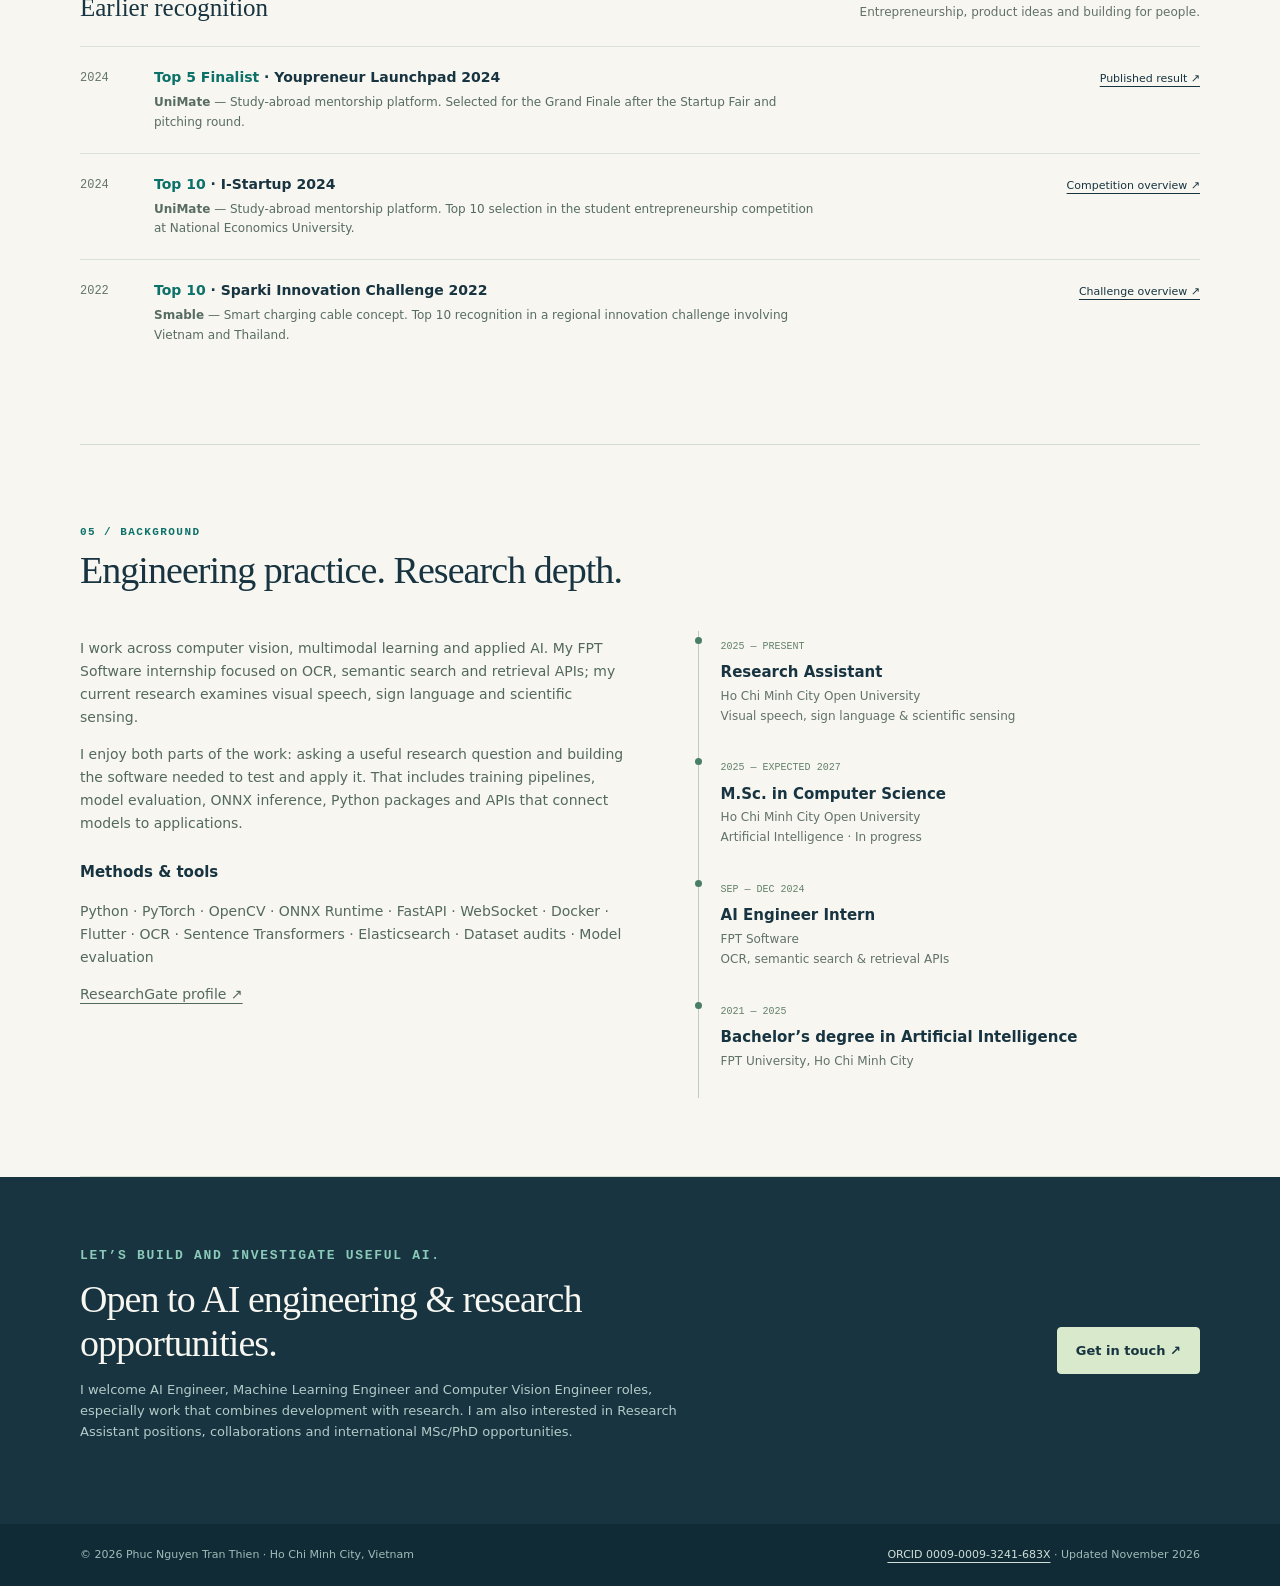
==== commit 9bd59dc0: "Add selected earlier honors with project context and source links" ====
--- a/index.html
+++ b/index.html
@@ -4,7 +4,7 @@
 <meta name="description" content="Phuc Nguyen Tran Thien — AI engineering with a strong research foundation. Computer vision, multimodal learning, model inference and application APIs. Selected projects, publications and CV.">
 <meta name="theme-color" content="#173440"><link rel="canonical" href="https://ntthienphuc.github.io/">
 <meta property="og:type" content="website"><meta property="og:title" content="Phuc Nguyen Tran Thien | AI Engineering & Research"><meta property="og:description" content="AI engineering, computer vision and multimodal research. Explore selected AI projects, publications and experience."><meta property="og:url" content="https://ntthienphuc.github.io/"><meta property="og:image" content="https://ntthienphuc.github.io/assets/social-card.png"><meta name="twitter:card" content="summary_large_image">
-<link rel="icon" href="assets/favicon.svg" type="image/svg+xml"><link rel="stylesheet" href="styles.css"><script src="script.js" defer></script>
+<link rel="icon" href="assets/favicon.svg" type="image/svg+xml"><link rel="stylesheet" href="styles.css?v=20261104-earlier-honors"><script src="script.js" defer></script>
 <script type="application/ld+json">{"@context": "https://schema.org", "@type": "Person", "name": "Phuc Nguyen Tran Thien", "alternateName": "Nguyễn Trần Thiên Phúc", "url": "https://ntthienphuc.github.io/", "jobTitle": "Research Assistant", "affiliation": {"@type": "CollegeOrUniversity", "name": "Ho Chi Minh City Open University"}, "sameAs": ["https://orcid.org/0009-0009-3241-683X", "https://scholar.google.com/citations?user=BSuBLjsAAAAJ", "https://github.com/ntthienphuc", "https://www.linkedin.com/in/thienphuc12339/"]}</script></head>
 <body><a class="skip-link" href="#main">Skip to content</a>
 <header class="topbar"><nav class="wrap nav" aria-label="Main navigation"><a class="wordmark" href="#main"><span class="monogram">P</span>PHUC NGUYEN TRAN THIEN</a><div class="nav-links"><a href="#software">AI Projects</a><a href="#research">Research</a><a href="#publications">Publications</a><a href="#honors">Honors</a><a href="#about">About</a><a class="cv-link" href="assets/research-cv.pdf">CV ↗</a></div></nav></header>
@@ -18,7 +18,7 @@
 <section class="section" id="publications"><div class="section-head"><div><p class="eyebrow">03 / Publications</p><h2>Published research.</h2></div><p class="section-note">Journal and conference papers, with publisher links and a downloadable bibliography.</p></div><div class="paper-tools"><div class="filters" role="group" aria-label="Filter publications"><button class="filter" data-filter="all" aria-pressed="true">All papers · 6</button><button class="filter" data-filter="journal" aria-pressed="false">Journal · 2</button><button class="filter" data-filter="conference" aria-pressed="false">Conference · 4</button></div><a class="bib-link" href="assets/publications.bib" download>Download BibTeX ↓</a></div><span id="publication-count" class="eyebrow" aria-live="polite">6 publications shown</span><article class="paper" data-kind="conference"><div class="paper-number">2026<br/>01</div><div><h3><a href="https://doi.org/10.1109/jcsse68839.2026.11597064">Deep Smartphone-Based Classification of NH4+ and NH2- Colorimetric Strips: Revisiting the Role of Explicit Green-Border Calibration</a></h3><p class="authors"><strong>Phuc Nguyen Tran Thien</strong>, Trung Nguyen Quoc, Thai-Binh Tran, Vinh Truong Hoang, Kiet Tran Trung</p><p class="venue">IEEE JCSSE 2026 <span class="paper-tag">FIRST AUTHOR</span></p><div class="paper-links"><a href="https://doi.org/10.1109/jcsse68839.2026.11597064">Publisher / DOI ↗</a></div></div></article><article class="paper" data-kind="conference"><div class="paper-number">2026<br/>02</div><div><h3><a href="https://doi.org/10.1109/jcsse68839.2026.11597039">Deep NH4+ Regression for Smartphone Colorimetric Test Strips: On the Need for Explicit Green-Border Normalization</a></h3><p class="authors"><strong>Phuc Nguyen Tran Thien</strong>, Trung Nguyen Quoc, Thanh-Danh Nguyen, Vinh Truong Hoang, Kiet Tran-Trung</p><p class="venue">IEEE JCSSE 2026 <span class="paper-tag">FIRST AUTHOR</span></p><div class="paper-links"><a href="https://doi.org/10.1109/jcsse68839.2026.11597039">Publisher / DOI ↗</a></div></div></article><article class="paper" data-kind="conference"><div class="paper-number">2026<br/>03</div><div><h3><a href="https://doi.org/10.1109/cicn70047.2026.11594397">Adapting Hierarchical Feature Aggregation and Spatio-Temporal Graph Neural Networks for Vietnamese Visual Speech Recognition on a Small Phrase-Level Dataset</a></h3><p class="authors">Trung Nguyen Quoc, <strong>Phuc Nguyen Tran Thien</strong>, Vinh Truong Hoang, Kiet Tran-Trung</p><p class="venue">IEEE CICN 2026 </p><div class="paper-links"><a href="https://doi.org/10.1109/cicn70047.2026.11594397">Publisher / DOI ↗</a></div></div></article><article class="paper" data-kind="conference"><div class="paper-number">2026<br/>04</div><div><h3><a href="https://doi.org/10.1109/cicn70047.2026.11594266">Toward Edge-Deployable Vietnamese Lip Reading: A Compact Lipnet-Style Pytorch Recognizer with a Jetson-Oriented Inference Pipeline</a></h3><p class="authors">Trung Nguyen Quoc, <strong>Phuc Nguyen Tran Thien</strong>, Vinh Truong Hoang, Kiet Tran-Trung</p><p class="venue">IEEE CICN 2026 </p><div class="paper-links"><a href="https://doi.org/10.1109/cicn70047.2026.11594266">Publisher / DOI ↗</a></div></div></article><article class="paper" data-kind="journal"><div class="paper-number">2026<br/>05</div><div><h3><a href="https://doi.org/10.1016/j.aca.2026.345097">Smartphone-based colorimetric sensing with reference calibration and ensemble machine learning for enhanced detection of nitrite and ammonium ions</a></h3><p class="authors">Trung Nguyen Quoc, Minh-Vuong Phan, Khoi Pham Dang, Huy Ngo Huu Gia, <strong>Phuc Nguyen Tran Thien</strong>, Vinh Truong Hoang, Thanh-Long Do, Thai-Binh Tran, Manh-Huy Do, Le-Kim-Thuy Nguyen, Thanh-Danh Nguyen</p><p class="venue">Analytica Chimica Acta, 1388, 345097 </p><div class="paper-links"><a href="https://doi.org/10.1016/j.aca.2026.345097">Publisher / DOI ↗</a></div></div></article><article class="paper" data-kind="journal"><div class="paper-number">2025<br/>06</div><div><h3><a href="https://doi.org/10.46223/hcmcoujs.tech.vi.20.2.4201.2025">MoViNet-A2 cho bài toán nhận diện ký hiệu Tiếng Việt</a></h3><p class="authors">Trương Duy Việt, Ngô Hữu Gia Huy, Phạm Đăng Khôi, <strong>Nguyễn Trần Thiên Phúc</strong></p><p class="venue">HCMCOU Journal of Science - Engineering and Technology, 20(2), 3–14 </p><div class="paper-links"><a href="https://doi.org/10.46223/hcmcoujs.tech.vi.20.2.4201.2025">Publisher / DOI ↗</a></div></div></article>
 <div class="in-progress"><h3>Current manuscripts & research releases</h3><p><a href="https://github.com/ntthienphuc/visual-context-text-scope-vsr">Decoupling Visual Context and Text Scope in Visual Speech Recognition ↗</a></p><p><a href="https://github.com/ntthienphuc/multimodal-sign-lip">View-Robust Sign Foundations and Sign-Lip Fusion for Vietnamese Isolated Sign Language Recognition ↗</a></p><p>These are research manuscripts with public code or result archives; they are separate from the published papers above.</p></div></section>
 
-<section class="section" id="honors"><div class="section-head"><div><p class="eyebrow">04 / Honors &amp; Awards</p><h2>Ideas put to the test.</h2></div><p class="section-note">Team achievements in food innovation, AI accessibility and youth entrepreneurship.</p></div><div class="awards-grid"><article class="award-card" id="fid-2025"><a class="award-photo" href="assets/awards/fid-2025.jpg" aria-label="View full photograph: Food Innovation and Development 2025"><img src="assets/awards/fid-2025.jpg" width="2048" height="2048" alt="Thịt Tươi Rói team receiving Third Prize in the Food Security and Social Impact category at FID 2025." loading="lazy"></a><div class="award-body"><p class="award-date">December 2025</p><p class="award-rank">Third Prize</p><h3>Food Innovation and Development 2025</h3><p class="award-project">Thịt Tươi Rói <span>· Food Security &amp; Social Impact</span></p><p class="award-description">Awarded Third Prize in the Food Security &amp; Social Impact category at FID 2025, a national food innovation competition hosted by HUIT. The project brought together students from FPT University and HUIT. Awards were presented on 13 December 2025.</p><a class="text-link" href="https://ts.huit.edu.vn/thong-bao/fid-2025-khep-lai-voi-300-trieu-dong-giai-thuong-ton-vinh-su-sang-tao-trong-linh-vuc-thuc-pham">Official result ↗</a></div></article><article class="award-card" id="cardano-2026"><a class="award-photo" href="assets/awards/cardano-2026.jpg" aria-label="View full photograph: Cardano SEA Hackathon 2026"><img src="assets/awards/cardano-2026.jpg" width="2048" height="1366" alt="Signova receiving the First Prize award in the AI Track at Cardano SEA Hackathon 2026." loading="lazy"></a><div class="award-body"><p class="award-date">May 2026</p><p class="award-rank">1st Prize · AI Track</p><h3>Cardano SEA Hackathon 2026</h3><p class="award-project">Signova <span>· AI-powered accessibility</span></p><p class="award-description">Signova won First Prize in the AI Track for an AI-powered sign-language assistive solution for deaf and hard-of-hearing people. The final took place on 27 May 2026 after a 24-hour hackathon at Nguyen Tat Thanh University.</p><a class="text-link" href="https://ntt.edu.vn/hon-500-y-tuong-24-gio-hackathon-va-cuoc-tim-kiem-nhung-nha-kien-tao-cong-nghe-tre/">Official result ↗</a></div></article><article class="award-card" id="nyec-2026"><a class="award-photo" href="assets/awards/nyec-2026.jpg" aria-label="View full photograph: Next-gen Youth Entrepreneurship Challenge — Vietnam 2026"><img src="assets/awards/nyec-2026.jpg" width="3735" height="2334" alt="Signova presentation at the NYEC Vietnam 2026 national final." loading="lazy"></a><div class="award-body"><p class="award-date">August 2026</p><p class="award-rank">Top 20 National Finalist</p><h3>Next-gen Youth Entrepreneurship Challenge — Vietnam 2026</h3><p class="award-project">Signova <span>· Youth entrepreneurship</span></p><p class="award-description">Selected among the Top 20 national finalists at NYEC Vietnam 2026 with Signova, an AI-powered sign-language accessibility project. Presented the project and its development roadmap at the Vietnam national final.</p><a class="text-link" href="https://www.theglobalcitizeneducation.com/vn/event/nyec-vietnam-2026">Competition overview ↗</a></div></article></div></section>
+<section class="section" id="honors"><div class="section-head"><div><p class="eyebrow">04 / Honors &amp; Awards</p><h2>Ideas put to the test.</h2></div><p class="section-note">Team achievements in food innovation, AI accessibility and youth entrepreneurship.</p></div><div class="awards-grid"><article class="award-card" id="fid-2025"><a class="award-photo" href="assets/awards/fid-2025.jpg" aria-label="View full photograph: Food Innovation and Development 2025"><img src="assets/awards/fid-2025.jpg" width="2048" height="2048" alt="Thịt Tươi Rói team receiving Third Prize in the Food Security and Social Impact category at FID 2025." loading="lazy"></a><div class="award-body"><p class="award-date">December 2025</p><p class="award-rank">Third Prize</p><h3>Food Innovation and Development 2025</h3><p class="award-project">Thịt Tươi Rói <span>· Food Security &amp; Social Impact</span></p><p class="award-description">Awarded Third Prize in the Food Security &amp; Social Impact category at FID 2025, a national food innovation competition hosted by HUIT. The project brought together students from FPT University and HUIT. Awards were presented on 13 December 2025.</p><a class="text-link" href="https://ts.huit.edu.vn/thong-bao/fid-2025-khep-lai-voi-300-trieu-dong-giai-thuong-ton-vinh-su-sang-tao-trong-linh-vuc-thuc-pham">Official result ↗</a></div></article><article class="award-card" id="cardano-2026"><a class="award-photo" href="assets/awards/cardano-2026.jpg" aria-label="View full photograph: Cardano SEA Hackathon 2026"><img src="assets/awards/cardano-2026.jpg" width="2048" height="1366" alt="Signova receiving the First Prize award in the AI Track at Cardano SEA Hackathon 2026." loading="lazy"></a><div class="award-body"><p class="award-date">May 2026</p><p class="award-rank">1st Prize · AI Track</p><h3>Cardano SEA Hackathon 2026</h3><p class="award-project">Signova <span>· AI-powered accessibility</span></p><p class="award-description">Signova won First Prize in the AI Track for an AI-powered sign-language assistive solution for deaf and hard-of-hearing people. The final took place on 27 May 2026 after a 24-hour hackathon at Nguyen Tat Thanh University.</p><a class="text-link" href="https://ntt.edu.vn/hon-500-y-tuong-24-gio-hackathon-va-cuoc-tim-kiem-nhung-nha-kien-tao-cong-nghe-tre/">Official result ↗</a></div></article><article class="award-card" id="nyec-2026"><a class="award-photo" href="assets/awards/nyec-2026.jpg" aria-label="View full photograph: Next-gen Youth Entrepreneurship Challenge — Vietnam 2026"><img src="assets/awards/nyec-2026.jpg" width="3735" height="2334" alt="Signova presentation at the NYEC Vietnam 2026 national final." loading="lazy"></a><div class="award-body"><p class="award-date">August 2026</p><p class="award-rank">Top 20 National Finalist</p><h3>Next-gen Youth Entrepreneurship Challenge — Vietnam 2026</h3><p class="award-project">Signova <span>· Youth entrepreneurship</span></p><p class="award-description">Selected among the Top 20 national finalists at NYEC Vietnam 2026 with Signova, an AI-powered sign-language accessibility project. Presented the project and its development roadmap at the Vietnam national final.</p><a class="text-link" href="https://www.theglobalcitizeneducation.com/vn/event/nyec-vietnam-2026">Competition overview ↗</a></div></article></div><div class="earlier-honors" id="earlier-honors"><div class="earlier-honors-head"><h3>Earlier recognition</h3><p>Entrepreneurship, product ideas and building for people.</p></div><ol class="earlier-awards-list"><li class="earlier-award"><div class="earlier-award-year">2024</div><div class="earlier-award-copy"><h4>Top 5 Finalist <span>· Youpreneur Launchpad 2024</span></h4><p><strong>UniMate</strong> — Study-abroad mentorship platform. Selected for the Grand Finale after the Startup Fair and pitching round.</p></div><a href="https://khoinghiepvietnam.org/tin-tuc-su-kien/youpreneur-launchpad-2024-dam-me-khoi-nghiep-va-su-menh-xay-dung-thanh-pho-thong-minh-tai-dai-hoc-ngoai-thuong-ftu.html" class="earlier-award-source">Published result ↗</a></li><li class="earlier-award"><div class="earlier-award-year">2024</div><div class="earlier-award-copy"><h4>Top 10 <span>· I-Startup 2024</span></h4><p><strong>UniMate</strong> — Study-abroad mentorship platform. Top 10 selection in the student entrepreneurship competition at National Economics University.</p></div><a href="https://advertisingvietnam.com/article/i-startup-connect-day-2024-man-so-tai-hap-dan-cua-top-10-doi-thi-voi-10-du-an-xuat-sac-nhat-cuoc-thi-khoi-nghiep-i-startup-2024-p24352" class="earlier-award-source">Competition overview ↗</a></li><li class="earlier-award"><div class="earlier-award-year">2022</div><div class="earlier-award-copy"><h4>Top 10 <span>· Sparki Innovation Challenge 2022</span></h4><p><strong>Smable</strong> — Smart charging cable concept. Top 10 recognition in a regional innovation challenge involving Vietnam and Thailand.</p></div><a href="https://www.ruderfinnera.com/work/wildcats-sparki-innovation-challenge/" class="earlier-award-source">Challenge overview ↗</a></li></ol></div></section>
 <section class="section" id="about"><div class="section-head"><div><p class="eyebrow">05 / Background</p><h2>Engineering practice. Research depth.</h2></div></div><div class="about-grid"><div class="about-copy"><p>I work across computer vision, multimodal learning and applied AI. My FPT Software internship focused on OCR, semantic search and retrieval APIs; my current research examines visual speech, sign language and scientific sensing.</p><p>I enjoy both parts of the work: asking a useful research question and building the software needed to test and apply it. That includes training pipelines, model evaluation, ONNX inference, Python packages and APIs that connect models to applications.</p><h3>Methods & tools</h3><p>Python · PyTorch · OpenCV · ONNX Runtime · FastAPI · WebSocket · Docker · Flutter · OCR · Sentence Transformers · Elasticsearch · Dataset audits · Model evaluation</p><p><a href="https://www.researchgate.net/profile/Phuc-Nguyen-Tran-Thien">ResearchGate profile ↗</a></p></div><div class="timeline"><div class="timeline-item"><time>2025 — PRESENT</time><h3>Research Assistant</h3><p>Ho Chi Minh City Open University<br>Visual speech, sign language & scientific sensing</p></div><div class="timeline-item"><time>2025 — EXPECTED 2027</time><h3>M.Sc. in Computer Science</h3><p>Ho Chi Minh City Open University<br>Artificial Intelligence · In progress</p></div><div class="timeline-item"><time>SEP — DEC 2024</time><h3>AI Engineer Intern</h3><p>FPT Software<br>OCR, semantic search & retrieval APIs</p></div><div class="timeline-item"><time>2021 — 2025</time><h3>Bachelor’s degree in Artificial Intelligence</h3><p>FPT University, Ho Chi Minh City</p></div></div></div></section></div>
 <section class="contact" id="contact"><div class="wrap"><div><p class="eyebrow">Let’s build and investigate useful AI.</p><h2>Open to AI engineering & research opportunities.</h2><p>I welcome AI Engineer, Machine Learning Engineer and Computer Vision Engineer roles, especially work that combines development with research. I am also interested in Research Assistant positions, collaborations and international MSc/PhD opportunities.</p></div><a class="button" href="mailto:phucntt.258i@ou.edu.vn">Get in touch ↗</a></div></section></main>
 <footer class="footer"><div class="wrap"><span>© 2026 Phuc Nguyen Tran Thien · Ho Chi Minh City, Vietnam</span><span><a href="https://orcid.org/0009-0009-3241-683X">ORCID 0009-0009-3241-683X</a> · Updated November 2026</span></div></footer></body></html>
--- a/styles.css
+++ b/styles.css
@@ -4,3 +4,6 @@
 
 /* Honors and awards */
 .awards-grid{display:grid;grid-template-columns:repeat(3,minmax(0,1fr));gap:20px}.award-card{background:#fdfdf8;border:1px solid #cfdacf;border-radius:5px;overflow:hidden;display:flex;flex-direction:column}.award-photo{display:flex;align-items:center;justify-content:center;height:238px;background:#e9ede6;border-bottom:1px solid #cfdacf}.award-photo img{display:block;max-width:100%;width:100%;height:100%;object-fit:contain}.award-body{padding:24px;display:flex;flex-direction:column;flex:1}.award-date{margin:0 0 12px;font-family:ui-monospace,Consolas,monospace;font-size:10px;text-transform:uppercase;letter-spacing:.08em;color:#647568}.award-rank{font-family:Georgia,serif;font-size:25px;line-height:1.2;margin:0 0 14px;color:#0c7169}.award-body h3{font-size:16px;line-height:1.4;margin:0 0 12px}.award-project{font-size:12px;font-weight:650;margin:0 0 14px}.award-project span{font-weight:400}.award-description{font-size:12px;color:#576c62;margin:0 0 24px}.award-body .text-link{align-self:flex-start}.nav-links{gap:20px}@media(max-width:1000px){.nav-links{gap:13px}.wordmark{font-size:12px}.awards-grid{grid-template-columns:1fr}.award-card{display:grid;grid-template-columns:40% 1fr}.award-photo{height:100%;min-height:260px;border-bottom:0;border-right:1px solid #cfdacf}}@media(max-width:640px){.nav-links{gap:9px;font-size:9px}.award-card{display:flex}.award-photo{height:auto;min-height:0;aspect-ratio:4/3;border-right:0;border-bottom:1px solid #cfdacf}.award-body{padding:22px}.award-rank{font-size:25px}}@media print{.award-card{break-inside:avoid}.award-photo{height:180px}.awards-grid{display:block}.award-card{margin-bottom:15px}}
+
+/* Earlier recognition */
+.earlier-honors{margin-top:38px;border-top:1px solid #cfdacf;padding-top:28px}.earlier-honors-head{display:flex;align-items:baseline;justify-content:space-between;gap:20px;margin-bottom:18px}.earlier-honors h3{font-family:Georgia,serif;font-size:25px;font-weight:400;margin:0}.earlier-honors-head p{font-size:12px;color:#617168;margin:0}.earlier-awards-list{list-style:none;padding:0;margin:0}.earlier-award{display:grid;grid-template-columns:54px minmax(0,1fr) auto;align-items:start;gap:20px;padding:20px 0;border-top:1px solid #dbe2d7}.earlier-award-year{font-family:ui-monospace,Consolas,monospace;font-size:12px;color:#637469;padding-top:2px}.earlier-award-copy h4{font-size:14px;line-height:1.5;color:#0c7169;margin:0 0 5px}.earlier-award-copy h4 span{color:#173440;font-weight:600}.earlier-award-copy p{font-size:12px;color:#576c62;margin:0;max-width:670px}.earlier-award-source{font-size:11px;white-space:nowrap;margin-top:3px}@media(max-width:640px){.earlier-honors-head{display:block}.earlier-honors-head p{margin-top:8px}.earlier-award{grid-template-columns:40px minmax(0,1fr);gap:8px 12px}.earlier-award-source{grid-column:2;justify-self:start}.earlier-award-copy h4{font-size:13px}}
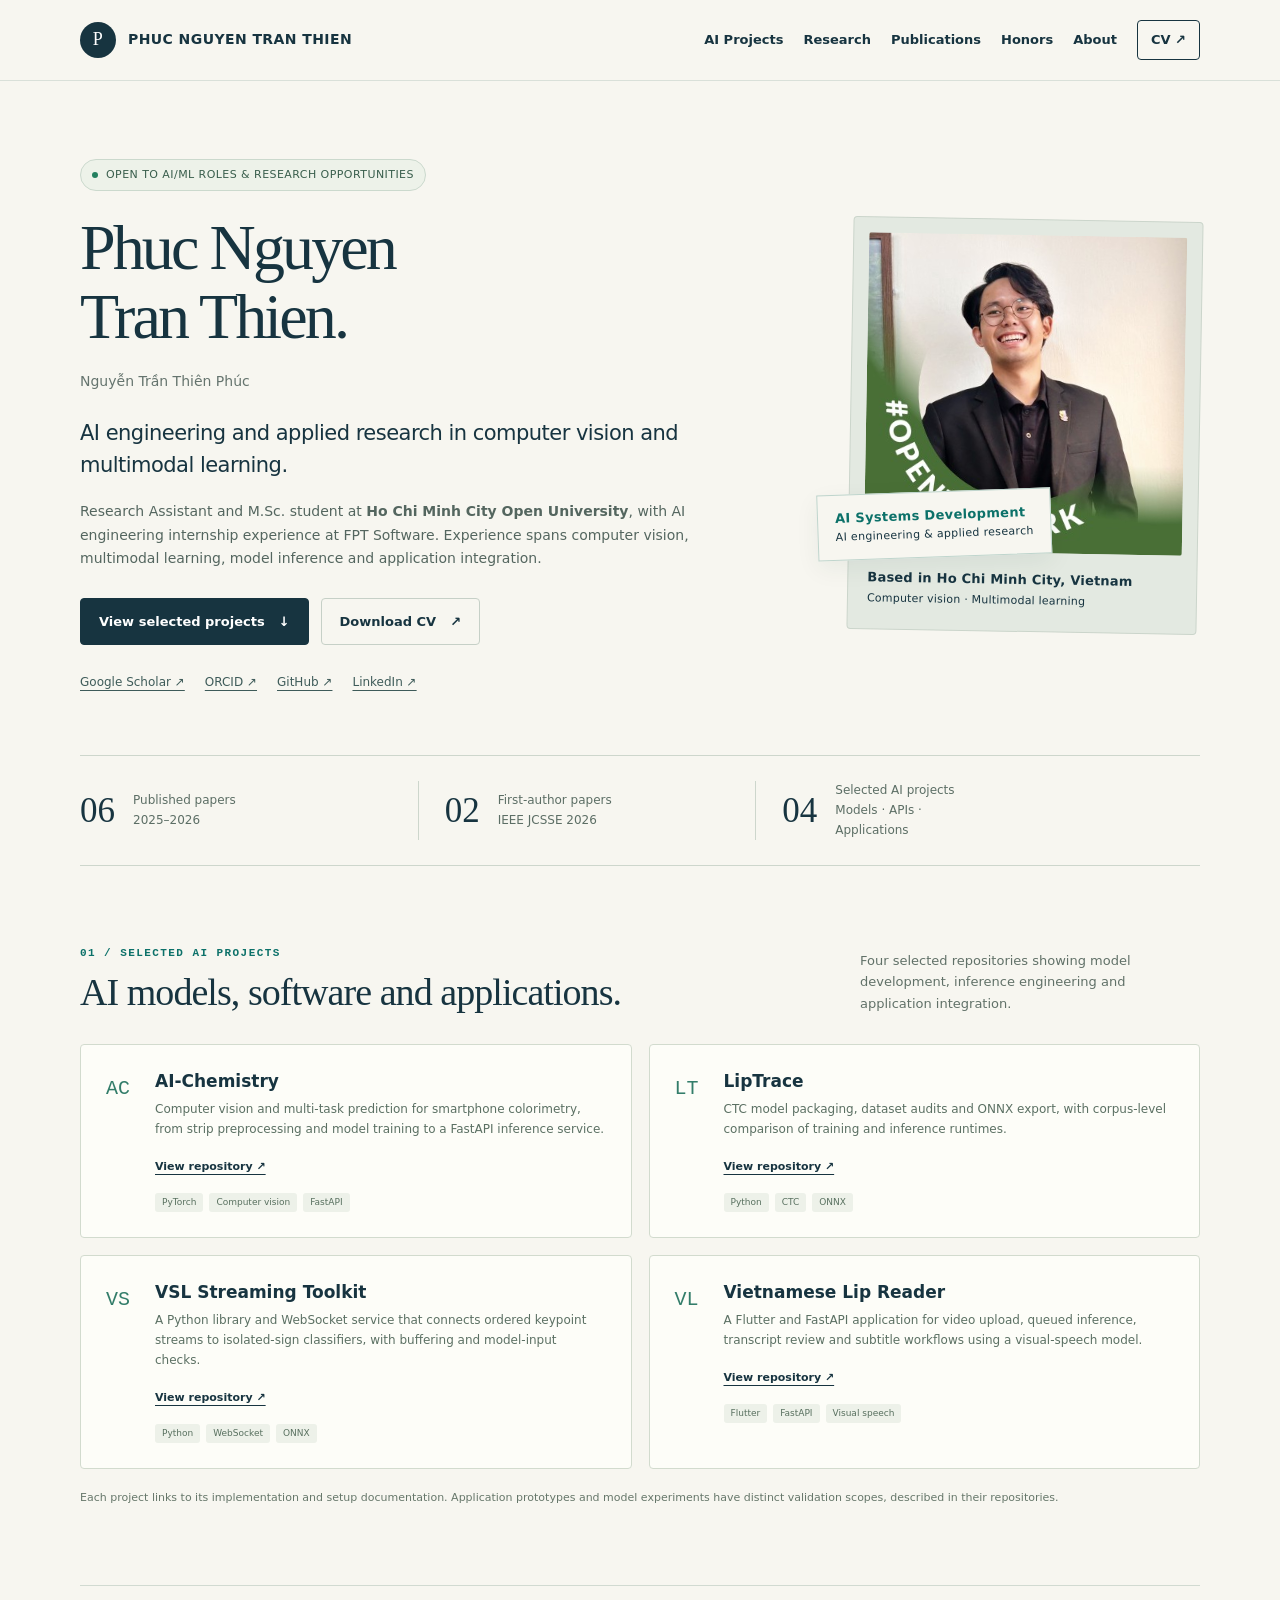
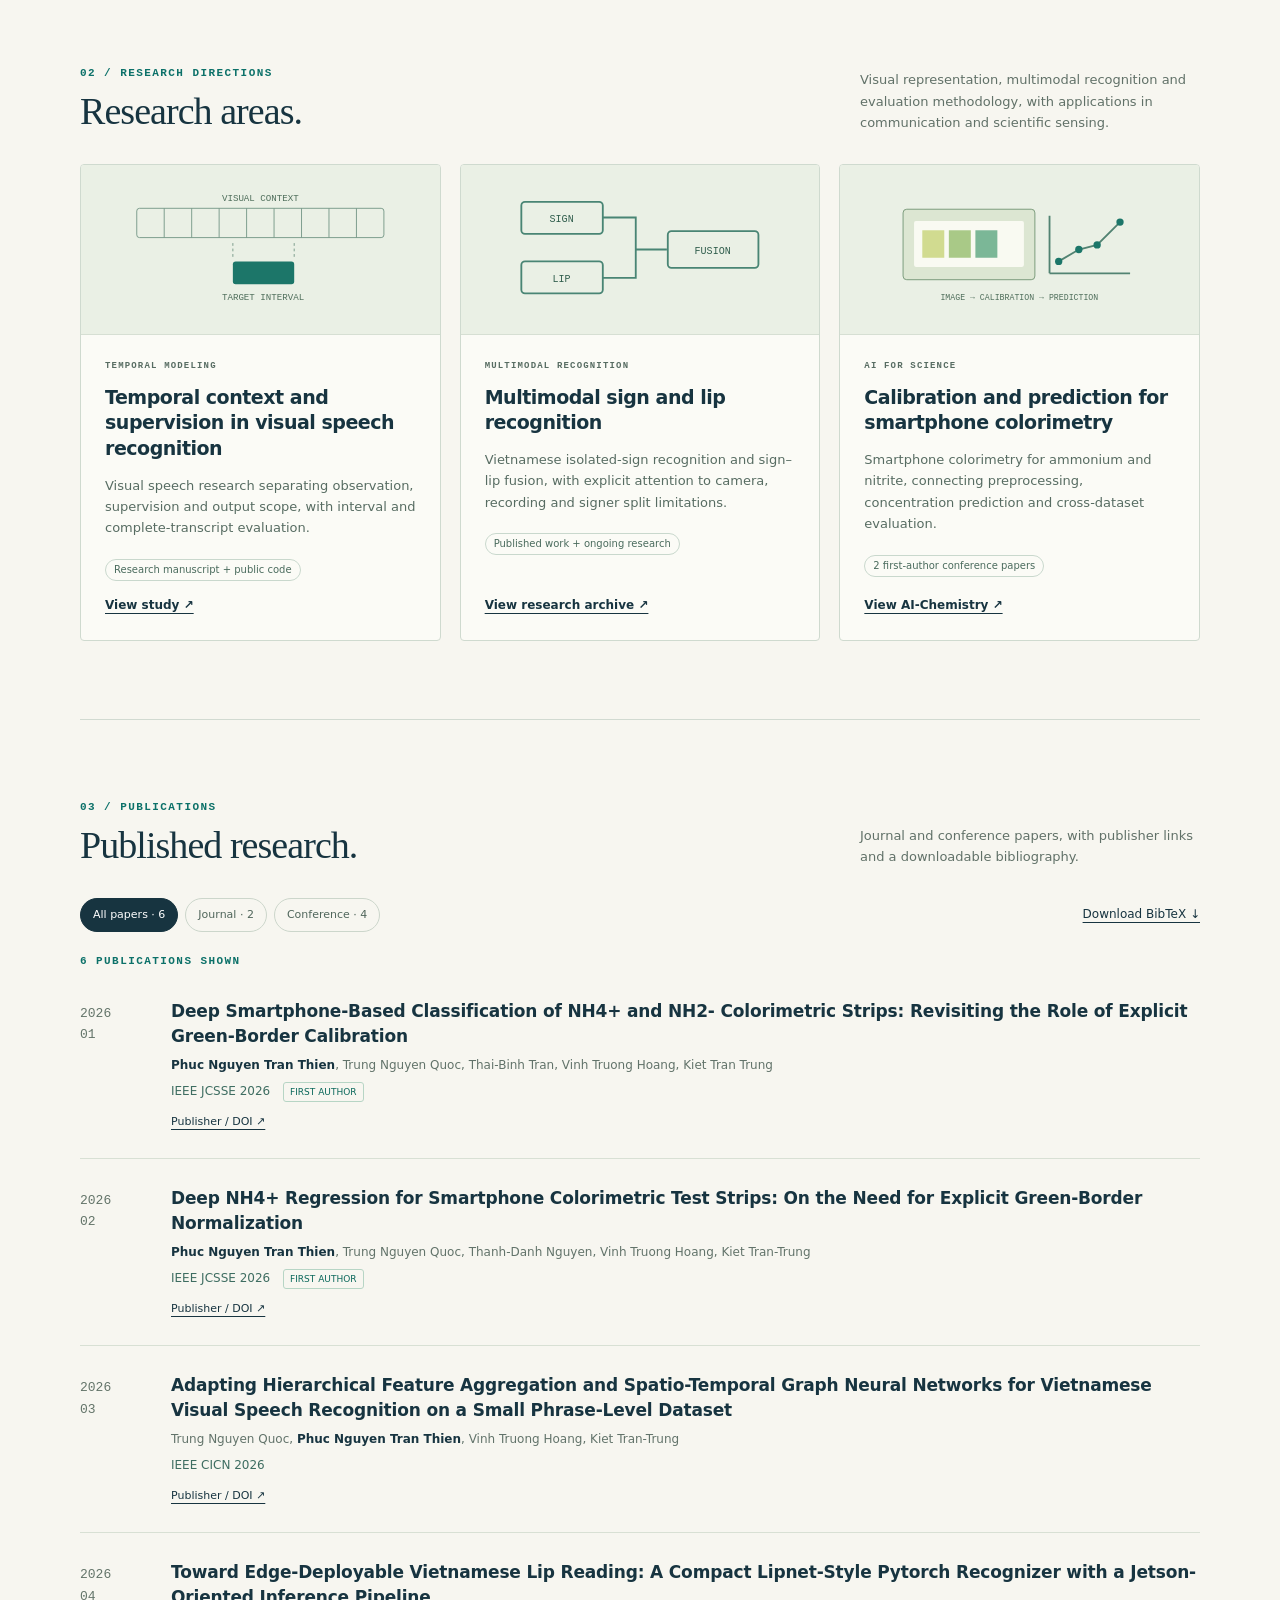
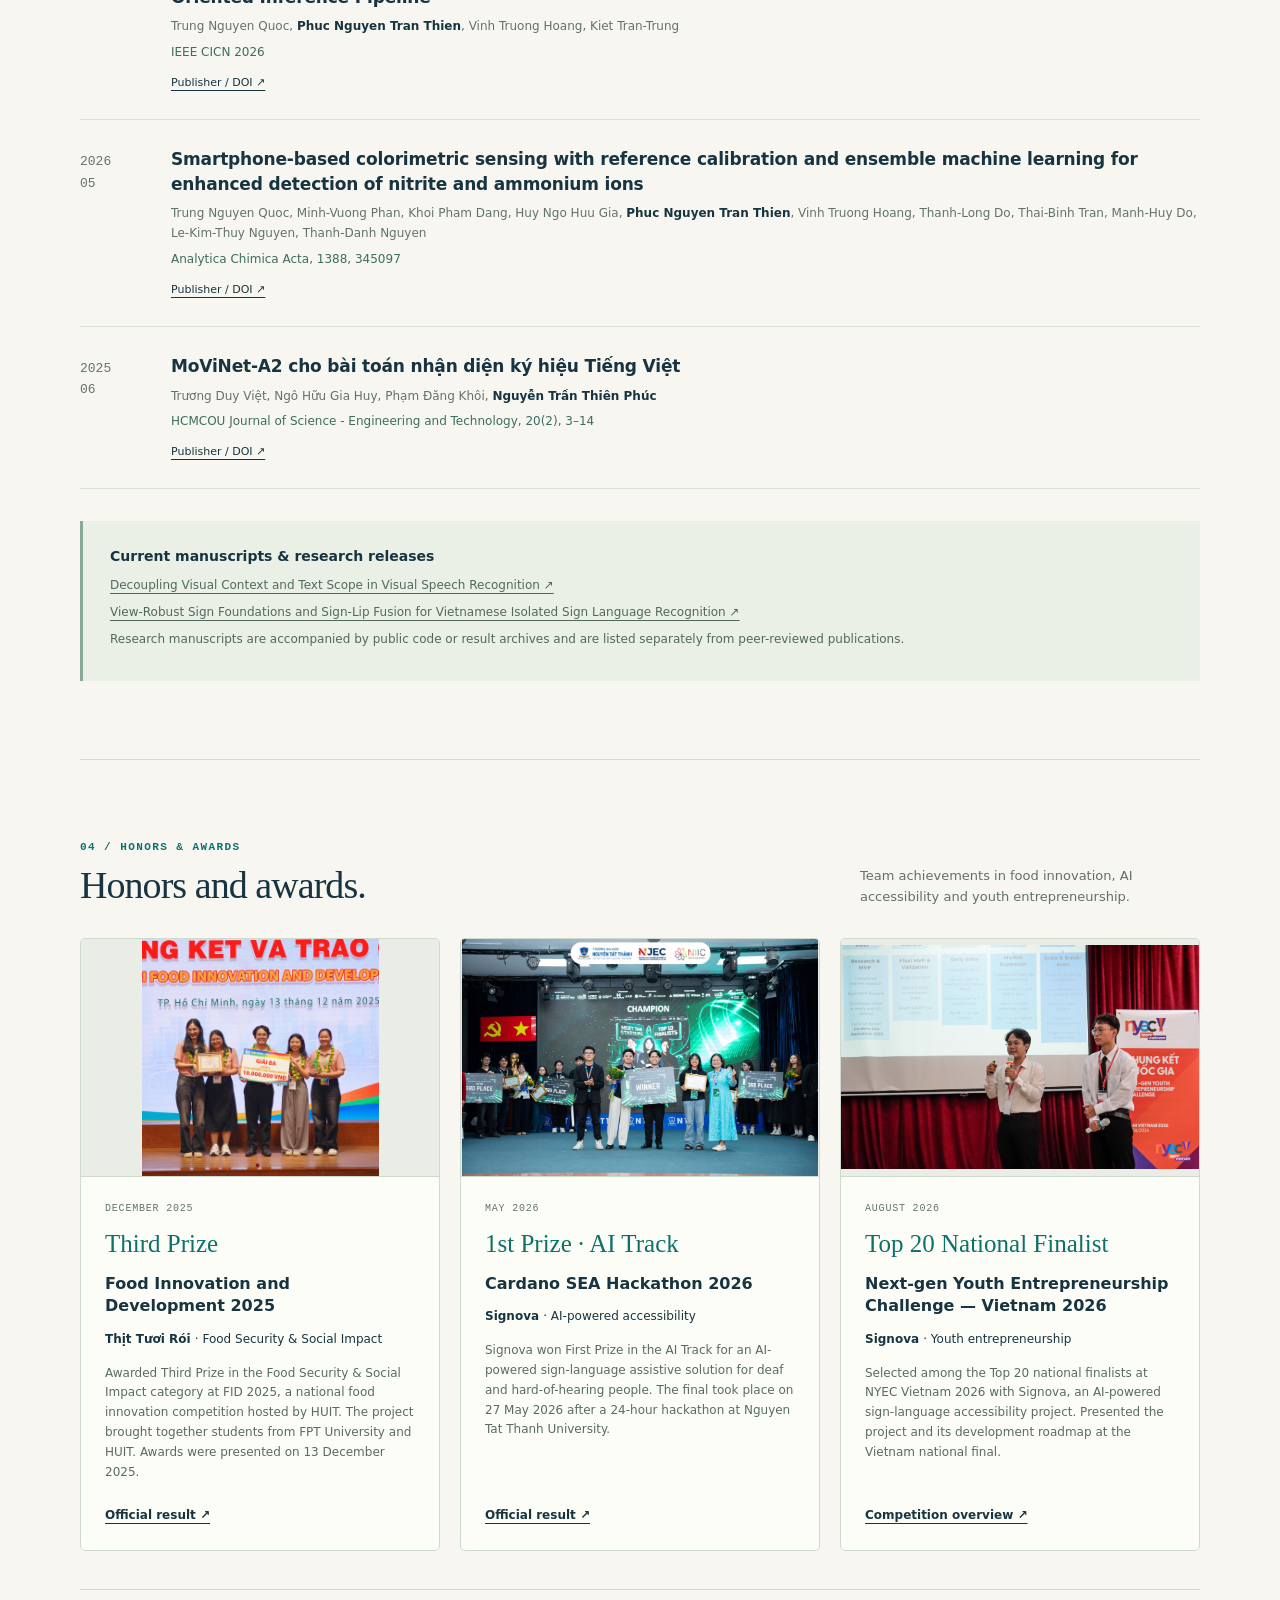
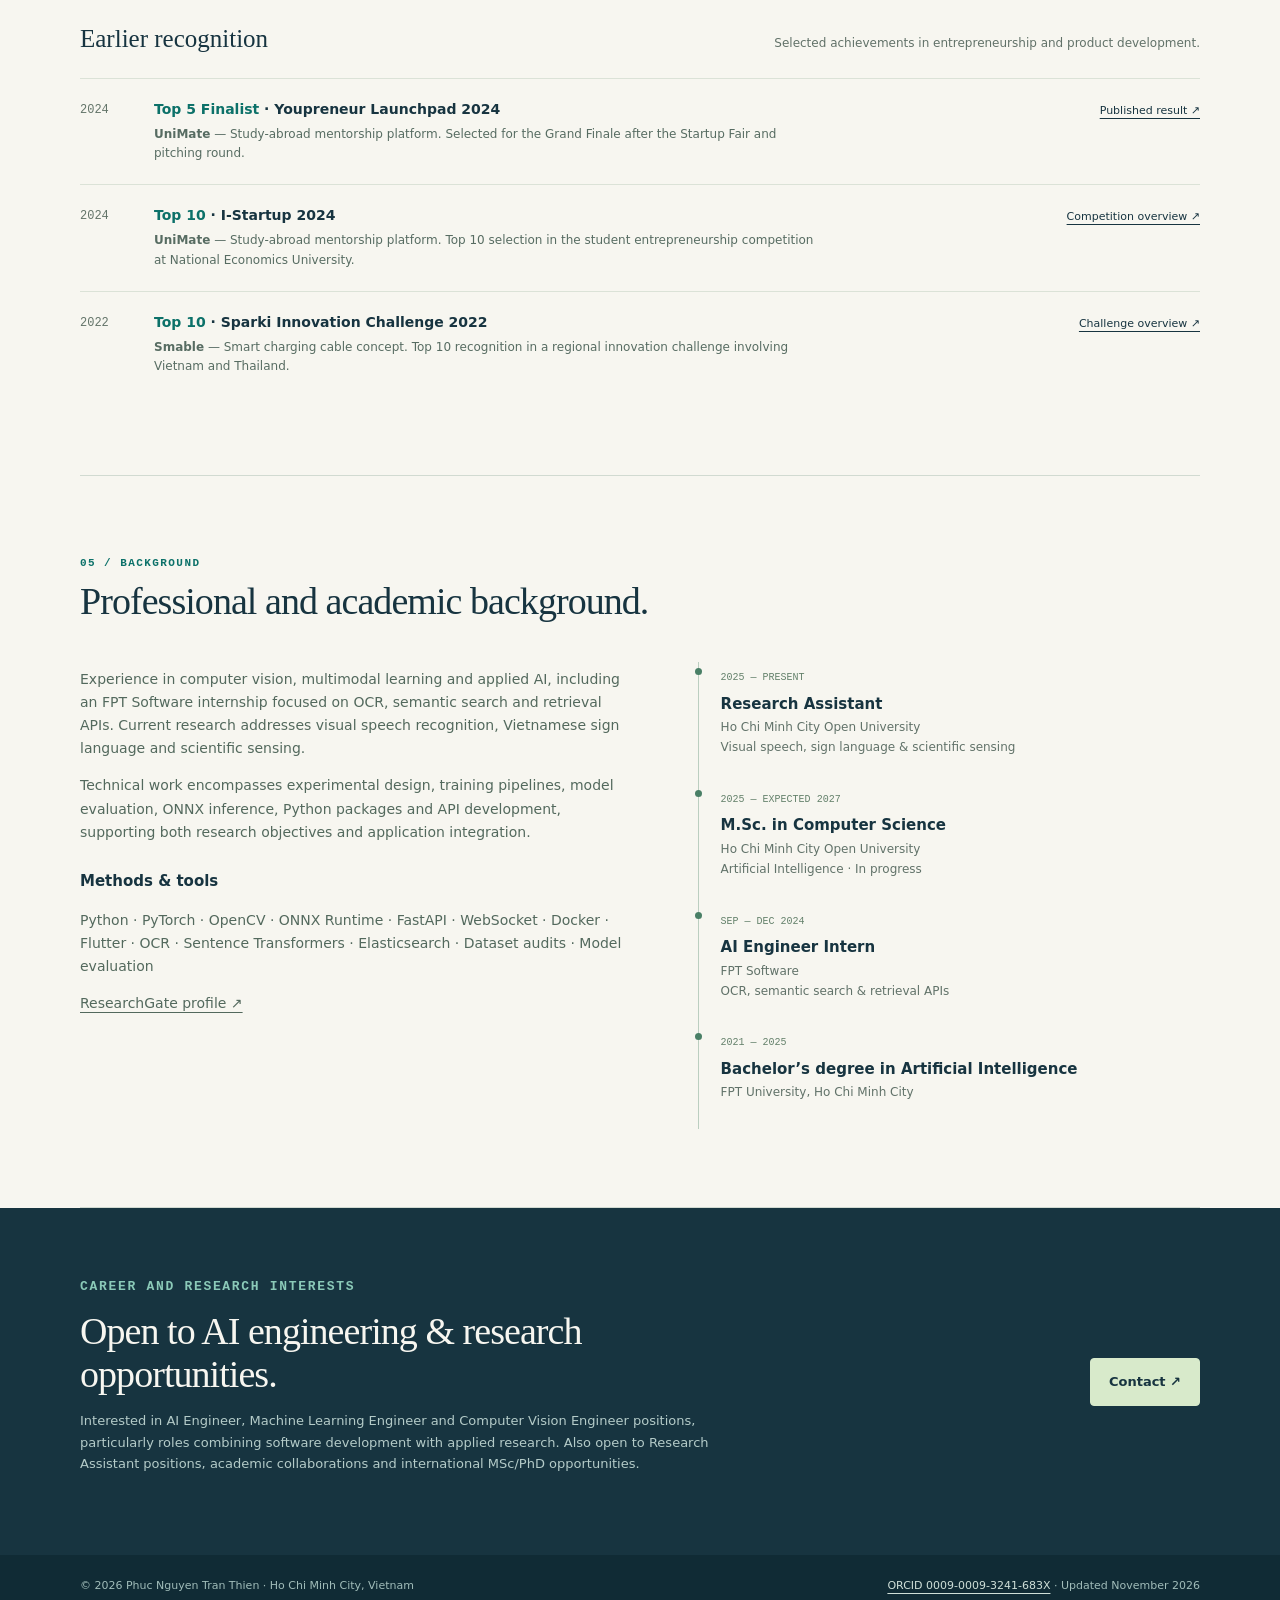
==== commit 1f7254e9: "Refine professional language across portfolio and CV" ====
--- a/index.html
+++ b/index.html
@@ -4,21 +4,21 @@
 <meta name="description" content="Phuc Nguyen Tran Thien — AI engineering with a strong research foundation. Computer vision, multimodal learning, model inference and application APIs. Selected projects, publications and CV.">
 <meta name="theme-color" content="#173440"><link rel="canonical" href="https://ntthienphuc.github.io/">
 <meta property="og:type" content="website"><meta property="og:title" content="Phuc Nguyen Tran Thien | AI Engineering & Research"><meta property="og:description" content="AI engineering, computer vision and multimodal research. Explore selected AI projects, publications and experience."><meta property="og:url" content="https://ntthienphuc.github.io/"><meta property="og:image" content="https://ntthienphuc.github.io/assets/social-card.png"><meta name="twitter:card" content="summary_large_image">
-<link rel="icon" href="assets/favicon.svg" type="image/svg+xml"><link rel="stylesheet" href="styles.css?v=20261104-earlier-honors"><script src="script.js" defer></script>
+<link rel="icon" href="assets/favicon.svg" type="image/svg+xml"><link rel="stylesheet" href="styles.css?v=20261104-formal"><script src="script.js" defer></script>
 <script type="application/ld+json">{"@context": "https://schema.org", "@type": "Person", "name": "Phuc Nguyen Tran Thien", "alternateName": "Nguyễn Trần Thiên Phúc", "url": "https://ntthienphuc.github.io/", "jobTitle": "Research Assistant", "affiliation": {"@type": "CollegeOrUniversity", "name": "Ho Chi Minh City Open University"}, "sameAs": ["https://orcid.org/0009-0009-3241-683X", "https://scholar.google.com/citations?user=BSuBLjsAAAAJ", "https://github.com/ntthienphuc", "https://www.linkedin.com/in/thienphuc12339/"]}</script></head>
 <body><a class="skip-link" href="#main">Skip to content</a>
 <header class="topbar"><nav class="wrap nav" aria-label="Main navigation"><a class="wordmark" href="#main"><span class="monogram">P</span>PHUC NGUYEN TRAN THIEN</a><div class="nav-links"><a href="#software">AI Projects</a><a href="#research">Research</a><a href="#publications">Publications</a><a href="#honors">Honors</a><a href="#about">About</a><a class="cv-link" href="assets/research-cv.pdf">CV ↗</a></div></nav></header>
-<main id="main"><div class="wrap"><section class="hero" aria-label="Introduction"><div><p class="availability"><span class="dot" aria-hidden="true"></span>OPEN TO AI/ML ROLES & RESEARCH OPPORTUNITIES</p><h1>Phuc Nguyen<br>Tran Thien.</h1><p class="name-vn" lang="vi">Nguyễn Trần Thiên Phúc</p><p class="intro">I build AI systems, grounded in careful research.</p><p class="bio">Research Assistant and M.Sc. student at <strong>Ho Chi Minh City Open University</strong>, with AI engineering internship experience at FPT Software. I connect computer vision and multimodal learning with inference tools, APIs and applications.</p><div class="actions"><a class="button" href="#software">Explore AI projects <span aria-hidden="true">↓</span></a><a class="button secondary" href="assets/research-cv.pdf">Download CV <span aria-hidden="true">↗</span></a></div><div class="profile-links"><a href="https://scholar.google.com/citations?user=BSuBLjsAAAAJ">Google Scholar ↗</a><a href="https://orcid.org/0009-0009-3241-683X">ORCID ↗</a><a href="https://github.com/ntthienphuc">GitHub ↗</a><a href="https://www.linkedin.com/in/thienphuc12339/">LinkedIn ↗</a></div></div><div class="portrait-card"><img src="assets/portrait-linkedin.jpg" alt="Portrait of Phuc Nguyen Tran Thien" width="460" height="460"><div class="portrait-caption"><strong>Based in Ho Chi Minh City, Vietnam</strong>Computer vision · Multimodal learning</div><div class="annotation"><b>From models to usable software.</b>AI engineering & applied research</div></div></section><div class="stats" aria-label="Research overview"><div class="stat"><b>06</b><span>Published papers<br>2025–2026</span></div><div class="stat"><b>02</b><span>First-author papers<br>IEEE JCSSE 2026</span></div><div class="stat"><b>04</b><span>Selected AI projects<br>Models · APIs · Applications</span></div></div>
-<section class="section" id="software"><div class="section-head"><div><p class="eyebrow">01 / Selected AI projects</p><h2>Models, tools and applications.</h2></div><p class="section-note">Four selected repositories showing model development, inference engineering and application integration.</p></div><div class="software-grid"><article class="software"><div class="software-icon">AC</div><div><h3>AI-Chemistry</h3><p>Computer vision and multi-task prediction for smartphone colorimetry, from strip preprocessing and model training to a FastAPI inference service.</p><a class="text-link" href="https://github.com/ntthienphuc/AI---Chemistry">Explore repository ↗</a><div class="stack"><span>PyTorch</span><span>Computer vision</span><span>FastAPI</span></div></div></article><article class="software"><div class="software-icon">LT</div><div><h3>LipTrace</h3><p>CTC model packaging, dataset audits and ONNX export, with corpus-level comparison of training and inference runtimes.</p><a class="text-link" href="https://github.com/ntthienphuc/liptrace">Explore repository ↗</a><div class="stack"><span>Python</span><span>CTC</span><span>ONNX</span></div></div></article><article class="software"><div class="software-icon">VS</div><div><h3>VSL Streaming Toolkit</h3><p>A Python library and WebSocket service that connects ordered keypoint streams to isolated-sign classifiers, with buffering and model-input checks.</p><a class="text-link" href="https://github.com/ntthienphuc/vsl-streaming-toolkit">Explore repository ↗</a><div class="stack"><span>Python</span><span>WebSocket</span><span>ONNX</span></div></div></article><article class="software"><div class="software-icon">VL</div><div><h3>Vietnamese Lip Reader</h3><p>A Flutter and FastAPI application for video upload, queued inference, transcript review and subtitle workflows using a visual-speech model.</p><a class="text-link" href="https://github.com/ntthienphuc/vietnamese-lip-reader">Explore repository ↗</a><div class="stack"><span>Flutter</span><span>FastAPI</span><span>Visual speech</span></div></div></article></div><p class="notice">Each project links to its implementation and setup documentation. Application prototypes and model experiments have distinct validation scopes, described in their repositories.</p></section>
-<section class="section" id="research"><div class="section-head"><div><p class="eyebrow">02 / Research directions</p><h2>Questions that guide my work.</h2></div><p class="section-note">Understanding what a model learns, where it fails, and how its evidence carries into a usable system.</p></div><div class="research-grid">
-<article class="research-card"><div class="diagram"><svg viewBox="0 0 280 130" role="img" aria-label="Schematic of full visual context and a shorter target interval"><g fill="none" stroke="#769787" stroke-width="1"><rect x="5" y="20" width="270" height="32" rx="3"/><path d="M35 20v32m30-32v32m30-32v32m30-32v32m30-32v32m30-32v32m30-32v32m30-32v32"/><path d="M110 58v18m67-18v18" stroke-dasharray="3 3"/></g><rect x="110" y="78" width="67" height="25" rx="3" fill="#1c7669"/><text x="140" y="12" text-anchor="middle" font-size="10" fill="#506f5c" font-family="monospace">VISUAL CONTEXT</text><text x="143" y="120" text-anchor="middle" font-size="10" fill="#506f5c" font-family="monospace">TARGET INTERVAL</text></svg></div><div class="research-body"><p class="eyebrow">Temporal modeling</p><h3>What changes when context and output cover different intervals?</h3><p>Visual speech research separating observation, supervision and output scope, with interval and complete-transcript evaluation.</p><span class="status-label">Research manuscript + public code</span><a class="text-link" href="https://github.com/ntthienphuc/visual-context-text-scope-vsr">Explore the study ↗</a></div></article>
-<article class="research-card"><div class="diagram"><svg viewBox="0 0 280 130" role="img" aria-label="Schematic of sign and lip streams joining a fusion model"><g fill="none" stroke="#498574" stroke-width="2"><rect x="10" y="13" width="89" height="35" rx="4"/><rect x="10" y="78" width="89" height="35" rx="4"/><path d="M99 30h36v35h34M99 96h36V65"/><rect x="170" y="45" width="99" height="40" rx="4"/></g><g font-size="11" fill="#315e4d" text-anchor="middle" font-family="monospace"><text x="54" y="35">SIGN</text><text x="54" y="100">LIP</text><text x="219" y="70">FUSION</text></g></svg></div><div class="research-body"><p class="eyebrow">Multimodal recognition</p><h3>How do signs and mouth movements complement each other?</h3><p>Vietnamese isolated-sign recognition and sign–lip fusion, with explicit attention to camera, recording and signer split limitations.</p><span class="status-label">Published work + ongoing research</span><a class="text-link" href="https://github.com/ntthienphuc/multimodal-sign-lip">Explore the research archive ↗</a></div></article>
-<article class="research-card"><div class="diagram"><svg viewBox="0 0 280 130" role="img" aria-label="Illustrative colorimetric strip and regression workflow"><rect x="13" y="21" width="144" height="77" rx="4" fill="#dce6d2" stroke="#739575"/><rect x="25" y="34" width="120" height="50" rx="2" fill="#f9faf2"/><rect x="34" y="44" width="24" height="30" fill="#d1db90"/><rect x="63" y="44" width="24" height="30" fill="#a9c987"/><rect x="92" y="44" width="24" height="30" fill="#7bb797"/><path d="M173 91h88m-88 0V28M183 78l22-13 20-5 25-25" fill="none" stroke="#528372" stroke-width="2"/><g fill="#1c7669"><circle cx="183" cy="78" r="4"/><circle cx="205" cy="65" r="4"/><circle cx="225" cy="60" r="4"/><circle cx="250" cy="35" r="4"/></g><text x="140" y="120" text-anchor="middle" font-size="9" fill="#506f5c" font-family="monospace">IMAGE → CALIBRATION → PREDICTION</text></svg></div><div class="research-body"><p class="eyebrow">AI for science</p><h3>When does explicit color calibration help?</h3><p>Smartphone colorimetry for ammonium and nitrite, connecting preprocessing, concentration prediction and cross-dataset evaluation.</p><span class="status-label">2 first-author conference papers</span><a class="text-link" href="https://github.com/ntthienphuc/AI---Chemistry">Explore AI-Chemistry ↗</a></div></article>
+<main id="main"><div class="wrap"><section class="hero" aria-label="Introduction"><div><p class="availability"><span class="dot" aria-hidden="true"></span>OPEN TO AI/ML ROLES & RESEARCH OPPORTUNITIES</p><h1>Phuc Nguyen<br>Tran Thien.</h1><p class="name-vn" lang="vi">Nguyễn Trần Thiên Phúc</p><p class="intro">AI engineering and applied research in computer vision and multimodal learning.</p><p class="bio">Research Assistant and M.Sc. student at <strong>Ho Chi Minh City Open University</strong>, with AI engineering internship experience at FPT Software. Experience spans computer vision, multimodal learning, model inference and application integration.</p><div class="actions"><a class="button" href="#software">View selected projects <span aria-hidden="true">↓</span></a><a class="button secondary" href="assets/research-cv.pdf">Download CV <span aria-hidden="true">↗</span></a></div><div class="profile-links"><a href="https://scholar.google.com/citations?user=BSuBLjsAAAAJ">Google Scholar ↗</a><a href="https://orcid.org/0009-0009-3241-683X">ORCID ↗</a><a href="https://github.com/ntthienphuc">GitHub ↗</a><a href="https://www.linkedin.com/in/thienphuc12339/">LinkedIn ↗</a></div></div><div class="portrait-card"><img src="assets/portrait-linkedin.jpg" alt="Portrait of Phuc Nguyen Tran Thien" width="460" height="460"><div class="portrait-caption"><strong>Based in Ho Chi Minh City, Vietnam</strong>Computer vision · Multimodal learning</div><div class="annotation"><b>AI Systems Development</b>AI engineering & applied research</div></div></section><div class="stats" aria-label="Research overview"><div class="stat"><b>06</b><span>Published papers<br>2025–2026</span></div><div class="stat"><b>02</b><span>First-author papers<br>IEEE JCSSE 2026</span></div><div class="stat"><b>04</b><span>Selected AI projects<br>Models · APIs · Applications</span></div></div>
+<section class="section" id="software"><div class="section-head"><div><p class="eyebrow">01 / Selected AI projects</p><h2>AI models, software and applications.</h2></div><p class="section-note">Four selected repositories showing model development, inference engineering and application integration.</p></div><div class="software-grid"><article class="software"><div class="software-icon">AC</div><div><h3>AI-Chemistry</h3><p>Computer vision and multi-task prediction for smartphone colorimetry, from strip preprocessing and model training to a FastAPI inference service.</p><a class="text-link" href="https://github.com/ntthienphuc/AI---Chemistry">View repository ↗</a><div class="stack"><span>PyTorch</span><span>Computer vision</span><span>FastAPI</span></div></div></article><article class="software"><div class="software-icon">LT</div><div><h3>LipTrace</h3><p>CTC model packaging, dataset audits and ONNX export, with corpus-level comparison of training and inference runtimes.</p><a class="text-link" href="https://github.com/ntthienphuc/liptrace">View repository ↗</a><div class="stack"><span>Python</span><span>CTC</span><span>ONNX</span></div></div></article><article class="software"><div class="software-icon">VS</div><div><h3>VSL Streaming Toolkit</h3><p>A Python library and WebSocket service that connects ordered keypoint streams to isolated-sign classifiers, with buffering and model-input checks.</p><a class="text-link" href="https://github.com/ntthienphuc/vsl-streaming-toolkit">View repository ↗</a><div class="stack"><span>Python</span><span>WebSocket</span><span>ONNX</span></div></div></article><article class="software"><div class="software-icon">VL</div><div><h3>Vietnamese Lip Reader</h3><p>A Flutter and FastAPI application for video upload, queued inference, transcript review and subtitle workflows using a visual-speech model.</p><a class="text-link" href="https://github.com/ntthienphuc/vietnamese-lip-reader">View repository ↗</a><div class="stack"><span>Flutter</span><span>FastAPI</span><span>Visual speech</span></div></div></article></div><p class="notice">Each project links to its implementation and setup documentation. Application prototypes and model experiments have distinct validation scopes, described in their repositories.</p></section>
+<section class="section" id="research"><div class="section-head"><div><p class="eyebrow">02 / Research directions</p><h2>Research areas.</h2></div><p class="section-note">Visual representation, multimodal recognition and evaluation methodology, with applications in communication and scientific sensing.</p></div><div class="research-grid">
+<article class="research-card"><div class="diagram"><svg viewBox="0 0 280 130" role="img" aria-label="Schematic of full visual context and a shorter target interval"><g fill="none" stroke="#769787" stroke-width="1"><rect x="5" y="20" width="270" height="32" rx="3"/><path d="M35 20v32m30-32v32m30-32v32m30-32v32m30-32v32m30-32v32m30-32v32m30-32v32"/><path d="M110 58v18m67-18v18" stroke-dasharray="3 3"/></g><rect x="110" y="78" width="67" height="25" rx="3" fill="#1c7669"/><text x="140" y="12" text-anchor="middle" font-size="10" fill="#506f5c" font-family="monospace">VISUAL CONTEXT</text><text x="143" y="120" text-anchor="middle" font-size="10" fill="#506f5c" font-family="monospace">TARGET INTERVAL</text></svg></div><div class="research-body"><p class="eyebrow">Temporal modeling</p><h3>Temporal context and supervision in visual speech recognition</h3><p>Visual speech research separating observation, supervision and output scope, with interval and complete-transcript evaluation.</p><span class="status-label">Research manuscript + public code</span><a class="text-link" href="https://github.com/ntthienphuc/visual-context-text-scope-vsr">View study ↗</a></div></article>
+<article class="research-card"><div class="diagram"><svg viewBox="0 0 280 130" role="img" aria-label="Schematic of sign and lip streams joining a fusion model"><g fill="none" stroke="#498574" stroke-width="2"><rect x="10" y="13" width="89" height="35" rx="4"/><rect x="10" y="78" width="89" height="35" rx="4"/><path d="M99 30h36v35h34M99 96h36V65"/><rect x="170" y="45" width="99" height="40" rx="4"/></g><g font-size="11" fill="#315e4d" text-anchor="middle" font-family="monospace"><text x="54" y="35">SIGN</text><text x="54" y="100">LIP</text><text x="219" y="70">FUSION</text></g></svg></div><div class="research-body"><p class="eyebrow">Multimodal recognition</p><h3>Multimodal sign and lip recognition</h3><p>Vietnamese isolated-sign recognition and sign–lip fusion, with explicit attention to camera, recording and signer split limitations.</p><span class="status-label">Published work + ongoing research</span><a class="text-link" href="https://github.com/ntthienphuc/multimodal-sign-lip">View research archive ↗</a></div></article>
+<article class="research-card"><div class="diagram"><svg viewBox="0 0 280 130" role="img" aria-label="Illustrative colorimetric strip and regression workflow"><rect x="13" y="21" width="144" height="77" rx="4" fill="#dce6d2" stroke="#739575"/><rect x="25" y="34" width="120" height="50" rx="2" fill="#f9faf2"/><rect x="34" y="44" width="24" height="30" fill="#d1db90"/><rect x="63" y="44" width="24" height="30" fill="#a9c987"/><rect x="92" y="44" width="24" height="30" fill="#7bb797"/><path d="M173 91h88m-88 0V28M183 78l22-13 20-5 25-25" fill="none" stroke="#528372" stroke-width="2"/><g fill="#1c7669"><circle cx="183" cy="78" r="4"/><circle cx="205" cy="65" r="4"/><circle cx="225" cy="60" r="4"/><circle cx="250" cy="35" r="4"/></g><text x="140" y="120" text-anchor="middle" font-size="9" fill="#506f5c" font-family="monospace">IMAGE → CALIBRATION → PREDICTION</text></svg></div><div class="research-body"><p class="eyebrow">AI for science</p><h3>Calibration and prediction for smartphone colorimetry</h3><p>Smartphone colorimetry for ammonium and nitrite, connecting preprocessing, concentration prediction and cross-dataset evaluation.</p><span class="status-label">2 first-author conference papers</span><a class="text-link" href="https://github.com/ntthienphuc/AI---Chemistry">View AI-Chemistry ↗</a></div></article>
 </div></section>
 <section class="section" id="publications"><div class="section-head"><div><p class="eyebrow">03 / Publications</p><h2>Published research.</h2></div><p class="section-note">Journal and conference papers, with publisher links and a downloadable bibliography.</p></div><div class="paper-tools"><div class="filters" role="group" aria-label="Filter publications"><button class="filter" data-filter="all" aria-pressed="true">All papers · 6</button><button class="filter" data-filter="journal" aria-pressed="false">Journal · 2</button><button class="filter" data-filter="conference" aria-pressed="false">Conference · 4</button></div><a class="bib-link" href="assets/publications.bib" download>Download BibTeX ↓</a></div><span id="publication-count" class="eyebrow" aria-live="polite">6 publications shown</span><article class="paper" data-kind="conference"><div class="paper-number">2026<br/>01</div><div><h3><a href="https://doi.org/10.1109/jcsse68839.2026.11597064">Deep Smartphone-Based Classification of NH4+ and NH2- Colorimetric Strips: Revisiting the Role of Explicit Green-Border Calibration</a></h3><p class="authors"><strong>Phuc Nguyen Tran Thien</strong>, Trung Nguyen Quoc, Thai-Binh Tran, Vinh Truong Hoang, Kiet Tran Trung</p><p class="venue">IEEE JCSSE 2026 <span class="paper-tag">FIRST AUTHOR</span></p><div class="paper-links"><a href="https://doi.org/10.1109/jcsse68839.2026.11597064">Publisher / DOI ↗</a></div></div></article><article class="paper" data-kind="conference"><div class="paper-number">2026<br/>02</div><div><h3><a href="https://doi.org/10.1109/jcsse68839.2026.11597039">Deep NH4+ Regression for Smartphone Colorimetric Test Strips: On the Need for Explicit Green-Border Normalization</a></h3><p class="authors"><strong>Phuc Nguyen Tran Thien</strong>, Trung Nguyen Quoc, Thanh-Danh Nguyen, Vinh Truong Hoang, Kiet Tran-Trung</p><p class="venue">IEEE JCSSE 2026 <span class="paper-tag">FIRST AUTHOR</span></p><div class="paper-links"><a href="https://doi.org/10.1109/jcsse68839.2026.11597039">Publisher / DOI ↗</a></div></div></article><article class="paper" data-kind="conference"><div class="paper-number">2026<br/>03</div><div><h3><a href="https://doi.org/10.1109/cicn70047.2026.11594397">Adapting Hierarchical Feature Aggregation and Spatio-Temporal Graph Neural Networks for Vietnamese Visual Speech Recognition on a Small Phrase-Level Dataset</a></h3><p class="authors">Trung Nguyen Quoc, <strong>Phuc Nguyen Tran Thien</strong>, Vinh Truong Hoang, Kiet Tran-Trung</p><p class="venue">IEEE CICN 2026 </p><div class="paper-links"><a href="https://doi.org/10.1109/cicn70047.2026.11594397">Publisher / DOI ↗</a></div></div></article><article class="paper" data-kind="conference"><div class="paper-number">2026<br/>04</div><div><h3><a href="https://doi.org/10.1109/cicn70047.2026.11594266">Toward Edge-Deployable Vietnamese Lip Reading: A Compact Lipnet-Style Pytorch Recognizer with a Jetson-Oriented Inference Pipeline</a></h3><p class="authors">Trung Nguyen Quoc, <strong>Phuc Nguyen Tran Thien</strong>, Vinh Truong Hoang, Kiet Tran-Trung</p><p class="venue">IEEE CICN 2026 </p><div class="paper-links"><a href="https://doi.org/10.1109/cicn70047.2026.11594266">Publisher / DOI ↗</a></div></div></article><article class="paper" data-kind="journal"><div class="paper-number">2026<br/>05</div><div><h3><a href="https://doi.org/10.1016/j.aca.2026.345097">Smartphone-based colorimetric sensing with reference calibration and ensemble machine learning for enhanced detection of nitrite and ammonium ions</a></h3><p class="authors">Trung Nguyen Quoc, Minh-Vuong Phan, Khoi Pham Dang, Huy Ngo Huu Gia, <strong>Phuc Nguyen Tran Thien</strong>, Vinh Truong Hoang, Thanh-Long Do, Thai-Binh Tran, Manh-Huy Do, Le-Kim-Thuy Nguyen, Thanh-Danh Nguyen</p><p class="venue">Analytica Chimica Acta, 1388, 345097 </p><div class="paper-links"><a href="https://doi.org/10.1016/j.aca.2026.345097">Publisher / DOI ↗</a></div></div></article><article class="paper" data-kind="journal"><div class="paper-number">2025<br/>06</div><div><h3><a href="https://doi.org/10.46223/hcmcoujs.tech.vi.20.2.4201.2025">MoViNet-A2 cho bài toán nhận diện ký hiệu Tiếng Việt</a></h3><p class="authors">Trương Duy Việt, Ngô Hữu Gia Huy, Phạm Đăng Khôi, <strong>Nguyễn Trần Thiên Phúc</strong></p><p class="venue">HCMCOU Journal of Science - Engineering and Technology, 20(2), 3–14 </p><div class="paper-links"><a href="https://doi.org/10.46223/hcmcoujs.tech.vi.20.2.4201.2025">Publisher / DOI ↗</a></div></div></article>
-<div class="in-progress"><h3>Current manuscripts & research releases</h3><p><a href="https://github.com/ntthienphuc/visual-context-text-scope-vsr">Decoupling Visual Context and Text Scope in Visual Speech Recognition ↗</a></p><p><a href="https://github.com/ntthienphuc/multimodal-sign-lip">View-Robust Sign Foundations and Sign-Lip Fusion for Vietnamese Isolated Sign Language Recognition ↗</a></p><p>These are research manuscripts with public code or result archives; they are separate from the published papers above.</p></div></section>
+<div class="in-progress"><h3>Current manuscripts & research releases</h3><p><a href="https://github.com/ntthienphuc/visual-context-text-scope-vsr">Decoupling Visual Context and Text Scope in Visual Speech Recognition ↗</a></p><p><a href="https://github.com/ntthienphuc/multimodal-sign-lip">View-Robust Sign Foundations and Sign-Lip Fusion for Vietnamese Isolated Sign Language Recognition ↗</a></p><p>Research manuscripts are accompanied by public code or result archives and are listed separately from peer-reviewed publications.</p></div></section>
 
-<section class="section" id="honors"><div class="section-head"><div><p class="eyebrow">04 / Honors &amp; Awards</p><h2>Ideas put to the test.</h2></div><p class="section-note">Team achievements in food innovation, AI accessibility and youth entrepreneurship.</p></div><div class="awards-grid"><article class="award-card" id="fid-2025"><a class="award-photo" href="assets/awards/fid-2025.jpg" aria-label="View full photograph: Food Innovation and Development 2025"><img src="assets/awards/fid-2025.jpg" width="2048" height="2048" alt="Thịt Tươi Rói team receiving Third Prize in the Food Security and Social Impact category at FID 2025." loading="lazy"></a><div class="award-body"><p class="award-date">December 2025</p><p class="award-rank">Third Prize</p><h3>Food Innovation and Development 2025</h3><p class="award-project">Thịt Tươi Rói <span>· Food Security &amp; Social Impact</span></p><p class="award-description">Awarded Third Prize in the Food Security &amp; Social Impact category at FID 2025, a national food innovation competition hosted by HUIT. The project brought together students from FPT University and HUIT. Awards were presented on 13 December 2025.</p><a class="text-link" href="https://ts.huit.edu.vn/thong-bao/fid-2025-khep-lai-voi-300-trieu-dong-giai-thuong-ton-vinh-su-sang-tao-trong-linh-vuc-thuc-pham">Official result ↗</a></div></article><article class="award-card" id="cardano-2026"><a class="award-photo" href="assets/awards/cardano-2026.jpg" aria-label="View full photograph: Cardano SEA Hackathon 2026"><img src="assets/awards/cardano-2026.jpg" width="2048" height="1366" alt="Signova receiving the First Prize award in the AI Track at Cardano SEA Hackathon 2026." loading="lazy"></a><div class="award-body"><p class="award-date">May 2026</p><p class="award-rank">1st Prize · AI Track</p><h3>Cardano SEA Hackathon 2026</h3><p class="award-project">Signova <span>· AI-powered accessibility</span></p><p class="award-description">Signova won First Prize in the AI Track for an AI-powered sign-language assistive solution for deaf and hard-of-hearing people. The final took place on 27 May 2026 after a 24-hour hackathon at Nguyen Tat Thanh University.</p><a class="text-link" href="https://ntt.edu.vn/hon-500-y-tuong-24-gio-hackathon-va-cuoc-tim-kiem-nhung-nha-kien-tao-cong-nghe-tre/">Official result ↗</a></div></article><article class="award-card" id="nyec-2026"><a class="award-photo" href="assets/awards/nyec-2026.jpg" aria-label="View full photograph: Next-gen Youth Entrepreneurship Challenge — Vietnam 2026"><img src="assets/awards/nyec-2026.jpg" width="3735" height="2334" alt="Signova presentation at the NYEC Vietnam 2026 national final." loading="lazy"></a><div class="award-body"><p class="award-date">August 2026</p><p class="award-rank">Top 20 National Finalist</p><h3>Next-gen Youth Entrepreneurship Challenge — Vietnam 2026</h3><p class="award-project">Signova <span>· Youth entrepreneurship</span></p><p class="award-description">Selected among the Top 20 national finalists at NYEC Vietnam 2026 with Signova, an AI-powered sign-language accessibility project. Presented the project and its development roadmap at the Vietnam national final.</p><a class="text-link" href="https://www.theglobalcitizeneducation.com/vn/event/nyec-vietnam-2026">Competition overview ↗</a></div></article></div><div class="earlier-honors" id="earlier-honors"><div class="earlier-honors-head"><h3>Earlier recognition</h3><p>Entrepreneurship, product ideas and building for people.</p></div><ol class="earlier-awards-list"><li class="earlier-award"><div class="earlier-award-year">2024</div><div class="earlier-award-copy"><h4>Top 5 Finalist <span>· Youpreneur Launchpad 2024</span></h4><p><strong>UniMate</strong> — Study-abroad mentorship platform. Selected for the Grand Finale after the Startup Fair and pitching round.</p></div><a href="https://khoinghiepvietnam.org/tin-tuc-su-kien/youpreneur-launchpad-2024-dam-me-khoi-nghiep-va-su-menh-xay-dung-thanh-pho-thong-minh-tai-dai-hoc-ngoai-thuong-ftu.html" class="earlier-award-source">Published result ↗</a></li><li class="earlier-award"><div class="earlier-award-year">2024</div><div class="earlier-award-copy"><h4>Top 10 <span>· I-Startup 2024</span></h4><p><strong>UniMate</strong> — Study-abroad mentorship platform. Top 10 selection in the student entrepreneurship competition at National Economics University.</p></div><a href="https://advertisingvietnam.com/article/i-startup-connect-day-2024-man-so-tai-hap-dan-cua-top-10-doi-thi-voi-10-du-an-xuat-sac-nhat-cuoc-thi-khoi-nghiep-i-startup-2024-p24352" class="earlier-award-source">Competition overview ↗</a></li><li class="earlier-award"><div class="earlier-award-year">2022</div><div class="earlier-award-copy"><h4>Top 10 <span>· Sparki Innovation Challenge 2022</span></h4><p><strong>Smable</strong> — Smart charging cable concept. Top 10 recognition in a regional innovation challenge involving Vietnam and Thailand.</p></div><a href="https://www.ruderfinnera.com/work/wildcats-sparki-innovation-challenge/" class="earlier-award-source">Challenge overview ↗</a></li></ol></div></section>
-<section class="section" id="about"><div class="section-head"><div><p class="eyebrow">05 / Background</p><h2>Engineering practice. Research depth.</h2></div></div><div class="about-grid"><div class="about-copy"><p>I work across computer vision, multimodal learning and applied AI. My FPT Software internship focused on OCR, semantic search and retrieval APIs; my current research examines visual speech, sign language and scientific sensing.</p><p>I enjoy both parts of the work: asking a useful research question and building the software needed to test and apply it. That includes training pipelines, model evaluation, ONNX inference, Python packages and APIs that connect models to applications.</p><h3>Methods & tools</h3><p>Python · PyTorch · OpenCV · ONNX Runtime · FastAPI · WebSocket · Docker · Flutter · OCR · Sentence Transformers · Elasticsearch · Dataset audits · Model evaluation</p><p><a href="https://www.researchgate.net/profile/Phuc-Nguyen-Tran-Thien">ResearchGate profile ↗</a></p></div><div class="timeline"><div class="timeline-item"><time>2025 — PRESENT</time><h3>Research Assistant</h3><p>Ho Chi Minh City Open University<br>Visual speech, sign language & scientific sensing</p></div><div class="timeline-item"><time>2025 — EXPECTED 2027</time><h3>M.Sc. in Computer Science</h3><p>Ho Chi Minh City Open University<br>Artificial Intelligence · In progress</p></div><div class="timeline-item"><time>SEP — DEC 2024</time><h3>AI Engineer Intern</h3><p>FPT Software<br>OCR, semantic search & retrieval APIs</p></div><div class="timeline-item"><time>2021 — 2025</time><h3>Bachelor’s degree in Artificial Intelligence</h3><p>FPT University, Ho Chi Minh City</p></div></div></div></section></div>
-<section class="contact" id="contact"><div class="wrap"><div><p class="eyebrow">Let’s build and investigate useful AI.</p><h2>Open to AI engineering & research opportunities.</h2><p>I welcome AI Engineer, Machine Learning Engineer and Computer Vision Engineer roles, especially work that combines development with research. I am also interested in Research Assistant positions, collaborations and international MSc/PhD opportunities.</p></div><a class="button" href="mailto:phucntt.258i@ou.edu.vn">Get in touch ↗</a></div></section></main>
+<section class="section" id="honors"><div class="section-head"><div><p class="eyebrow">04 / Honors &amp; Awards</p><h2>Honors and awards.</h2></div><p class="section-note">Team achievements in food innovation, AI accessibility and youth entrepreneurship.</p></div><div class="awards-grid"><article class="award-card" id="fid-2025"><a class="award-photo" href="assets/awards/fid-2025.jpg" aria-label="View full photograph: Food Innovation and Development 2025"><img src="assets/awards/fid-2025.jpg" width="2048" height="2048" alt="Thịt Tươi Rói team receiving Third Prize in the Food Security and Social Impact category at FID 2025." loading="lazy"></a><div class="award-body"><p class="award-date">December 2025</p><p class="award-rank">Third Prize</p><h3>Food Innovation and Development 2025</h3><p class="award-project">Thịt Tươi Rói <span>· Food Security &amp; Social Impact</span></p><p class="award-description">Awarded Third Prize in the Food Security &amp; Social Impact category at FID 2025, a national food innovation competition hosted by HUIT. The project brought together students from FPT University and HUIT. Awards were presented on 13 December 2025.</p><a class="text-link" href="https://ts.huit.edu.vn/thong-bao/fid-2025-khep-lai-voi-300-trieu-dong-giai-thuong-ton-vinh-su-sang-tao-trong-linh-vuc-thuc-pham">Official result ↗</a></div></article><article class="award-card" id="cardano-2026"><a class="award-photo" href="assets/awards/cardano-2026.jpg" aria-label="View full photograph: Cardano SEA Hackathon 2026"><img src="assets/awards/cardano-2026.jpg" width="2048" height="1366" alt="Signova receiving the First Prize award in the AI Track at Cardano SEA Hackathon 2026." loading="lazy"></a><div class="award-body"><p class="award-date">May 2026</p><p class="award-rank">1st Prize · AI Track</p><h3>Cardano SEA Hackathon 2026</h3><p class="award-project">Signova <span>· AI-powered accessibility</span></p><p class="award-description">Signova won First Prize in the AI Track for an AI-powered sign-language assistive solution for deaf and hard-of-hearing people. The final took place on 27 May 2026 after a 24-hour hackathon at Nguyen Tat Thanh University.</p><a class="text-link" href="https://ntt.edu.vn/hon-500-y-tuong-24-gio-hackathon-va-cuoc-tim-kiem-nhung-nha-kien-tao-cong-nghe-tre/">Official result ↗</a></div></article><article class="award-card" id="nyec-2026"><a class="award-photo" href="assets/awards/nyec-2026.jpg" aria-label="View full photograph: Next-gen Youth Entrepreneurship Challenge — Vietnam 2026"><img src="assets/awards/nyec-2026.jpg" width="3735" height="2334" alt="Signova presentation at the NYEC Vietnam 2026 national final." loading="lazy"></a><div class="award-body"><p class="award-date">August 2026</p><p class="award-rank">Top 20 National Finalist</p><h3>Next-gen Youth Entrepreneurship Challenge — Vietnam 2026</h3><p class="award-project">Signova <span>· Youth entrepreneurship</span></p><p class="award-description">Selected among the Top 20 national finalists at NYEC Vietnam 2026 with Signova, an AI-powered sign-language accessibility project. Presented the project and its development roadmap at the Vietnam national final.</p><a class="text-link" href="https://www.theglobalcitizeneducation.com/vn/event/nyec-vietnam-2026">Competition overview ↗</a></div></article></div><div class="earlier-honors" id="earlier-honors"><div class="earlier-honors-head"><h3>Earlier recognition</h3><p>Selected achievements in entrepreneurship and product development.</p></div><ol class="earlier-awards-list"><li class="earlier-award"><div class="earlier-award-year">2024</div><div class="earlier-award-copy"><h4>Top 5 Finalist <span>· Youpreneur Launchpad 2024</span></h4><p><strong>UniMate</strong> — Study-abroad mentorship platform. Selected for the Grand Finale after the Startup Fair and pitching round.</p></div><a href="https://khoinghiepvietnam.org/tin-tuc-su-kien/youpreneur-launchpad-2024-dam-me-khoi-nghiep-va-su-menh-xay-dung-thanh-pho-thong-minh-tai-dai-hoc-ngoai-thuong-ftu.html" class="earlier-award-source">Published result ↗</a></li><li class="earlier-award"><div class="earlier-award-year">2024</div><div class="earlier-award-copy"><h4>Top 10 <span>· I-Startup 2024</span></h4><p><strong>UniMate</strong> — Study-abroad mentorship platform. Top 10 selection in the student entrepreneurship competition at National Economics University.</p></div><a href="https://advertisingvietnam.com/article/i-startup-connect-day-2024-man-so-tai-hap-dan-cua-top-10-doi-thi-voi-10-du-an-xuat-sac-nhat-cuoc-thi-khoi-nghiep-i-startup-2024-p24352" class="earlier-award-source">Competition overview ↗</a></li><li class="earlier-award"><div class="earlier-award-year">2022</div><div class="earlier-award-copy"><h4>Top 10 <span>· Sparki Innovation Challenge 2022</span></h4><p><strong>Smable</strong> — Smart charging cable concept. Top 10 recognition in a regional innovation challenge involving Vietnam and Thailand.</p></div><a href="https://www.ruderfinnera.com/work/wildcats-sparki-innovation-challenge/" class="earlier-award-source">Challenge overview ↗</a></li></ol></div></section>
+<section class="section" id="about"><div class="section-head"><div><p class="eyebrow">05 / Background</p><h2>Professional and academic background.</h2></div></div><div class="about-grid"><div class="about-copy"><p>Experience in computer vision, multimodal learning and applied AI, including an FPT Software internship focused on OCR, semantic search and retrieval APIs. Current research addresses visual speech recognition, Vietnamese sign language and scientific sensing.</p><p>Technical work encompasses experimental design, training pipelines, model evaluation, ONNX inference, Python packages and API development, supporting both research objectives and application integration.</p><h3>Methods & tools</h3><p>Python · PyTorch · OpenCV · ONNX Runtime · FastAPI · WebSocket · Docker · Flutter · OCR · Sentence Transformers · Elasticsearch · Dataset audits · Model evaluation</p><p><a href="https://www.researchgate.net/profile/Phuc-Nguyen-Tran-Thien">ResearchGate profile ↗</a></p></div><div class="timeline"><div class="timeline-item"><time>2025 — PRESENT</time><h3>Research Assistant</h3><p>Ho Chi Minh City Open University<br>Visual speech, sign language & scientific sensing</p></div><div class="timeline-item"><time>2025 — EXPECTED 2027</time><h3>M.Sc. in Computer Science</h3><p>Ho Chi Minh City Open University<br>Artificial Intelligence · In progress</p></div><div class="timeline-item"><time>SEP — DEC 2024</time><h3>AI Engineer Intern</h3><p>FPT Software<br>OCR, semantic search & retrieval APIs</p></div><div class="timeline-item"><time>2021 — 2025</time><h3>Bachelor’s degree in Artificial Intelligence</h3><p>FPT University, Ho Chi Minh City</p></div></div></div></section></div>
+<section class="contact" id="contact"><div class="wrap"><div><p class="eyebrow">Career and research interests</p><h2>Open to AI engineering & research opportunities.</h2><p>Interested in AI Engineer, Machine Learning Engineer and Computer Vision Engineer positions, particularly roles combining software development with applied research. Also open to Research Assistant positions, academic collaborations and international MSc/PhD opportunities.</p></div><a class="button" href="mailto:phucntt.258i@ou.edu.vn">Contact ↗</a></div></section></main>
 <footer class="footer"><div class="wrap"><span>© 2026 Phuc Nguyen Tran Thien · Ho Chi Minh City, Vietnam</span><span><a href="https://orcid.org/0009-0009-3241-683X">ORCID 0009-0009-3241-683X</a> · Updated November 2026</span></div></footer></body></html>
